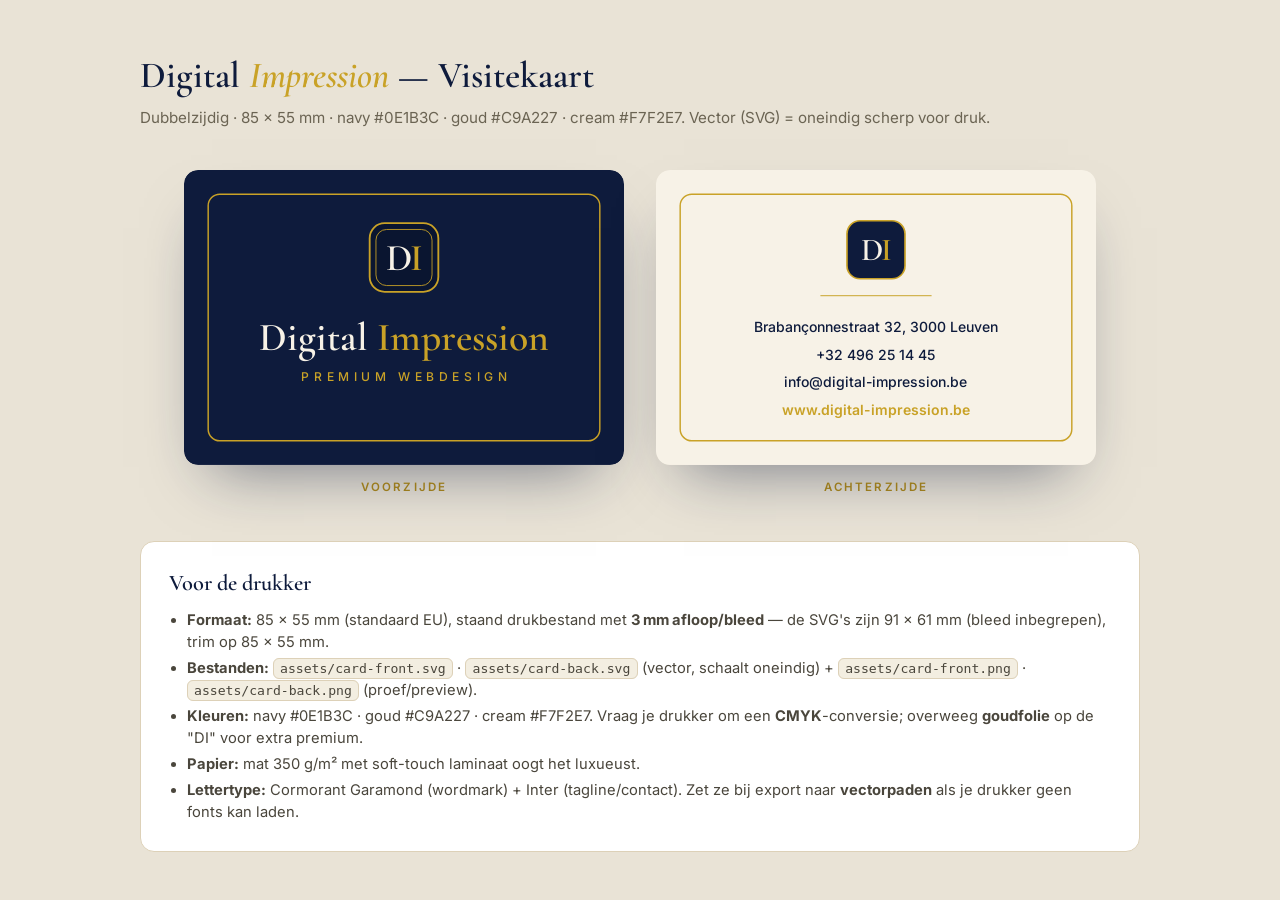
==== business-card.html @ 093f59dc "Add premium business card (front/back) — PNG proofs + print-ready SVG + showcase Navy/gold/cream dou" ====
<!DOCTYPE html>
<html lang="nl">
<head>
<meta charset="UTF-8" />
<meta name="viewport" content="width=device-width, initial-scale=1.0" />
<title>Digital Impression — Visitekaart</title>
<link rel="icon" href="assets/favicon.svg" />
<link rel="preconnect" href="https://fonts.googleapis.com" />
<link rel="preconnect" href="https://fonts.gstatic.com" crossorigin />
<link href="https://fonts.googleapis.com/css2?family=Cormorant+Garamond:wght@500;600&family=Inter:wght@400;500;600&display=swap" rel="stylesheet" />
<style>
  :root{ --navy:#0E1B3C; --gold:#C9A227; --cream:#F7F2E7; }
  *{box-sizing:border-box;margin:0}
  body{font-family:'Inter',Arial,sans-serif;background:#e9e3d6;color:var(--navy);padding:3rem 1.5rem;line-height:1.5}
  .wrap{max-width:1000px;margin:0 auto}
  h1{font-family:'Cormorant Garamond',serif;font-weight:600;font-size:2.3rem}
  h1 em{font-style:italic;color:var(--gold)}
  .sub{color:#6b6453;margin:.25rem 0 2.5rem;font-size:.95rem}
  .serif{font-family:'Cormorant Garamond',Georgia,serif}
  .sans{font-family:'Inter',Arial,sans-serif}
  .cards{display:flex;flex-wrap:wrap;gap:2rem;justify-content:center}
  .card{width:min(440px,92vw);border-radius:14px;overflow:hidden;box-shadow:0 30px 60px -28px rgba(14,27,60,.55)}
  .card svg{display:block;width:100%;height:auto;border-radius:14px}
  .cap{grid-column:1/-1;text-align:center;font-size:.72rem;letter-spacing:.18em;text-transform:uppercase;color:#9A7B1E;font-weight:600;margin:.9rem 0 0}
  .col{display:flex;flex-direction:column;align-items:center}
  .specs{margin-top:2.75rem;background:#fff;border:1px solid #ddd1b8;border-radius:14px;padding:1.5rem 1.75rem}
  .specs h3{font-family:'Cormorant Garamond',serif;font-size:1.4rem;font-weight:600;margin-bottom:.6rem}
  .specs ul{margin:0;padding-left:1.1rem}
  .specs li{margin:.25rem 0;font-size:.92rem;color:#4a463c}
  code{background:#f3eee1;border:1px solid #ddd1b8;border-radius:6px;padding:.1rem .4rem;font-size:.82rem}
</style>
</head>
<body>
<div class="wrap">
  <h1>Digital <em>Impression</em> — Visitekaart</h1>
  <p class="sub">Dubbelzijdig · 85 × 55 mm · navy #0E1B3C · goud #C9A227 · cream #F7F2E7. Vector (SVG) = oneindig scherp voor druk.</p>

  <div class="cards">
    <div class="col">
      <div class="card">
        <!-- FRONT -->
        <svg viewBox="0 0 91 61" role="img" aria-label="Voorzijde">
          <rect width="91" height="61" fill="#0E1B3C"/>
          <rect x="5" y="5" width="81" height="51" rx="2.4" fill="none" stroke="#C9A227" stroke-width="0.3"/>
          <rect x="38.4" y="11" width="14.2" height="14.2" rx="3.1" fill="#0A1530" stroke="#C9A227" stroke-width="0.38"/>
          <rect x="39.7" y="12.3" width="11.6" height="11.6" rx="2.2" fill="none" stroke="#C9A227" stroke-width="0.18"/>
          <text x="45.5" y="18.1" text-anchor="middle" dominant-baseline="central" class="serif" font-size="7.8" font-weight="600" letter-spacing="-0.35"><tspan fill="#F7F2E7">D</tspan><tspan fill="#C9A227">I</tspan></text>
          <text x="45.5" y="37.2" text-anchor="middle" class="serif" font-size="8.2" font-weight="600"><tspan fill="#F7F2E7">Digital </tspan><tspan fill="#C9A227">Impression</tspan></text>
          <text x="46" y="43.6" text-anchor="middle" class="sans" font-size="2.5" font-weight="500" letter-spacing="0.95" fill="#C9A227">PREMIUM WEBDESIGN</text>
        </svg>
      </div>
      <p class="cap">Voorzijde</p>
    </div>

    <div class="col">
      <div class="card">
        <!-- BACK -->
        <svg viewBox="0 0 91 61" role="img" aria-label="Achterzijde">
          <rect width="91" height="61" fill="#F7F2E7"/>
          <rect x="5" y="5" width="81" height="51" rx="2.4" fill="none" stroke="#C9A227" stroke-width="0.3"/>
          <rect x="39.5" y="10.5" width="12" height="12" rx="2.7" fill="#0E1B3C" stroke="#C9A227" stroke-width="0.34"/>
          <text x="45.5" y="16.6" text-anchor="middle" dominant-baseline="central" class="serif" font-size="6.6" font-weight="600" letter-spacing="-0.3"><tspan fill="#F7F2E7">D</tspan><tspan fill="#C9A227">I</tspan></text>
          <line x1="34" y1="26" x2="57" y2="26" stroke="#C9A227" stroke-width="0.2"/>
          <g class="sans" font-size="2.9" font-weight="500" text-anchor="middle">
            <text x="45.5" y="33.5" fill="#0E1B3C">Brabançonnestraat 32, 3000 Leuven</text>
            <text x="45.5" y="39.2" fill="#0E1B3C">+32 496 25 14 45</text>
            <text x="45.5" y="44.9" fill="#0E1B3C">info@digital-impression.be</text>
            <text x="45.5" y="50.6" fill="#C9A227" font-weight="600">www.digital-impression.be</text>
          </g>
        </svg>
      </div>
      <p class="cap">Achterzijde</p>
    </div>
  </div>

  <div class="specs">
    <h3>Voor de drukker</h3>
    <ul>
      <li><b>Formaat:</b> 85 × 55 mm (standaard EU), staand drukbestand met <b>3 mm afloop/bleed</b> — de SVG's zijn 91 × 61 mm (bleed inbegrepen), trim op 85 × 55 mm.</li>
      <li><b>Bestanden:</b> <code>assets/card-front.svg</code> · <code>assets/card-back.svg</code> (vector, schaalt oneindig) + <code>assets/card-front.png</code> · <code>assets/card-back.png</code> (proef/preview).</li>
      <li><b>Kleuren:</b> navy #0E1B3C · goud #C9A227 · cream #F7F2E7. Vraag je drukker om een <b>CMYK</b>-conversie; overweeg <b>goudfolie</b> op de "DI" voor extra premium.</li>
      <li><b>Papier:</b> mat 350 g/m² met soft-touch laminaat oogt het luxueust.</li>
      <li><b>Lettertype:</b> Cormorant Garamond (wordmark) + Inter (tagline/contact). Zet ze bij export naar <b>vectorpaden</b> als je drukker geen fonts kan laden.</li>
    </ul>
  </div>
</div>
</body>
</html>
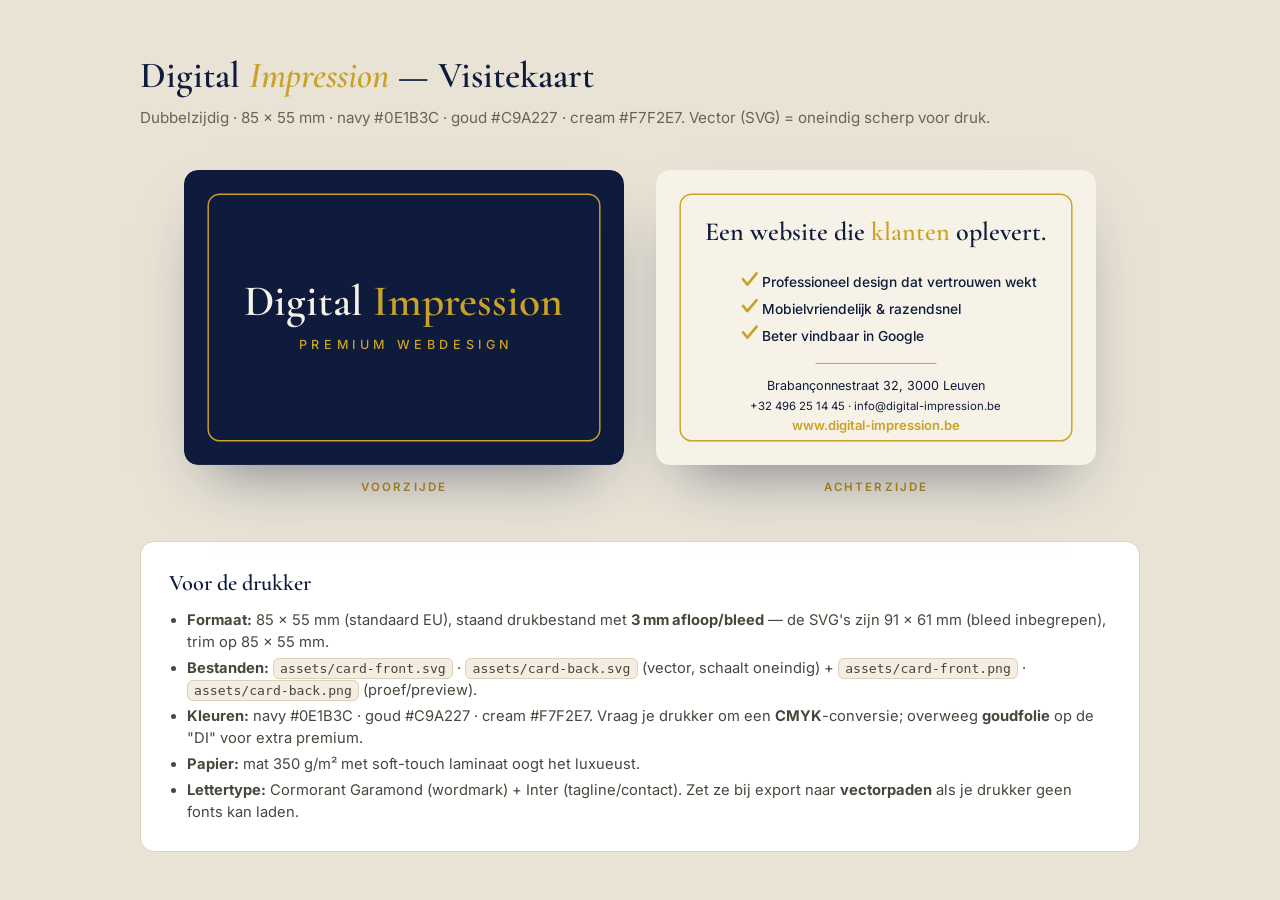
==== commit 31127587: "Business card v2: navy front centered wordmark (no monogram); cream back with USP hook Front: center" ====
--- a/business-card.html
+++ b/business-card.html
@@ -42,11 +42,8 @@
         <svg viewBox="0 0 91 61" role="img" aria-label="Voorzijde">
           <rect width="91" height="61" fill="#0E1B3C"/>
           <rect x="5" y="5" width="81" height="51" rx="2.4" fill="none" stroke="#C9A227" stroke-width="0.3"/>
-          <rect x="38.4" y="11" width="14.2" height="14.2" rx="3.1" fill="#0A1530" stroke="#C9A227" stroke-width="0.38"/>
-          <rect x="39.7" y="12.3" width="11.6" height="11.6" rx="2.2" fill="none" stroke="#C9A227" stroke-width="0.18"/>
-          <text x="45.5" y="18.1" text-anchor="middle" dominant-baseline="central" class="serif" font-size="7.8" font-weight="600" letter-spacing="-0.35"><tspan fill="#F7F2E7">D</tspan><tspan fill="#C9A227">I</tspan></text>
-          <text x="45.5" y="37.2" text-anchor="middle" class="serif" font-size="8.2" font-weight="600"><tspan fill="#F7F2E7">Digital </tspan><tspan fill="#C9A227">Impression</tspan></text>
-          <text x="46" y="43.6" text-anchor="middle" class="sans" font-size="2.5" font-weight="500" letter-spacing="0.95" fill="#C9A227">PREMIUM WEBDESIGN</text>
+          <text x="45.5" y="30" text-anchor="middle" class="serif" font-size="9" font-weight="600"><tspan fill="#F7F2E7">Digital </tspan><tspan fill="#C9A227">Impression</tspan></text>
+          <text x="46" y="37" text-anchor="middle" class="sans" font-size="2.6" font-weight="500" letter-spacing="0.95" fill="#C9A227">PREMIUM WEBDESIGN</text>
         </svg>
       </div>
       <p class="cap">Voorzijde</p>
@@ -58,14 +55,20 @@
         <svg viewBox="0 0 91 61" role="img" aria-label="Achterzijde">
           <rect width="91" height="61" fill="#F7F2E7"/>
           <rect x="5" y="5" width="81" height="51" rx="2.4" fill="none" stroke="#C9A227" stroke-width="0.3"/>
-          <rect x="39.5" y="10.5" width="12" height="12" rx="2.7" fill="#0E1B3C" stroke="#C9A227" stroke-width="0.34"/>
-          <text x="45.5" y="16.6" text-anchor="middle" dominant-baseline="central" class="serif" font-size="6.6" font-weight="600" letter-spacing="-0.3"><tspan fill="#F7F2E7">D</tspan><tspan fill="#C9A227">I</tspan></text>
-          <line x1="34" y1="26" x2="57" y2="26" stroke="#C9A227" stroke-width="0.2"/>
-          <g class="sans" font-size="2.9" font-weight="500" text-anchor="middle">
-            <text x="45.5" y="33.5" fill="#0E1B3C">Brabançonnestraat 32, 3000 Leuven</text>
-            <text x="45.5" y="39.2" fill="#0E1B3C">+32 496 25 14 45</text>
-            <text x="45.5" y="44.9" fill="#0E1B3C">info@digital-impression.be</text>
-            <text x="45.5" y="50.6" fill="#C9A227" font-weight="600">www.digital-impression.be</text>
+          <text x="45.5" y="14.5" text-anchor="middle" class="serif" font-size="5.4" font-weight="600"><tspan fill="#0E1B3C">Een website die </tspan><tspan fill="#C9A227">klanten</tspan><tspan fill="#0E1B3C"> oplevert.</tspan></text>
+          <g class="sans" font-size="2.85" font-weight="500" fill="#0E1B3C">
+            <path d="M18 22.6 l0.9 1.1 l1.9 -2.3" fill="none" stroke="#C9A227" stroke-width="0.55" stroke-linecap="round" stroke-linejoin="round"/>
+            <text x="22" y="24.3">Professioneel design dat vertrouwen wekt</text>
+            <path d="M18 28.1 l0.9 1.1 l1.9 -2.3" fill="none" stroke="#C9A227" stroke-width="0.55" stroke-linecap="round" stroke-linejoin="round"/>
+            <text x="22" y="29.8">Mobielvriendelijk &amp; razendsnel</text>
+            <path d="M18 33.6 l0.9 1.1 l1.9 -2.3" fill="none" stroke="#C9A227" stroke-width="0.55" stroke-linecap="round" stroke-linejoin="round"/>
+            <text x="22" y="35.3">Beter vindbaar in Google</text>
+          </g>
+          <line x1="33" y1="40" x2="58" y2="40" stroke="#C9A227" stroke-width="0.2"/>
+          <g text-anchor="middle" class="sans">
+            <text x="45.5" y="45.5" font-size="2.6" fill="#0E1B3C">Brabançonnestraat 32, 3000 Leuven</text>
+            <text x="45.5" y="49.6" font-size="2.35" fill="#0E1B3C">+32 496 25 14 45   ·   info@digital-impression.be</text>
+            <text x="45.5" y="53.8" font-size="2.7" font-weight="600" fill="#C9A227">www.digital-impression.be</text>
           </g>
         </svg>
       </div>
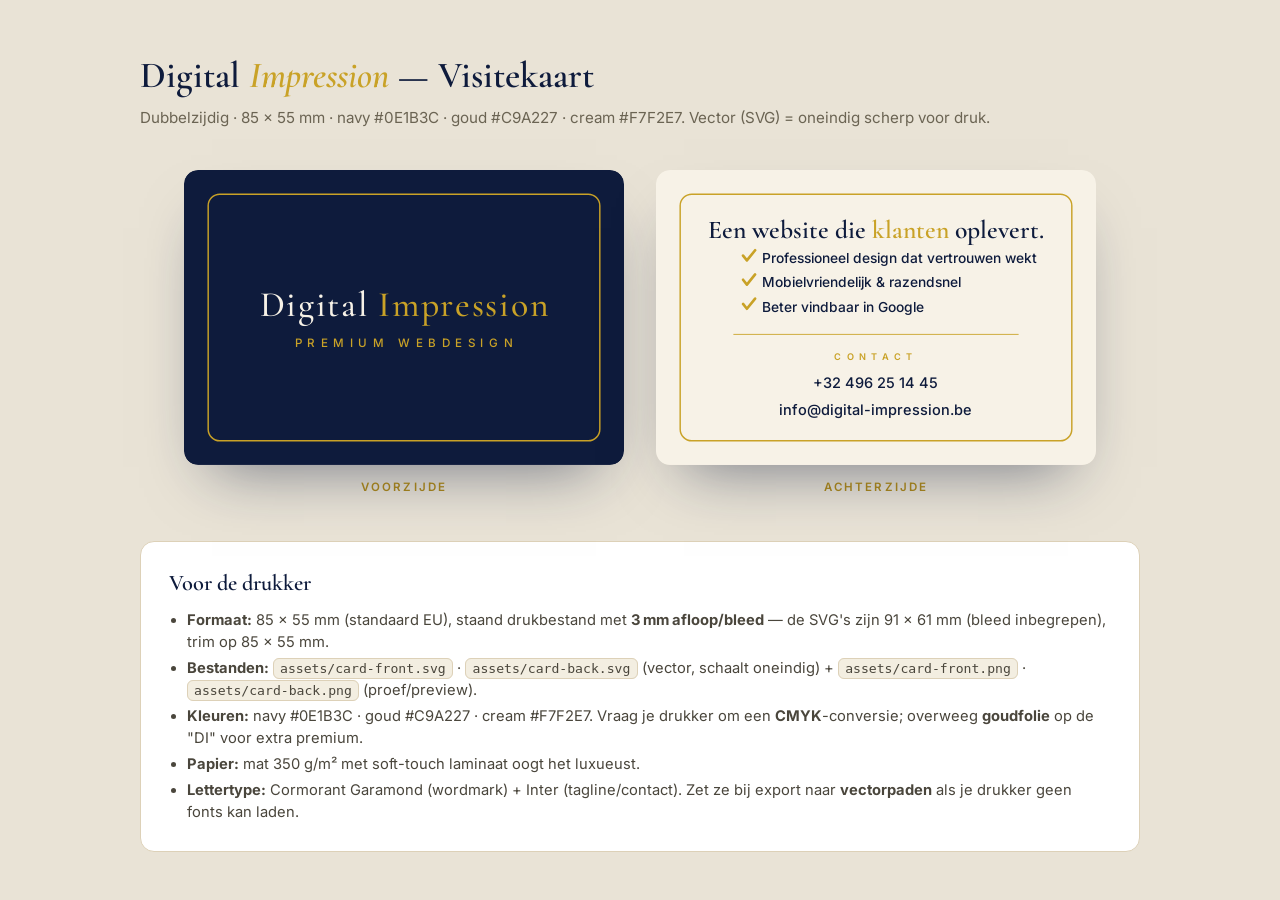
==== commit d4f31054: "Business card v3: quieter premium front; back with 2 sections (USPs + contact mail/phone only) Front" ====
--- a/business-card.html
+++ b/business-card.html
@@ -42,8 +42,8 @@
         <svg viewBox="0 0 91 61" role="img" aria-label="Voorzijde">
           <rect width="91" height="61" fill="#0E1B3C"/>
           <rect x="5" y="5" width="81" height="51" rx="2.4" fill="none" stroke="#C9A227" stroke-width="0.3"/>
-          <text x="45.5" y="30" text-anchor="middle" class="serif" font-size="9" font-weight="600"><tspan fill="#F7F2E7">Digital </tspan><tspan fill="#C9A227">Impression</tspan></text>
-          <text x="46" y="37" text-anchor="middle" class="sans" font-size="2.6" font-weight="500" letter-spacing="0.95" fill="#C9A227">PREMIUM WEBDESIGN</text>
+          <text x="45.7" y="30.2" text-anchor="middle" class="serif" font-size="7.4" font-weight="500" letter-spacing="0.35"><tspan fill="#F7F2E7">Digital </tspan><tspan fill="#C9A227">Impression</tspan></text>
+          <text x="46" y="36.6" text-anchor="middle" class="sans" font-size="2.4" font-weight="500" letter-spacing="1.15" fill="#C9A227">PREMIUM WEBDESIGN</text>
         </svg>
       </div>
       <p class="cap">Voorzijde</p>
@@ -55,21 +55,19 @@
         <svg viewBox="0 0 91 61" role="img" aria-label="Achterzijde">
           <rect width="91" height="61" fill="#F7F2E7"/>
           <rect x="5" y="5" width="81" height="51" rx="2.4" fill="none" stroke="#C9A227" stroke-width="0.3"/>
-          <text x="45.5" y="14.5" text-anchor="middle" class="serif" font-size="5.4" font-weight="600"><tspan fill="#0E1B3C">Een website die </tspan><tspan fill="#C9A227">klanten</tspan><tspan fill="#0E1B3C"> oplevert.</tspan></text>
+          <text x="45.5" y="14" text-anchor="middle" class="serif" font-size="5.3" font-weight="600"><tspan fill="#0E1B3C">Een website die </tspan><tspan fill="#C9A227">klanten</tspan><tspan fill="#0E1B3C"> oplevert.</tspan></text>
           <g class="sans" font-size="2.85" font-weight="500" fill="#0E1B3C">
-            <path d="M18 22.6 l0.9 1.1 l1.9 -2.3" fill="none" stroke="#C9A227" stroke-width="0.55" stroke-linecap="round" stroke-linejoin="round"/>
-            <text x="22" y="24.3">Professioneel design dat vertrouwen wekt</text>
-            <path d="M18 28.1 l0.9 1.1 l1.9 -2.3" fill="none" stroke="#C9A227" stroke-width="0.55" stroke-linecap="round" stroke-linejoin="round"/>
-            <text x="22" y="29.8">Mobielvriendelijk &amp; razendsnel</text>
-            <path d="M18 33.6 l0.9 1.1 l1.9 -2.3" fill="none" stroke="#C9A227" stroke-width="0.55" stroke-linecap="round" stroke-linejoin="round"/>
-            <text x="22" y="35.3">Beter vindbaar in Google</text>
+            <path d="M18 17.7 l0.8 1.0 l1.7 -2.1" fill="none" stroke="#C9A227" stroke-width="0.55" stroke-linecap="round" stroke-linejoin="round"/>
+            <text x="22" y="19.3">Professioneel design dat vertrouwen wekt</text>
+            <path d="M18 22.7 l0.8 1.0 l1.7 -2.1" fill="none" stroke="#C9A227" stroke-width="0.55" stroke-linecap="round" stroke-linejoin="round"/>
+            <text x="22" y="24.3">Mobielvriendelijk &amp; razendsnel</text>
+            <path d="M18 27.7 l0.8 1.0 l1.7 -2.1" fill="none" stroke="#C9A227" stroke-width="0.55" stroke-linecap="round" stroke-linejoin="round"/>
+            <text x="22" y="29.3">Beter vindbaar in Google</text>
           </g>
-          <line x1="33" y1="40" x2="58" y2="40" stroke="#C9A227" stroke-width="0.2"/>
-          <g text-anchor="middle" class="sans">
-            <text x="45.5" y="45.5" font-size="2.6" fill="#0E1B3C">Brabançonnestraat 32, 3000 Leuven</text>
-            <text x="45.5" y="49.6" font-size="2.35" fill="#0E1B3C">+32 496 25 14 45   ·   info@digital-impression.be</text>
-            <text x="45.5" y="53.8" font-size="2.7" font-weight="600" fill="#C9A227">www.digital-impression.be</text>
-          </g>
+          <line x1="16" y1="34" x2="75" y2="34" stroke="#C9A227" stroke-width="0.18"/>
+          <text x="45.5" y="39.2" text-anchor="middle" class="sans" font-size="1.9" font-weight="600" letter-spacing="1.1" fill="#C9A227">CONTACT</text>
+          <text x="45.5" y="45" text-anchor="middle" class="sans" font-size="3" font-weight="500" fill="#0E1B3C">+32 496 25 14 45</text>
+          <text x="45.5" y="50.6" text-anchor="middle" class="sans" font-size="3" font-weight="500" fill="#0E1B3C">info@digital-impression.be</text>
         </svg>
       </div>
       <p class="cap">Achterzijde</p>
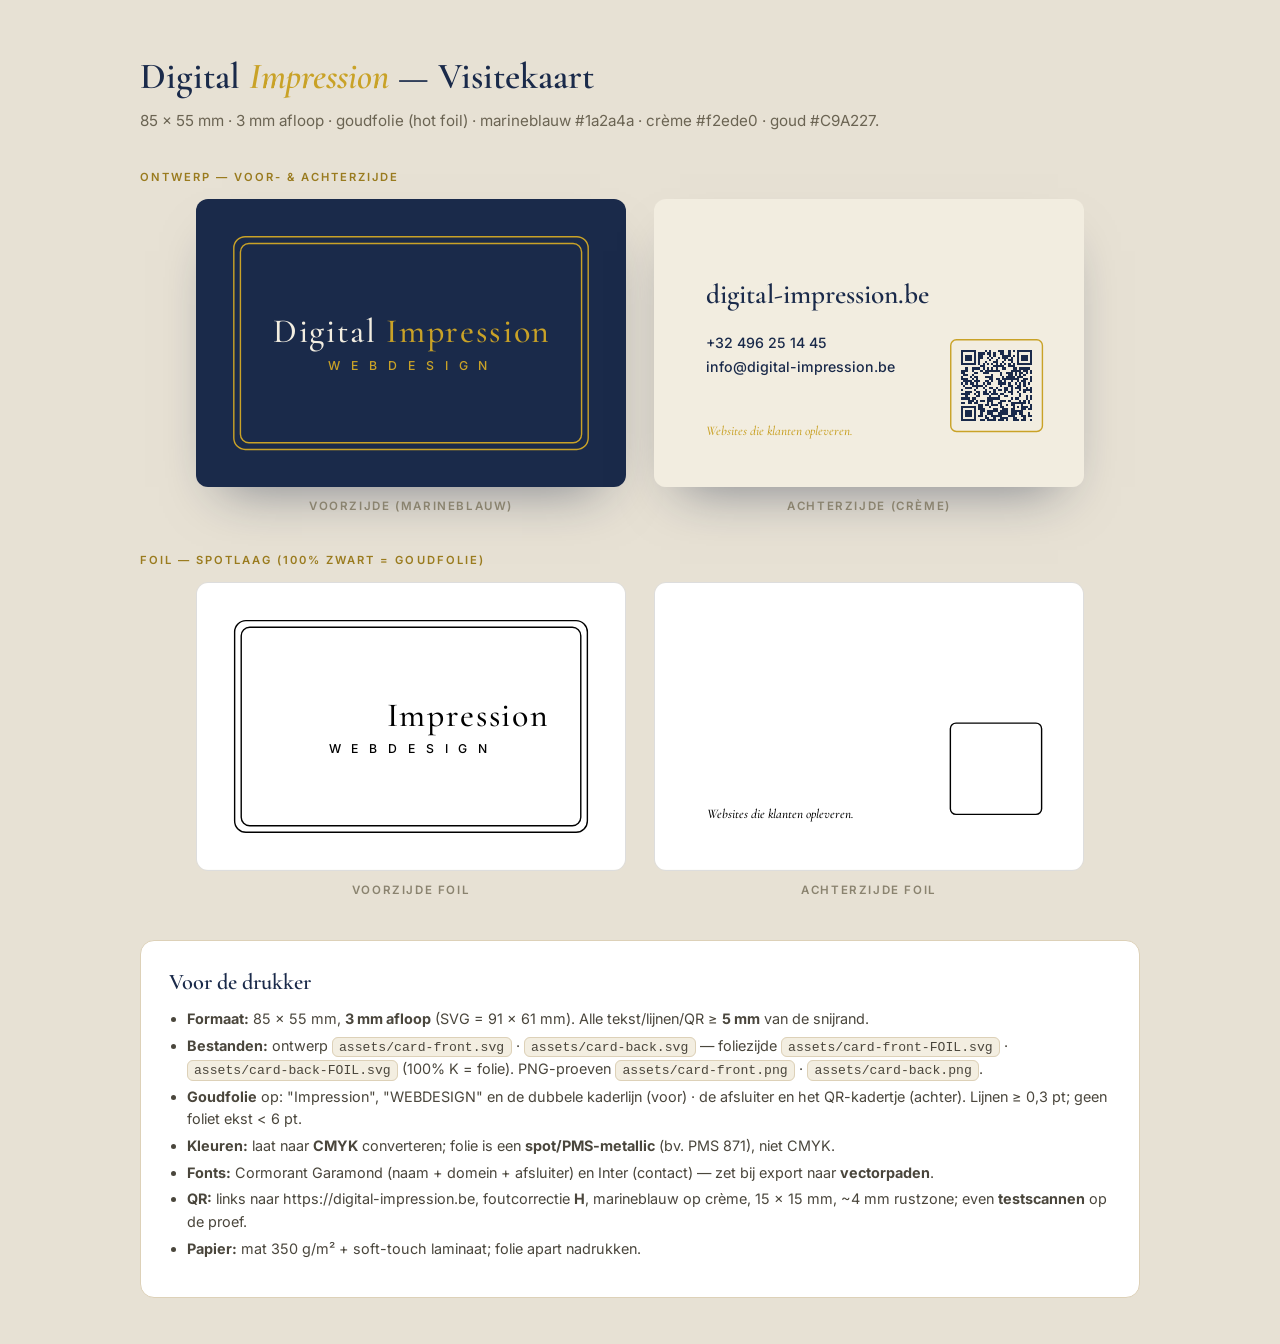
==== commit d6461f75: "Business card v4: foil-production spec (quiet luxury) + separate FOIL spot layer + QR - New brief: n" ====
--- a/business-card.html
+++ b/business-card.html
@@ -1,89 +1,57 @@
-<!DOCTYPE html>
-<html lang="nl">
-<head>
-<meta charset="UTF-8" />
-<meta name="viewport" content="width=device-width, initial-scale=1.0" />
-<title>Digital Impression — Visitekaart</title>
-<link rel="icon" href="assets/favicon.svg" />
-<link rel="preconnect" href="https://fonts.googleapis.com" />
-<link rel="preconnect" href="https://fonts.gstatic.com" crossorigin />
-<link href="https://fonts.googleapis.com/css2?family=Cormorant+Garamond:wght@500;600&family=Inter:wght@400;500;600&display=swap" rel="stylesheet" />
+<!DOCTYPE html><html lang="nl"><head><meta charset="UTF-8"/><meta name="viewport" content="width=device-width, initial-scale=1.0"/>
+<title>Digital Impression — Visitekaart (foliedruk)</title><link rel="icon" href="assets/favicon.svg"/>
+<link rel="preconnect" href="https://fonts.googleapis.com"/><link rel="preconnect" href="https://fonts.gstatic.com" crossorigin/>
+<link href="https://fonts.googleapis.com/css2?family=Cormorant+Garamond:ital,wght@0,500;0,600;1,500&family=Inter:wght@400;500;600&display=swap" rel="stylesheet"/>
 <style>
-  :root{ --navy:#0E1B3C; --gold:#C9A227; --cream:#F7F2E7; }
-  *{box-sizing:border-box;margin:0}
-  body{font-family:'Inter',Arial,sans-serif;background:#e9e3d6;color:var(--navy);padding:3rem 1.5rem;line-height:1.5}
-  .wrap{max-width:1000px;margin:0 auto}
-  h1{font-family:'Cormorant Garamond',serif;font-weight:600;font-size:2.3rem}
-  h1 em{font-style:italic;color:var(--gold)}
-  .sub{color:#6b6453;margin:.25rem 0 2.5rem;font-size:.95rem}
-  .serif{font-family:'Cormorant Garamond',Georgia,serif}
-  .sans{font-family:'Inter',Arial,sans-serif}
-  .cards{display:flex;flex-wrap:wrap;gap:2rem;justify-content:center}
-  .card{width:min(440px,92vw);border-radius:14px;overflow:hidden;box-shadow:0 30px 60px -28px rgba(14,27,60,.55)}
-  .card svg{display:block;width:100%;height:auto;border-radius:14px}
-  .cap{grid-column:1/-1;text-align:center;font-size:.72rem;letter-spacing:.18em;text-transform:uppercase;color:#9A7B1E;font-weight:600;margin:.9rem 0 0}
-  .col{display:flex;flex-direction:column;align-items:center}
-  .specs{margin-top:2.75rem;background:#fff;border:1px solid #ddd1b8;border-radius:14px;padding:1.5rem 1.75rem}
-  .specs h3{font-family:'Cormorant Garamond',serif;font-size:1.4rem;font-weight:600;margin-bottom:.6rem}
-  .specs ul{margin:0;padding-left:1.1rem}
-  .specs li{margin:.25rem 0;font-size:.92rem;color:#4a463c}
-  code{background:#f3eee1;border:1px solid #ddd1b8;border-radius:6px;padding:.1rem .4rem;font-size:.82rem}
-</style>
-</head>
-<body>
-<div class="wrap">
-  <h1>Digital <em>Impression</em> — Visitekaart</h1>
-  <p class="sub">Dubbelzijdig · 85 × 55 mm · navy #0E1B3C · goud #C9A227 · cream #F7F2E7. Vector (SVG) = oneindig scherp voor druk.</p>
+:root{--navy:#1a2a4a;--gold:#C9A227;--cream:#f2ede0}*{box-sizing:border-box;margin:0}
+body{font-family:'Inter',Arial,sans-serif;background:#e7e1d4;color:var(--navy);padding:3rem 1.5rem;line-height:1.55}
+.wrap{max-width:1000px;margin:0 auto}h1{font-family:'Cormorant Garamond',serif;font-weight:600;font-size:2.3rem}h1 em{font-style:italic;color:var(--gold)}
+.sub{color:#6b6453;margin:.25rem 0 2.25rem;font-size:.95rem}.serif{font-family:'Cormorant Garamond',Georgia,serif}.sans{font-family:'Inter',Arial,sans-serif}
+.label{font-size:.7rem;letter-spacing:.18em;text-transform:uppercase;color:#9A7B1E;font-weight:600;margin:2.25rem 0 .8rem}
+.cards{display:flex;flex-wrap:wrap;gap:1.75rem;justify-content:center}.col{display:flex;flex-direction:column;align-items:center}
+.card{width:min(430px,92vw)}.card svg{display:block;width:100%;height:auto;border-radius:12px;box-shadow:0 26px 52px -26px rgba(14,27,60,.5)}
+.card.foil svg{border:1px solid #ddd;box-shadow:none;border-radius:12px}
+.cap{text-align:center;font-size:.72rem;letter-spacing:.14em;text-transform:uppercase;color:#8a836f;font-weight:600;margin-top:.7rem}
+.specs{margin-top:2.5rem;background:#fff;border:1px solid #ddd1b8;border-radius:14px;padding:1.5rem 1.75rem}
+.specs h3{font-family:'Cormorant Garamond',serif;font-size:1.4rem;font-weight:600;margin-bottom:.5rem}
+.specs ul{margin:.2rem 0 .8rem;padding-left:1.1rem}.specs li{margin:.28rem 0;font-size:.9rem;color:#4a463c}
+code{background:#f3eee1;border:1px solid #ddd1b8;border-radius:6px;padding:.1rem .4rem;font-size:.82rem}
+</style></head><body><div class="wrap">
+<h1>Digital <em>Impression</em> — Visitekaart</h1>
+<p class="sub">85 × 55 mm · 3 mm afloop · goudfolie (hot foil) · marineblauw #1a2a4a · crème #f2ede0 · goud #C9A227.</p>
 
-  <div class="cards">
-    <div class="col">
-      <div class="card">
-        <!-- FRONT -->
-        <svg viewBox="0 0 91 61" role="img" aria-label="Voorzijde">
-          <rect width="91" height="61" fill="#0E1B3C"/>
-          <rect x="5" y="5" width="81" height="51" rx="2.4" fill="none" stroke="#C9A227" stroke-width="0.3"/>
-          <text x="45.7" y="30.2" text-anchor="middle" class="serif" font-size="7.4" font-weight="500" letter-spacing="0.35"><tspan fill="#F7F2E7">Digital </tspan><tspan fill="#C9A227">Impression</tspan></text>
-          <text x="46" y="36.6" text-anchor="middle" class="sans" font-size="2.4" font-weight="500" letter-spacing="1.15" fill="#C9A227">PREMIUM WEBDESIGN</text>
-        </svg>
-      </div>
-      <p class="cap">Voorzijde</p>
-    </div>
+<p class="label">Ontwerp — voor- &amp; achterzijde</p>
+<div class="cards"><div class="col"><div class="card "><svg viewBox="0 0 91 61"><rect width="91" height="61" fill="#1a2a4a"/>
+<rect x="8" y="8" width="75" height="45" rx="2.4" fill="none" stroke="#C9A227" stroke-width="0.3"/>
+<rect x="9.4" y="9.4" width="72.2" height="42.2" rx="1.8" fill="none" stroke="#C9A227" stroke-width="0.3"/>
+<text x="45.7" y="30.3" text-anchor="middle" class="serif" font-size="7.2" font-weight="500" letter-spacing="0.35"><tspan fill="#f2ede0">Digital </tspan><tspan fill="#C9A227">Impression</tspan></text>
+<text x="46" y="36.2" text-anchor="middle" class="sans" font-size="2.6" font-weight="500" letter-spacing="2.3" fill="#C9A227">WEBDESIGN</text></svg></div><p class="cap">Voorzijde (marineblauw)</p></div><div class="col"><div class="card "><svg viewBox="0 0 91 61"><rect width="91" height="61" fill="#f2ede0"/>
+<text x="11" y="22" class="serif" font-size="5.8" font-weight="600" fill="#1a2a4a">digital-impression.be</text>
+<text x="11" y="31.5" class="sans" font-size="3" font-weight="500" fill="#1a2a4a">+32 496 25 14 45</text>
+<text x="11" y="36.6" class="sans" font-size="3" font-weight="500" fill="#1a2a4a">info@digital-impression.be</text>
+<text x="11" y="50" class="serif" font-style="italic" font-size="2.8" font-weight="500" fill="#C9A227">Websites die klanten opleveren.</text>
+<g fill="#1a2a4a" shape-rendering="crispEdges"><rect x="65.000" y="32.000" width="0.455" height="0.455"/><rect x="65.455" y="32.000" width="0.455" height="0.455"/><rect x="65.909" y="32.000" width="0.455" height="0.455"/><rect x="66.364" y="32.000" width="0.455" height="0.455"/><rect x="66.818" y="32.000" width="0.455" height="0.455"/><rect x="67.273" y="32.000" width="0.455" height="0.455"/><rect x="67.727" y="32.000" width="0.455" height="0.455"/><rect x="70.000" y="32.000" width="0.455" height="0.455"/><rect x="70.909" y="32.000" width="0.455" height="0.455"/><rect x="72.727" y="32.000" width="0.455" height="0.455"/><rect x="73.182" y="32.000" width="0.455" height="0.455"/><rect x="73.636" y="32.000" width="0.455" height="0.455"/><rect x="75.000" y="32.000" width="0.455" height="0.455"/><rect x="75.909" y="32.000" width="0.455" height="0.455"/><rect x="76.818" y="32.000" width="0.455" height="0.455"/><rect x="77.273" y="32.000" width="0.455" height="0.455"/><rect x="77.727" y="32.000" width="0.455" height="0.455"/><rect x="78.182" y="32.000" width="0.455" height="0.455"/><rect x="78.636" y="32.000" width="0.455" height="0.455"/><rect x="79.091" y="32.000" width="0.455" height="0.455"/><rect x="79.545" y="32.000" width="0.455" height="0.455"/><rect x="65.000" y="32.455" width="0.455" height="0.455"/><rect x="67.727" y="32.455" width="0.455" height="0.455"/><rect x="68.636" y="32.455" width="0.455" height="0.455"/><rect x="69.091" y="32.455" width="0.455" height="0.455"/><rect x="69.545" y="32.455" width="0.455" height="0.455"/><rect x="70.455" y="32.455" width="0.455" height="0.455"/><rect x="70.909" y="32.455" width="0.455" height="0.455"/><rect x="71.818" y="32.455" width="0.455" height="0.455"/><rect x="73.182" y="32.455" width="0.455" height="0.455"/><rect x="73.636" y="32.455" width="0.455" height="0.455"/><rect x="75.000" y="32.455" width="0.455" height="0.455"/><rect x="76.818" y="32.455" width="0.455" height="0.455"/><rect x="79.545" y="32.455" width="0.455" height="0.455"/><rect x="65.000" y="32.909" width="0.455" height="0.455"/><rect x="65.909" y="32.909" width="0.455" height="0.455"/><rect x="66.364" y="32.909" width="0.455" height="0.455"/><rect x="66.818" y="32.909" width="0.455" height="0.455"/><rect x="67.727" y="32.909" width="0.455" height="0.455"/><rect x="68.636" y="32.909" width="0.455" height="0.455"/><rect x="69.091" y="32.909" width="0.455" height="0.455"/><rect x="70.909" y="32.909" width="0.455" height="0.455"/><rect x="71.818" y="32.909" width="0.455" height="0.455"/><rect x="73.636" y="32.909" width="0.455" height="0.455"/><rect x="74.091" y="32.909" width="0.455" height="0.455"/><rect x="74.545" y="32.909" width="0.455" height="0.455"/><rect x="75.000" y="32.909" width="0.455" height="0.455"/><rect x="75.909" y="32.909" width="0.455" height="0.455"/><rect x="76.818" y="32.909" width="0.455" height="0.455"/><rect x="77.727" y="32.909" width="0.455" height="0.455"/><rect x="78.182" y="32.909" width="0.455" height="0.455"/><rect x="78.636" y="32.909" width="0.455" height="0.455"/><rect x="79.545" y="32.909" width="0.455" height="0.455"/><rect x="65.000" y="33.364" width="0.455" height="0.455"/><rect x="65.909" y="33.364" width="0.455" height="0.455"/><rect x="66.364" y="33.364" width="0.455" height="0.455"/><rect x="66.818" y="33.364" width="0.455" height="0.455"/><rect x="67.727" y="33.364" width="0.455" height="0.455"/><rect x="68.636" y="33.364" width="0.455" height="0.455"/><rect x="69.091" y="33.364" width="0.455" height="0.455"/><rect x="70.455" y="33.364" width="0.455" height="0.455"/><rect x="71.364" y="33.364" width="0.455" height="0.455"/><rect x="72.727" y="33.364" width="0.455" height="0.455"/><rect x="73.636" y="33.364" width="0.455" height="0.455"/><rect x="74.091" y="33.364" width="0.455" height="0.455"/><rect x="74.545" y="33.364" width="0.455" height="0.455"/><rect x="75.455" y="33.364" width="0.455" height="0.455"/><rect x="76.818" y="33.364" width="0.455" height="0.455"/><rect x="77.727" y="33.364" width="0.455" height="0.455"/><rect x="78.182" y="33.364" width="0.455" height="0.455"/><rect x="78.636" y="33.364" width="0.455" height="0.455"/><rect x="79.545" y="33.364" width="0.455" height="0.455"/><rect x="65.000" y="33.818" width="0.455" height="0.455"/><rect x="65.909" y="33.818" width="0.455" height="0.455"/><rect x="66.364" y="33.818" width="0.455" height="0.455"/><rect x="66.818" y="33.818" width="0.455" height="0.455"/><rect x="67.727" y="33.818" width="0.455" height="0.455"/><rect x="68.636" y="33.818" width="0.455" height="0.455"/><rect x="70.909" y="33.818" width="0.455" height="0.455"/><rect x="72.273" y="33.818" width="0.455" height="0.455"/><rect x="74.091" y="33.818" width="0.455" height="0.455"/><rect x="75.000" y="33.818" width="0.455" height="0.455"/><rect x="75.455" y="33.818" width="0.455" height="0.455"/><rect x="76.818" y="33.818" width="0.455" height="0.455"/><rect x="77.727" y="33.818" width="0.455" height="0.455"/><rect x="78.182" y="33.818" width="0.455" height="0.455"/><rect x="78.636" y="33.818" width="0.455" height="0.455"/><rect x="79.545" y="33.818" width="0.455" height="0.455"/><rect x="65.000" y="34.273" width="0.455" height="0.455"/><rect x="67.727" y="34.273" width="0.455" height="0.455"/><rect x="68.636" y="34.273" width="0.455" height="0.455"/><rect x="70.000" y="34.273" width="0.455" height="0.455"/><rect x="71.818" y="34.273" width="0.455" height="0.455"/><rect x="72.273" y="34.273" width="0.455" height="0.455"/><rect x="73.636" y="34.273" width="0.455" height="0.455"/><rect x="75.455" y="34.273" width="0.455" height="0.455"/><rect x="76.818" y="34.273" width="0.455" height="0.455"/><rect x="79.545" y="34.273" width="0.455" height="0.455"/><rect x="65.000" y="34.727" width="0.455" height="0.455"/><rect x="65.455" y="34.727" width="0.455" height="0.455"/><rect x="65.909" y="34.727" width="0.455" height="0.455"/><rect x="66.364" y="34.727" width="0.455" height="0.455"/><rect x="66.818" y="34.727" width="0.455" height="0.455"/><rect x="67.273" y="34.727" width="0.455" height="0.455"/><rect x="67.727" y="34.727" width="0.455" height="0.455"/><rect x="68.636" y="34.727" width="0.455" height="0.455"/><rect x="69.545" y="34.727" width="0.455" height="0.455"/><rect x="70.455" y="34.727" width="0.455" height="0.455"/><rect x="71.364" y="34.727" width="0.455" height="0.455"/><rect x="72.273" y="34.727" width="0.455" height="0.455"/><rect x="73.182" y="34.727" width="0.455" height="0.455"/><rect x="74.091" y="34.727" width="0.455" height="0.455"/><rect x="75.000" y="34.727" width="0.455" height="0.455"/><rect x="75.909" y="34.727" width="0.455" height="0.455"/><rect x="76.818" y="34.727" width="0.455" height="0.455"/><rect x="77.273" y="34.727" width="0.455" height="0.455"/><rect x="77.727" y="34.727" width="0.455" height="0.455"/><rect x="78.182" y="34.727" width="0.455" height="0.455"/><rect x="78.636" y="34.727" width="0.455" height="0.455"/><rect x="79.091" y="34.727" width="0.455" height="0.455"/><rect x="79.545" y="34.727" width="0.455" height="0.455"/><rect x="69.091" y="35.182" width="0.455" height="0.455"/><rect x="69.545" y="35.182" width="0.455" height="0.455"/><rect x="71.818" y="35.182" width="0.455" height="0.455"/><rect x="72.273" y="35.182" width="0.455" height="0.455"/><rect x="72.727" y="35.182" width="0.455" height="0.455"/><rect x="73.182" y="35.182" width="0.455" height="0.455"/><rect x="73.636" y="35.182" width="0.455" height="0.455"/><rect x="75.000" y="35.182" width="0.455" height="0.455"/><rect x="75.455" y="35.182" width="0.455" height="0.455"/><rect x="75.909" y="35.182" width="0.455" height="0.455"/><rect x="65.909" y="35.636" width="0.455" height="0.455"/><rect x="67.273" y="35.636" width="0.455" height="0.455"/><rect x="67.727" y="35.636" width="0.455" height="0.455"/><rect x="68.182" y="35.636" width="0.455" height="0.455"/><rect x="68.636" y="35.636" width="0.455" height="0.455"/><rect x="69.545" y="35.636" width="0.455" height="0.455"/><rect x="70.455" y="35.636" width="0.455" height="0.455"/><rect x="71.364" y="35.636" width="0.455" height="0.455"/><rect x="72.273" y="35.636" width="0.455" height="0.455"/><rect x="73.636" y="35.636" width="0.455" height="0.455"/><rect x="74.091" y="35.636" width="0.455" height="0.455"/><rect x="75.909" y="35.636" width="0.455" height="0.455"/><rect x="76.364" y="35.636" width="0.455" height="0.455"/><rect x="77.273" y="35.636" width="0.455" height="0.455"/><rect x="77.727" y="35.636" width="0.455" height="0.455"/><rect x="78.182" y="35.636" width="0.455" height="0.455"/><rect x="78.636" y="35.636" width="0.455" height="0.455"/><rect x="79.091" y="35.636" width="0.455" height="0.455"/><rect x="65.000" y="36.091" width="0.455" height="0.455"/><rect x="65.455" y="36.091" width="0.455" height="0.455"/><rect x="65.909" y="36.091" width="0.455" height="0.455"/><rect x="67.273" y="36.091" width="0.455" height="0.455"/><rect x="69.091" y="36.091" width="0.455" height="0.455"/><rect x="70.000" y="36.091" width="0.455" height="0.455"/><rect x="70.455" y="36.091" width="0.455" height="0.455"/><rect x="70.909" y="36.091" width="0.455" height="0.455"/><rect x="71.364" y="36.091" width="0.455" height="0.455"/><rect x="71.818" y="36.091" width="0.455" height="0.455"/><rect x="72.273" y="36.091" width="0.455" height="0.455"/><rect x="72.727" y="36.091" width="0.455" height="0.455"/><rect x="75.455" y="36.091" width="0.455" height="0.455"/><rect x="75.909" y="36.091" width="0.455" height="0.455"/><rect x="76.364" y="36.091" width="0.455" height="0.455"/><rect x="76.818" y="36.091" width="0.455" height="0.455"/><rect x="77.273" y="36.091" width="0.455" height="0.455"/><rect x="78.182" y="36.091" width="0.455" height="0.455"/><rect x="78.636" y="36.091" width="0.455" height="0.455"/><rect x="79.545" y="36.091" width="0.455" height="0.455"/><rect x="65.000" y="36.545" width="0.455" height="0.455"/><rect x="65.455" y="36.545" width="0.455" height="0.455"/><rect x="67.727" y="36.545" width="0.455" height="0.455"/><rect x="68.182" y="36.545" width="0.455" height="0.455"/><rect x="69.545" y="36.545" width="0.455" height="0.455"/><rect x="70.000" y="36.545" width="0.455" height="0.455"/><rect x="70.455" y="36.545" width="0.455" height="0.455"/><rect x="73.182" y="36.545" width="0.455" height="0.455"/><rect x="74.545" y="36.545" width="0.455" height="0.455"/><rect x="75.000" y="36.545" width="0.455" height="0.455"/><rect x="75.455" y="36.545" width="0.455" height="0.455"/><rect x="76.364" y="36.545" width="0.455" height="0.455"/><rect x="77.273" y="36.545" width="0.455" height="0.455"/><rect x="77.727" y="36.545" width="0.455" height="0.455"/><rect x="78.636" y="36.545" width="0.455" height="0.455"/><rect x="79.545" y="36.545" width="0.455" height="0.455"/><rect x="65.455" y="37.000" width="0.455" height="0.455"/><rect x="65.909" y="37.000" width="0.455" height="0.455"/><rect x="67.273" y="37.000" width="0.455" height="0.455"/><rect x="71.364" y="37.000" width="0.455" height="0.455"/><rect x="73.182" y="37.000" width="0.455" height="0.455"/><rect x="75.000" y="37.000" width="0.455" height="0.455"/><rect x="75.455" y="37.000" width="0.455" height="0.455"/><rect x="76.364" y="37.000" width="0.455" height="0.455"/><rect x="77.273" y="37.000" width="0.455" height="0.455"/><rect x="78.182" y="37.000" width="0.455" height="0.455"/><rect x="65.000" y="37.455" width="0.455" height="0.455"/><rect x="66.818" y="37.455" width="0.455" height="0.455"/><rect x="67.727" y="37.455" width="0.455" height="0.455"/><rect x="68.182" y="37.455" width="0.455" height="0.455"/><rect x="70.000" y="37.455" width="0.455" height="0.455"/><rect x="70.455" y="37.455" width="0.455" height="0.455"/><rect x="70.909" y="37.455" width="0.455" height="0.455"/><rect x="71.364" y="37.455" width="0.455" height="0.455"/><rect x="73.636" y="37.455" width="0.455" height="0.455"/><rect x="74.545" y="37.455" width="0.455" height="0.455"/><rect x="75.000" y="37.455" width="0.455" height="0.455"/><rect x="75.455" y="37.455" width="0.455" height="0.455"/><rect x="75.909" y="37.455" width="0.455" height="0.455"/><rect x="76.818" y="37.455" width="0.455" height="0.455"/><rect x="77.273" y="37.455" width="0.455" height="0.455"/><rect x="77.727" y="37.455" width="0.455" height="0.455"/><rect x="79.545" y="37.455" width="0.455" height="0.455"/><rect x="65.000" y="37.909" width="0.455" height="0.455"/><rect x="65.455" y="37.909" width="0.455" height="0.455"/><rect x="65.909" y="37.909" width="0.455" height="0.455"/><rect x="67.273" y="37.909" width="0.455" height="0.455"/><rect x="68.182" y="37.909" width="0.455" height="0.455"/><rect x="70.909" y="37.909" width="0.455" height="0.455"/><rect x="71.364" y="37.909" width="0.455" height="0.455"/><rect x="72.273" y="37.909" width="0.455" height="0.455"/><rect x="72.727" y="37.909" width="0.455" height="0.455"/><rect x="73.636" y="37.909" width="0.455" height="0.455"/><rect x="74.091" y="37.909" width="0.455" height="0.455"/><rect x="74.545" y="37.909" width="0.455" height="0.455"/><rect x="75.000" y="37.909" width="0.455" height="0.455"/><rect x="75.455" y="37.909" width="0.455" height="0.455"/><rect x="75.909" y="37.909" width="0.455" height="0.455"/><rect x="76.364" y="37.909" width="0.455" height="0.455"/><rect x="76.818" y="37.909" width="0.455" height="0.455"/><rect x="78.182" y="37.909" width="0.455" height="0.455"/><rect x="78.636" y="37.909" width="0.455" height="0.455"/><rect x="79.545" y="37.909" width="0.455" height="0.455"/><rect x="65.455" y="38.364" width="0.455" height="0.455"/><rect x="65.909" y="38.364" width="0.455" height="0.455"/><rect x="66.364" y="38.364" width="0.455" height="0.455"/><rect x="66.818" y="38.364" width="0.455" height="0.455"/><rect x="67.727" y="38.364" width="0.455" height="0.455"/><rect x="68.182" y="38.364" width="0.455" height="0.455"/><rect x="68.636" y="38.364" width="0.455" height="0.455"/><rect x="70.000" y="38.364" width="0.455" height="0.455"/><rect x="70.455" y="38.364" width="0.455" height="0.455"/><rect x="71.364" y="38.364" width="0.455" height="0.455"/><rect x="72.727" y="38.364" width="0.455" height="0.455"/><rect x="73.182" y="38.364" width="0.455" height="0.455"/><rect x="74.091" y="38.364" width="0.455" height="0.455"/><rect x="75.455" y="38.364" width="0.455" height="0.455"/><rect x="76.818" y="38.364" width="0.455" height="0.455"/><rect x="77.727" y="38.364" width="0.455" height="0.455"/><rect x="78.182" y="38.364" width="0.455" height="0.455"/><rect x="79.545" y="38.364" width="0.455" height="0.455"/><rect x="65.000" y="38.818" width="0.455" height="0.455"/><rect x="65.909" y="38.818" width="0.455" height="0.455"/><rect x="66.818" y="38.818" width="0.455" height="0.455"/><rect x="67.273" y="38.818" width="0.455" height="0.455"/><rect x="68.182" y="38.818" width="0.455" height="0.455"/><rect x="69.545" y="38.818" width="0.455" height="0.455"/><rect x="70.455" y="38.818" width="0.455" height="0.455"/><rect x="70.909" y="38.818" width="0.455" height="0.455"/><rect x="72.727" y="38.818" width="0.455" height="0.455"/><rect x="73.182" y="38.818" width="0.455" height="0.455"/><rect x="73.636" y="38.818" width="0.455" height="0.455"/><rect x="74.091" y="38.818" width="0.455" height="0.455"/><rect x="75.000" y="38.818" width="0.455" height="0.455"/><rect x="76.364" y="38.818" width="0.455" height="0.455"/><rect x="77.273" y="38.818" width="0.455" height="0.455"/><rect x="78.182" y="38.818" width="0.455" height="0.455"/><rect x="79.091" y="38.818" width="0.455" height="0.455"/><rect x="65.455" y="39.273" width="0.455" height="0.455"/><rect x="67.273" y="39.273" width="0.455" height="0.455"/><rect x="67.727" y="39.273" width="0.455" height="0.455"/><rect x="68.182" y="39.273" width="0.455" height="0.455"/><rect x="68.636" y="39.273" width="0.455" height="0.455"/><rect x="69.091" y="39.273" width="0.455" height="0.455"/><rect x="70.000" y="39.273" width="0.455" height="0.455"/><rect x="73.182" y="39.273" width="0.455" height="0.455"/><rect x="75.000" y="39.273" width="0.455" height="0.455"/><rect x="75.455" y="39.273" width="0.455" height="0.455"/><rect x="76.818" y="39.273" width="0.455" height="0.455"/><rect x="77.273" y="39.273" width="0.455" height="0.455"/><rect x="78.182" y="39.273" width="0.455" height="0.455"/><rect x="65.909" y="39.727" width="0.455" height="0.455"/><rect x="66.364" y="39.727" width="0.455" height="0.455"/><rect x="66.818" y="39.727" width="0.455" height="0.455"/><rect x="68.182" y="39.727" width="0.455" height="0.455"/><rect x="69.545" y="39.727" width="0.455" height="0.455"/><rect x="70.909" y="39.727" width="0.455" height="0.455"/><rect x="71.364" y="39.727" width="0.455" height="0.455"/><rect x="72.273" y="39.727" width="0.455" height="0.455"/><rect x="74.091" y="39.727" width="0.455" height="0.455"/><rect x="74.545" y="39.727" width="0.455" height="0.455"/><rect x="75.455" y="39.727" width="0.455" height="0.455"/><rect x="76.364" y="39.727" width="0.455" height="0.455"/><rect x="76.818" y="39.727" width="0.455" height="0.455"/><rect x="77.273" y="39.727" width="0.455" height="0.455"/><rect x="78.636" y="39.727" width="0.455" height="0.455"/><rect x="79.545" y="39.727" width="0.455" height="0.455"/><rect x="65.000" y="40.182" width="0.455" height="0.455"/><rect x="67.727" y="40.182" width="0.455" height="0.455"/><rect x="70.000" y="40.182" width="0.455" height="0.455"/><rect x="71.818" y="40.182" width="0.455" height="0.455"/><rect x="72.727" y="40.182" width="0.455" height="0.455"/><rect x="73.182" y="40.182" width="0.455" height="0.455"/><rect x="74.091" y="40.182" width="0.455" height="0.455"/><rect x="74.545" y="40.182" width="0.455" height="0.455"/><rect x="75.455" y="40.182" width="0.455" height="0.455"/><rect x="77.273" y="40.182" width="0.455" height="0.455"/><rect x="78.182" y="40.182" width="0.455" height="0.455"/><rect x="78.636" y="40.182" width="0.455" height="0.455"/><rect x="79.091" y="40.182" width="0.455" height="0.455"/><rect x="79.545" y="40.182" width="0.455" height="0.455"/><rect x="65.909" y="40.636" width="0.455" height="0.455"/><rect x="66.364" y="40.636" width="0.455" height="0.455"/><rect x="66.818" y="40.636" width="0.455" height="0.455"/><rect x="68.182" y="40.636" width="0.455" height="0.455"/><rect x="68.636" y="40.636" width="0.455" height="0.455"/><rect x="69.545" y="40.636" width="0.455" height="0.455"/><rect x="70.000" y="40.636" width="0.455" height="0.455"/><rect x="70.909" y="40.636" width="0.455" height="0.455"/><rect x="71.818" y="40.636" width="0.455" height="0.455"/><rect x="74.091" y="40.636" width="0.455" height="0.455"/><rect x="75.000" y="40.636" width="0.455" height="0.455"/><rect x="75.455" y="40.636" width="0.455" height="0.455"/><rect x="76.818" y="40.636" width="0.455" height="0.455"/><rect x="78.182" y="40.636" width="0.455" height="0.455"/><rect x="79.545" y="40.636" width="0.455" height="0.455"/><rect x="65.000" y="41.091" width="0.455" height="0.455"/><rect x="65.455" y="41.091" width="0.455" height="0.455"/><rect x="65.909" y="41.091" width="0.455" height="0.455"/><rect x="66.364" y="41.091" width="0.455" height="0.455"/><rect x="67.727" y="41.091" width="0.455" height="0.455"/><rect x="68.636" y="41.091" width="0.455" height="0.455"/><rect x="69.545" y="41.091" width="0.455" height="0.455"/><rect x="70.000" y="41.091" width="0.455" height="0.455"/><rect x="70.455" y="41.091" width="0.455" height="0.455"/><rect x="71.364" y="41.091" width="0.455" height="0.455"/><rect x="71.818" y="41.091" width="0.455" height="0.455"/><rect x="72.273" y="41.091" width="0.455" height="0.455"/><rect x="73.182" y="41.091" width="0.455" height="0.455"/><rect x="73.636" y="41.091" width="0.455" height="0.455"/><rect x="75.455" y="41.091" width="0.455" height="0.455"/><rect x="77.273" y="41.091" width="0.455" height="0.455"/><rect x="65.909" y="41.545" width="0.455" height="0.455"/><rect x="68.182" y="41.545" width="0.455" height="0.455"/><rect x="68.636" y="41.545" width="0.455" height="0.455"/><rect x="70.909" y="41.545" width="0.455" height="0.455"/><rect x="72.727" y="41.545" width="0.455" height="0.455"/><rect x="74.091" y="41.545" width="0.455" height="0.455"/><rect x="74.545" y="41.545" width="0.455" height="0.455"/><rect x="77.273" y="41.545" width="0.455" height="0.455"/><rect x="78.636" y="41.545" width="0.455" height="0.455"/><rect x="79.545" y="41.545" width="0.455" height="0.455"/><rect x="65.000" y="42.000" width="0.455" height="0.455"/><rect x="65.455" y="42.000" width="0.455" height="0.455"/><rect x="65.909" y="42.000" width="0.455" height="0.455"/><rect x="66.364" y="42.000" width="0.455" height="0.455"/><rect x="67.273" y="42.000" width="0.455" height="0.455"/><rect x="67.727" y="42.000" width="0.455" height="0.455"/><rect x="70.455" y="42.000" width="0.455" height="0.455"/><rect x="70.909" y="42.000" width="0.455" height="0.455"/><rect x="71.364" y="42.000" width="0.455" height="0.455"/><rect x="71.818" y="42.000" width="0.455" height="0.455"/><rect x="72.273" y="42.000" width="0.455" height="0.455"/><rect x="72.727" y="42.000" width="0.455" height="0.455"/><rect x="75.455" y="42.000" width="0.455" height="0.455"/><rect x="76.364" y="42.000" width="0.455" height="0.455"/><rect x="76.818" y="42.000" width="0.455" height="0.455"/><rect x="78.636" y="42.000" width="0.455" height="0.455"/><rect x="79.545" y="42.000" width="0.455" height="0.455"/><rect x="66.364" y="42.455" width="0.455" height="0.455"/><rect x="66.818" y="42.455" width="0.455" height="0.455"/><rect x="67.273" y="42.455" width="0.455" height="0.455"/><rect x="68.182" y="42.455" width="0.455" height="0.455"/><rect x="69.091" y="42.455" width="0.455" height="0.455"/><rect x="69.545" y="42.455" width="0.455" height="0.455"/><rect x="70.455" y="42.455" width="0.455" height="0.455"/><rect x="70.909" y="42.455" width="0.455" height="0.455"/><rect x="71.364" y="42.455" width="0.455" height="0.455"/><rect x="73.182" y="42.455" width="0.455" height="0.455"/><rect x="73.636" y="42.455" width="0.455" height="0.455"/><rect x="74.091" y="42.455" width="0.455" height="0.455"/><rect x="75.000" y="42.455" width="0.455" height="0.455"/><rect x="77.273" y="42.455" width="0.455" height="0.455"/><rect x="78.182" y="42.455" width="0.455" height="0.455"/><rect x="79.091" y="42.455" width="0.455" height="0.455"/><rect x="65.000" y="42.909" width="0.455" height="0.455"/><rect x="65.455" y="42.909" width="0.455" height="0.455"/><rect x="66.364" y="42.909" width="0.455" height="0.455"/><rect x="66.818" y="42.909" width="0.455" height="0.455"/><rect x="67.727" y="42.909" width="0.455" height="0.455"/><rect x="68.182" y="42.909" width="0.455" height="0.455"/><rect x="70.455" y="42.909" width="0.455" height="0.455"/><rect x="71.364" y="42.909" width="0.455" height="0.455"/><rect x="72.727" y="42.909" width="0.455" height="0.455"/><rect x="73.182" y="42.909" width="0.455" height="0.455"/><rect x="75.455" y="42.909" width="0.455" height="0.455"/><rect x="75.909" y="42.909" width="0.455" height="0.455"/><rect x="76.364" y="42.909" width="0.455" height="0.455"/><rect x="76.818" y="42.909" width="0.455" height="0.455"/><rect x="77.273" y="42.909" width="0.455" height="0.455"/><rect x="77.727" y="42.909" width="0.455" height="0.455"/><rect x="78.182" y="42.909" width="0.455" height="0.455"/><rect x="79.091" y="42.909" width="0.455" height="0.455"/><rect x="68.636" y="43.364" width="0.455" height="0.455"/><rect x="69.091" y="43.364" width="0.455" height="0.455"/><rect x="70.000" y="43.364" width="0.455" height="0.455"/><rect x="70.455" y="43.364" width="0.455" height="0.455"/><rect x="71.364" y="43.364" width="0.455" height="0.455"/><rect x="71.818" y="43.364" width="0.455" height="0.455"/><rect x="72.273" y="43.364" width="0.455" height="0.455"/><rect x="73.182" y="43.364" width="0.455" height="0.455"/><rect x="74.545" y="43.364" width="0.455" height="0.455"/><rect x="75.455" y="43.364" width="0.455" height="0.455"/><rect x="75.909" y="43.364" width="0.455" height="0.455"/><rect x="77.727" y="43.364" width="0.455" height="0.455"/><rect x="79.545" y="43.364" width="0.455" height="0.455"/><rect x="65.000" y="43.818" width="0.455" height="0.455"/><rect x="65.455" y="43.818" width="0.455" height="0.455"/><rect x="65.909" y="43.818" width="0.455" height="0.455"/><rect x="66.364" y="43.818" width="0.455" height="0.455"/><rect x="66.818" y="43.818" width="0.455" height="0.455"/><rect x="67.273" y="43.818" width="0.455" height="0.455"/><rect x="67.727" y="43.818" width="0.455" height="0.455"/><rect x="68.636" y="43.818" width="0.455" height="0.455"/><rect x="69.091" y="43.818" width="0.455" height="0.455"/><rect x="70.909" y="43.818" width="0.455" height="0.455"/><rect x="73.182" y="43.818" width="0.455" height="0.455"/><rect x="73.636" y="43.818" width="0.455" height="0.455"/><rect x="75.909" y="43.818" width="0.455" height="0.455"/><rect x="76.818" y="43.818" width="0.455" height="0.455"/><rect x="77.727" y="43.818" width="0.455" height="0.455"/><rect x="78.182" y="43.818" width="0.455" height="0.455"/><rect x="78.636" y="43.818" width="0.455" height="0.455"/><rect x="79.545" y="43.818" width="0.455" height="0.455"/><rect x="65.000" y="44.273" width="0.455" height="0.455"/><rect x="67.727" y="44.273" width="0.455" height="0.455"/><rect x="68.636" y="44.273" width="0.455" height="0.455"/><rect x="69.091" y="44.273" width="0.455" height="0.455"/><rect x="69.545" y="44.273" width="0.455" height="0.455"/><rect x="71.818" y="44.273" width="0.455" height="0.455"/><rect x="72.273" y="44.273" width="0.455" height="0.455"/><rect x="73.636" y="44.273" width="0.455" height="0.455"/><rect x="74.091" y="44.273" width="0.455" height="0.455"/><rect x="74.545" y="44.273" width="0.455" height="0.455"/><rect x="75.455" y="44.273" width="0.455" height="0.455"/><rect x="75.909" y="44.273" width="0.455" height="0.455"/><rect x="77.727" y="44.273" width="0.455" height="0.455"/><rect x="78.182" y="44.273" width="0.455" height="0.455"/><rect x="79.091" y="44.273" width="0.455" height="0.455"/><rect x="79.545" y="44.273" width="0.455" height="0.455"/><rect x="65.000" y="44.727" width="0.455" height="0.455"/><rect x="65.909" y="44.727" width="0.455" height="0.455"/><rect x="66.364" y="44.727" width="0.455" height="0.455"/><rect x="66.818" y="44.727" width="0.455" height="0.455"/><rect x="67.727" y="44.727" width="0.455" height="0.455"/><rect x="69.091" y="44.727" width="0.455" height="0.455"/><rect x="69.545" y="44.727" width="0.455" height="0.455"/><rect x="70.455" y="44.727" width="0.455" height="0.455"/><rect x="70.909" y="44.727" width="0.455" height="0.455"/><rect x="71.364" y="44.727" width="0.455" height="0.455"/><rect x="71.818" y="44.727" width="0.455" height="0.455"/><rect x="72.273" y="44.727" width="0.455" height="0.455"/><rect x="73.182" y="44.727" width="0.455" height="0.455"/><rect x="73.636" y="44.727" width="0.455" height="0.455"/><rect x="74.091" y="44.727" width="0.455" height="0.455"/><rect x="74.545" y="44.727" width="0.455" height="0.455"/><rect x="75.455" y="44.727" width="0.455" height="0.455"/><rect x="75.909" y="44.727" width="0.455" height="0.455"/><rect x="76.364" y="44.727" width="0.455" height="0.455"/><rect x="76.818" y="44.727" width="0.455" height="0.455"/><rect x="77.273" y="44.727" width="0.455" height="0.455"/><rect x="77.727" y="44.727" width="0.455" height="0.455"/><rect x="65.000" y="45.182" width="0.455" height="0.455"/><rect x="65.909" y="45.182" width="0.455" height="0.455"/><rect x="66.364" y="45.182" width="0.455" height="0.455"/><rect x="66.818" y="45.182" width="0.455" height="0.455"/><rect x="67.727" y="45.182" width="0.455" height="0.455"/><rect x="69.091" y="45.182" width="0.455" height="0.455"/><rect x="70.455" y="45.182" width="0.455" height="0.455"/><rect x="70.909" y="45.182" width="0.455" height="0.455"/><rect x="71.364" y="45.182" width="0.455" height="0.455"/><rect x="72.727" y="45.182" width="0.455" height="0.455"/><rect x="73.182" y="45.182" width="0.455" height="0.455"/><rect x="73.636" y="45.182" width="0.455" height="0.455"/><rect x="74.091" y="45.182" width="0.455" height="0.455"/><rect x="74.545" y="45.182" width="0.455" height="0.455"/><rect x="75.455" y="45.182" width="0.455" height="0.455"/><rect x="75.909" y="45.182" width="0.455" height="0.455"/><rect x="76.364" y="45.182" width="0.455" height="0.455"/><rect x="77.273" y="45.182" width="0.455" height="0.455"/><rect x="77.727" y="45.182" width="0.455" height="0.455"/><rect x="79.091" y="45.182" width="0.455" height="0.455"/><rect x="65.000" y="45.636" width="0.455" height="0.455"/><rect x="65.909" y="45.636" width="0.455" height="0.455"/><rect x="66.364" y="45.636" width="0.455" height="0.455"/><rect x="66.818" y="45.636" width="0.455" height="0.455"/><rect x="67.727" y="45.636" width="0.455" height="0.455"/><rect x="68.636" y="45.636" width="0.455" height="0.455"/><rect x="69.091" y="45.636" width="0.455" height="0.455"/><rect x="70.000" y="45.636" width="0.455" height="0.455"/><rect x="71.364" y="45.636" width="0.455" height="0.455"/><rect x="71.818" y="45.636" width="0.455" height="0.455"/><rect x="72.273" y="45.636" width="0.455" height="0.455"/><rect x="72.727" y="45.636" width="0.455" height="0.455"/><rect x="73.182" y="45.636" width="0.455" height="0.455"/><rect x="75.000" y="45.636" width="0.455" height="0.455"/><rect x="75.455" y="45.636" width="0.455" height="0.455"/><rect x="75.909" y="45.636" width="0.455" height="0.455"/><rect x="77.727" y="45.636" width="0.455" height="0.455"/><rect x="78.182" y="45.636" width="0.455" height="0.455"/><rect x="79.091" y="45.636" width="0.455" height="0.455"/><rect x="79.545" y="45.636" width="0.455" height="0.455"/><rect x="65.000" y="46.091" width="0.455" height="0.455"/><rect x="67.727" y="46.091" width="0.455" height="0.455"/><rect x="70.000" y="46.091" width="0.455" height="0.455"/><rect x="70.455" y="46.091" width="0.455" height="0.455"/><rect x="71.818" y="46.091" width="0.455" height="0.455"/><rect x="73.182" y="46.091" width="0.455" height="0.455"/><rect x="73.636" y="46.091" width="0.455" height="0.455"/><rect x="74.091" y="46.091" width="0.455" height="0.455"/><rect x="74.545" y="46.091" width="0.455" height="0.455"/><rect x="75.909" y="46.091" width="0.455" height="0.455"/><rect x="76.364" y="46.091" width="0.455" height="0.455"/><rect x="78.182" y="46.091" width="0.455" height="0.455"/><rect x="65.000" y="46.545" width="0.455" height="0.455"/><rect x="65.455" y="46.545" width="0.455" height="0.455"/><rect x="65.909" y="46.545" width="0.455" height="0.455"/><rect x="66.364" y="46.545" width="0.455" height="0.455"/><rect x="66.818" y="46.545" width="0.455" height="0.455"/><rect x="67.273" y="46.545" width="0.455" height="0.455"/><rect x="67.727" y="46.545" width="0.455" height="0.455"/><rect x="69.091" y="46.545" width="0.455" height="0.455"/><rect x="69.545" y="46.545" width="0.455" height="0.455"/><rect x="70.455" y="46.545" width="0.455" height="0.455"/><rect x="70.909" y="46.545" width="0.455" height="0.455"/><rect x="71.364" y="46.545" width="0.455" height="0.455"/><rect x="71.818" y="46.545" width="0.455" height="0.455"/><rect x="72.727" y="46.545" width="0.455" height="0.455"/><rect x="73.182" y="46.545" width="0.455" height="0.455"/><rect x="73.636" y="46.545" width="0.455" height="0.455"/><rect x="74.545" y="46.545" width="0.455" height="0.455"/><rect x="75.909" y="46.545" width="0.455" height="0.455"/><rect x="76.364" y="46.545" width="0.455" height="0.455"/><rect x="76.818" y="46.545" width="0.455" height="0.455"/><rect x="77.727" y="46.545" width="0.455" height="0.455"/><rect x="78.182" y="46.545" width="0.455" height="0.455"/><rect x="79.545" y="46.545" width="0.455" height="0.455"/></g>
+<rect x="62.80" y="29.80" width="19.40" height="19.40" rx="1.2" fill="none" stroke="#C9A227" stroke-width="0.3"/></svg></div><p class="cap">Achterzijde (crème)</p></div></div>
 
-    <div class="col">
-      <div class="card">
-        <!-- BACK -->
-        <svg viewBox="0 0 91 61" role="img" aria-label="Achterzijde">
-          <rect width="91" height="61" fill="#F7F2E7"/>
-          <rect x="5" y="5" width="81" height="51" rx="2.4" fill="none" stroke="#C9A227" stroke-width="0.3"/>
-          <text x="45.5" y="14" text-anchor="middle" class="serif" font-size="5.3" font-weight="600"><tspan fill="#0E1B3C">Een website die </tspan><tspan fill="#C9A227">klanten</tspan><tspan fill="#0E1B3C"> oplevert.</tspan></text>
-          <g class="sans" font-size="2.85" font-weight="500" fill="#0E1B3C">
-            <path d="M18 17.7 l0.8 1.0 l1.7 -2.1" fill="none" stroke="#C9A227" stroke-width="0.55" stroke-linecap="round" stroke-linejoin="round"/>
-            <text x="22" y="19.3">Professioneel design dat vertrouwen wekt</text>
-            <path d="M18 22.7 l0.8 1.0 l1.7 -2.1" fill="none" stroke="#C9A227" stroke-width="0.55" stroke-linecap="round" stroke-linejoin="round"/>
-            <text x="22" y="24.3">Mobielvriendelijk &amp; razendsnel</text>
-            <path d="M18 27.7 l0.8 1.0 l1.7 -2.1" fill="none" stroke="#C9A227" stroke-width="0.55" stroke-linecap="round" stroke-linejoin="round"/>
-            <text x="22" y="29.3">Beter vindbaar in Google</text>
-          </g>
-          <line x1="16" y1="34" x2="75" y2="34" stroke="#C9A227" stroke-width="0.18"/>
-          <text x="45.5" y="39.2" text-anchor="middle" class="sans" font-size="1.9" font-weight="600" letter-spacing="1.1" fill="#C9A227">CONTACT</text>
-          <text x="45.5" y="45" text-anchor="middle" class="sans" font-size="3" font-weight="500" fill="#0E1B3C">+32 496 25 14 45</text>
-          <text x="45.5" y="50.6" text-anchor="middle" class="sans" font-size="3" font-weight="500" fill="#0E1B3C">info@digital-impression.be</text>
-        </svg>
-      </div>
-      <p class="cap">Achterzijde</p>
-    </div>
-  </div>
+<p class="label">FOIL — spotlaag (100% zwart = goudfolie)</p>
+<div class="cards"><div class="col"><div class="card foil"><svg viewBox="0 0 91 61"><rect width="91" height="61" fill="#ffffff"/>
+<rect x="8" y="8" width="75" height="45" rx="2.4" fill="none" stroke="#000000" stroke-width="0.3"/>
+<rect x="9.4" y="9.4" width="72.2" height="42.2" rx="1.8" fill="none" stroke="#000000" stroke-width="0.3"/>
+<text x="45.7" y="30.3" text-anchor="middle" class="serif" font-size="7.2" font-weight="500" letter-spacing="0.35"><tspan fill="none">Digital </tspan><tspan fill="#000000">Impression</tspan></text>
+<text x="46" y="36.2" text-anchor="middle" class="sans" font-size="2.6" font-weight="500" letter-spacing="2.3" fill="#000000">WEBDESIGN</text></svg></div><p class="cap">Voorzijde FOIL</p></div><div class="col"><div class="card foil"><svg viewBox="0 0 91 61"><rect width="91" height="61" fill="#ffffff"/>
+<text x="11" y="50" class="serif" font-style="italic" font-size="2.8" font-weight="500" fill="#000000">Websites die klanten opleveren.</text>
+<rect x="62.80" y="29.80" width="19.40" height="19.40" rx="1.2" fill="none" stroke="#000000" stroke-width="0.3"/></svg></div><p class="cap">Achterzijde FOIL</p></div></div>
 
-  <div class="specs">
-    <h3>Voor de drukker</h3>
-    <ul>
-      <li><b>Formaat:</b> 85 × 55 mm (standaard EU), staand drukbestand met <b>3 mm afloop/bleed</b> — de SVG's zijn 91 × 61 mm (bleed inbegrepen), trim op 85 × 55 mm.</li>
-      <li><b>Bestanden:</b> <code>assets/card-front.svg</code> · <code>assets/card-back.svg</code> (vector, schaalt oneindig) + <code>assets/card-front.png</code> · <code>assets/card-back.png</code> (proef/preview).</li>
-      <li><b>Kleuren:</b> navy #0E1B3C · goud #C9A227 · cream #F7F2E7. Vraag je drukker om een <b>CMYK</b>-conversie; overweeg <b>goudfolie</b> op de "DI" voor extra premium.</li>
-      <li><b>Papier:</b> mat 350 g/m² met soft-touch laminaat oogt het luxueust.</li>
-      <li><b>Lettertype:</b> Cormorant Garamond (wordmark) + Inter (tagline/contact). Zet ze bij export naar <b>vectorpaden</b> als je drukker geen fonts kan laden.</li>
-    </ul>
-  </div>
+<div class="specs">
+<h3>Voor de drukker</h3>
+<ul>
+<li><b>Formaat:</b> 85 × 55 mm, <b>3 mm afloop</b> (SVG = 91 × 61 mm). Alle tekst/lijnen/QR ≥ <b>5 mm</b> van de snijrand.</li>
+<li><b>Bestanden:</b> ontwerp <code>assets/card-front.svg</code> · <code>assets/card-back.svg</code> — foliezijde <code>assets/card-front-FOIL.svg</code> · <code>assets/card-back-FOIL.svg</code> (100% K = folie). PNG-proeven <code>assets/card-front.png</code> · <code>assets/card-back.png</code>.</li>
+<li><b>Goudfolie</b> op: "Impression", "WEBDESIGN" en de dubbele kaderlijn (voor) · de afsluiter en het QR-kadertje (achter). Lijnen ≥ 0,3 pt; geen foliet ekst &lt; 6 pt.</li>
+<li><b>Kleuren:</b> laat naar <b>CMYK</b> converteren; folie is een <b>spot/PMS-metallic</b> (bv. PMS 871), niet CMYK.</li>
+<li><b>Fonts:</b> Cormorant Garamond (naam + domein + afsluiter) en Inter (contact) — zet bij export naar <b>vectorpaden</b>.</li>
+<li><b>QR:</b> links naar https://digital-impression.be, foutcorrectie <b>H</b>, marineblauw op crème, 15 × 15 mm, ~4 mm rustzone; even <b>testscannen</b> op de proef.</li>
+<li><b>Papier:</b> mat 350 g/m² + soft-touch laminaat; folie apart nadrukken.</li>
+</ul>
 </div>
-</body>
-</html>
+</div></body></html>
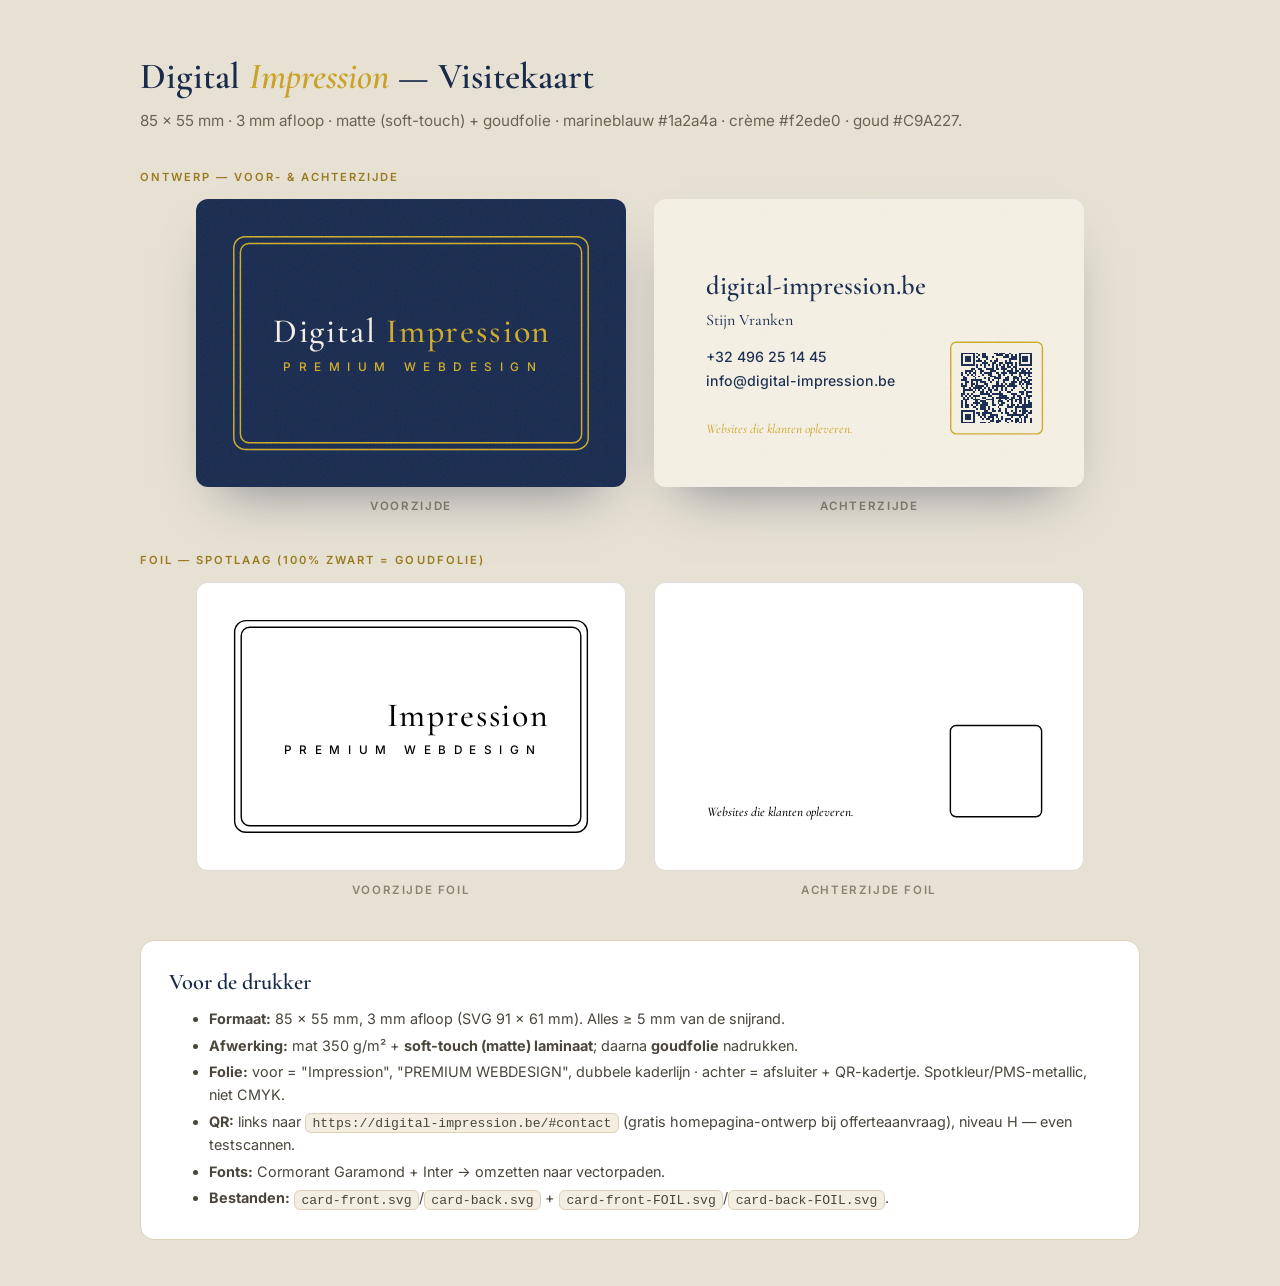
==== commit 6564745a: "Business card v5: PREMIUM WEBDESIGN, name Stijn Vranken, matte look, QR to offer - Front tagline -> " ====
--- a/business-card.html
+++ b/business-card.html
@@ -1,57 +1,45 @@
 <!DOCTYPE html><html lang="nl"><head><meta charset="UTF-8"/><meta name="viewport" content="width=device-width, initial-scale=1.0"/>
 <title>Digital Impression — Visitekaart (foliedruk)</title><link rel="icon" href="assets/favicon.svg"/>
-<link rel="preconnect" href="https://fonts.googleapis.com"/><link rel="preconnect" href="https://fonts.gstatic.com" crossorigin/>
 <link href="https://fonts.googleapis.com/css2?family=Cormorant+Garamond:ital,wght@0,500;0,600;1,500&family=Inter:wght@400;500;600&display=swap" rel="stylesheet"/>
-<style>
-:root{--navy:#1a2a4a;--gold:#C9A227;--cream:#f2ede0}*{box-sizing:border-box;margin:0}
-body{font-family:'Inter',Arial,sans-serif;background:#e7e1d4;color:var(--navy);padding:3rem 1.5rem;line-height:1.55}
-.wrap{max-width:1000px;margin:0 auto}h1{font-family:'Cormorant Garamond',serif;font-weight:600;font-size:2.3rem}h1 em{font-style:italic;color:var(--gold)}
-.sub{color:#6b6453;margin:.25rem 0 2.25rem;font-size:.95rem}.serif{font-family:'Cormorant Garamond',Georgia,serif}.sans{font-family:'Inter',Arial,sans-serif}
+<style>:root{--navy:#1a2a4a;--gold:#C9A227;--cream:#f2ede0}*{box-sizing:border-box;margin:0}
+body{font-family:'Inter',Arial,sans-serif;background:#e7e1d4;color:var(--navy);padding:3rem 1.5rem;line-height:1.55}.wrap{max-width:1000px;margin:0 auto}
+h1{font-family:'Cormorant Garamond',serif;font-weight:600;font-size:2.3rem}h1 em{font-style:italic;color:var(--gold)}
+.sub{color:#6b6453;margin:.25rem 0 2rem;font-size:.95rem}.serif{font-family:'Cormorant Garamond',Georgia,serif}.sans{font-family:'Inter',Arial,sans-serif}
 .label{font-size:.7rem;letter-spacing:.18em;text-transform:uppercase;color:#9A7B1E;font-weight:600;margin:2.25rem 0 .8rem}
 .cards{display:flex;flex-wrap:wrap;gap:1.75rem;justify-content:center}.col{display:flex;flex-direction:column;align-items:center}
-.card{width:min(430px,92vw)}.card svg{display:block;width:100%;height:auto;border-radius:12px;box-shadow:0 26px 52px -26px rgba(14,27,60,.5)}
-.card.foil svg{border:1px solid #ddd;box-shadow:none;border-radius:12px}
+.card{width:min(430px,92vw);position:relative}.card svg{display:block;width:100%;height:auto;border-radius:12px;box-shadow:0 26px 52px -26px rgba(14,27,60,.5)}
+.card:not(.foil):after{content:"";position:absolute;inset:0;border-radius:12px;pointer-events:none;opacity:.5;mix-blend-mode:overlay;background-image:url("data:image/svg+xml,%3Csvg xmlns='http://www.w3.org/2000/svg' width='120' height='120'%3E%3Cfilter id='n'%3E%3CfeTurbulence type='fractalNoise' baseFrequency='0.9' numOctaves='2'/%3E%3C/filter%3E%3Crect width='100%25' height='100%25' filter='url(%23n)'/%3E%3C/svg%3E")}
+.card.foil svg{border:1px solid #ddd;box-shadow:none}
 .cap{text-align:center;font-size:.72rem;letter-spacing:.14em;text-transform:uppercase;color:#8a836f;font-weight:600;margin-top:.7rem}
 .specs{margin-top:2.5rem;background:#fff;border:1px solid #ddd1b8;border-radius:14px;padding:1.5rem 1.75rem}
-.specs h3{font-family:'Cormorant Garamond',serif;font-size:1.4rem;font-weight:600;margin-bottom:.5rem}
-.specs ul{margin:.2rem 0 .8rem;padding-left:1.1rem}.specs li{margin:.28rem 0;font-size:.9rem;color:#4a463c}
-code{background:#f3eee1;border:1px solid #ddd1b8;border-radius:6px;padding:.1rem .4rem;font-size:.82rem}
-</style></head><body><div class="wrap">
+.specs h3{font-family:'Cormorant Garamond',serif;font-size:1.4rem;font-weight:600;margin-bottom:.5rem}.specs li{margin:.28rem 0;font-size:.9rem;color:#4a463c}
+code{background:#f3eee1;border:1px solid #ddd1b8;border-radius:6px;padding:.1rem .4rem;font-size:.82rem}</style></head><body><div class="wrap">
 <h1>Digital <em>Impression</em> — Visitekaart</h1>
-<p class="sub">85 × 55 mm · 3 mm afloop · goudfolie (hot foil) · marineblauw #1a2a4a · crème #f2ede0 · goud #C9A227.</p>
-
+<p class="sub">85 × 55 mm · 3 mm afloop · matte (soft-touch) + goudfolie · marineblauw #1a2a4a · crème #f2ede0 · goud #C9A227.</p>
 <p class="label">Ontwerp — voor- &amp; achterzijde</p>
-<div class="cards"><div class="col"><div class="card "><svg viewBox="0 0 91 61"><rect width="91" height="61" fill="#1a2a4a"/>
-<rect x="8" y="8" width="75" height="45" rx="2.4" fill="none" stroke="#C9A227" stroke-width="0.3"/>
-<rect x="9.4" y="9.4" width="72.2" height="42.2" rx="1.8" fill="none" stroke="#C9A227" stroke-width="0.3"/>
-<text x="45.7" y="30.3" text-anchor="middle" class="serif" font-size="7.2" font-weight="500" letter-spacing="0.35"><tspan fill="#f2ede0">Digital </tspan><tspan fill="#C9A227">Impression</tspan></text>
-<text x="46" y="36.2" text-anchor="middle" class="sans" font-size="2.6" font-weight="500" letter-spacing="2.3" fill="#C9A227">WEBDESIGN</text></svg></div><p class="cap">Voorzijde (marineblauw)</p></div><div class="col"><div class="card "><svg viewBox="0 0 91 61"><rect width="91" height="61" fill="#f2ede0"/>
-<text x="11" y="22" class="serif" font-size="5.8" font-weight="600" fill="#1a2a4a">digital-impression.be</text>
-<text x="11" y="31.5" class="sans" font-size="3" font-weight="500" fill="#1a2a4a">+32 496 25 14 45</text>
-<text x="11" y="36.6" class="sans" font-size="3" font-weight="500" fill="#1a2a4a">info@digital-impression.be</text>
-<text x="11" y="50" class="serif" font-style="italic" font-size="2.8" font-weight="500" fill="#C9A227">Websites die klanten opleveren.</text>
-<g fill="#1a2a4a" shape-rendering="crispEdges"><rect x="65.000" y="32.000" width="0.455" height="0.455"/><rect x="65.455" y="32.000" width="0.455" height="0.455"/><rect x="65.909" y="32.000" width="0.455" height="0.455"/><rect x="66.364" y="32.000" width="0.455" height="0.455"/><rect x="66.818" y="32.000" width="0.455" height="0.455"/><rect x="67.273" y="32.000" width="0.455" height="0.455"/><rect x="67.727" y="32.000" width="0.455" height="0.455"/><rect x="70.000" y="32.000" width="0.455" height="0.455"/><rect x="70.909" y="32.000" width="0.455" height="0.455"/><rect x="72.727" y="32.000" width="0.455" height="0.455"/><rect x="73.182" y="32.000" width="0.455" height="0.455"/><rect x="73.636" y="32.000" width="0.455" height="0.455"/><rect x="75.000" y="32.000" width="0.455" height="0.455"/><rect x="75.909" y="32.000" width="0.455" height="0.455"/><rect x="76.818" y="32.000" width="0.455" height="0.455"/><rect x="77.273" y="32.000" width="0.455" height="0.455"/><rect x="77.727" y="32.000" width="0.455" height="0.455"/><rect x="78.182" y="32.000" width="0.455" height="0.455"/><rect x="78.636" y="32.000" width="0.455" height="0.455"/><rect x="79.091" y="32.000" width="0.455" height="0.455"/><rect x="79.545" y="32.000" width="0.455" height="0.455"/><rect x="65.000" y="32.455" width="0.455" height="0.455"/><rect x="67.727" y="32.455" width="0.455" height="0.455"/><rect x="68.636" y="32.455" width="0.455" height="0.455"/><rect x="69.091" y="32.455" width="0.455" height="0.455"/><rect x="69.545" y="32.455" width="0.455" height="0.455"/><rect x="70.455" y="32.455" width="0.455" height="0.455"/><rect x="70.909" y="32.455" width="0.455" height="0.455"/><rect x="71.818" y="32.455" width="0.455" height="0.455"/><rect x="73.182" y="32.455" width="0.455" height="0.455"/><rect x="73.636" y="32.455" width="0.455" height="0.455"/><rect x="75.000" y="32.455" width="0.455" height="0.455"/><rect x="76.818" y="32.455" width="0.455" height="0.455"/><rect x="79.545" y="32.455" width="0.455" height="0.455"/><rect x="65.000" y="32.909" width="0.455" height="0.455"/><rect x="65.909" y="32.909" width="0.455" height="0.455"/><rect x="66.364" y="32.909" width="0.455" height="0.455"/><rect x="66.818" y="32.909" width="0.455" height="0.455"/><rect x="67.727" y="32.909" width="0.455" height="0.455"/><rect x="68.636" y="32.909" width="0.455" height="0.455"/><rect x="69.091" y="32.909" width="0.455" height="0.455"/><rect x="70.909" y="32.909" width="0.455" height="0.455"/><rect x="71.818" y="32.909" width="0.455" height="0.455"/><rect x="73.636" y="32.909" width="0.455" height="0.455"/><rect x="74.091" y="32.909" width="0.455" height="0.455"/><rect x="74.545" y="32.909" width="0.455" height="0.455"/><rect x="75.000" y="32.909" width="0.455" height="0.455"/><rect x="75.909" y="32.909" width="0.455" height="0.455"/><rect x="76.818" y="32.909" width="0.455" height="0.455"/><rect x="77.727" y="32.909" width="0.455" height="0.455"/><rect x="78.182" y="32.909" width="0.455" height="0.455"/><rect x="78.636" y="32.909" width="0.455" height="0.455"/><rect x="79.545" y="32.909" width="0.455" height="0.455"/><rect x="65.000" y="33.364" width="0.455" height="0.455"/><rect x="65.909" y="33.364" width="0.455" height="0.455"/><rect x="66.364" y="33.364" width="0.455" height="0.455"/><rect x="66.818" y="33.364" width="0.455" height="0.455"/><rect x="67.727" y="33.364" width="0.455" height="0.455"/><rect x="68.636" y="33.364" width="0.455" height="0.455"/><rect x="69.091" y="33.364" width="0.455" height="0.455"/><rect x="70.455" y="33.364" width="0.455" height="0.455"/><rect x="71.364" y="33.364" width="0.455" height="0.455"/><rect x="72.727" y="33.364" width="0.455" height="0.455"/><rect x="73.636" y="33.364" width="0.455" height="0.455"/><rect x="74.091" y="33.364" width="0.455" height="0.455"/><rect x="74.545" y="33.364" width="0.455" height="0.455"/><rect x="75.455" y="33.364" width="0.455" height="0.455"/><rect x="76.818" y="33.364" width="0.455" height="0.455"/><rect x="77.727" y="33.364" width="0.455" height="0.455"/><rect x="78.182" y="33.364" width="0.455" height="0.455"/><rect x="78.636" y="33.364" width="0.455" height="0.455"/><rect x="79.545" y="33.364" width="0.455" height="0.455"/><rect x="65.000" y="33.818" width="0.455" height="0.455"/><rect x="65.909" y="33.818" width="0.455" height="0.455"/><rect x="66.364" y="33.818" width="0.455" height="0.455"/><rect x="66.818" y="33.818" width="0.455" height="0.455"/><rect x="67.727" y="33.818" width="0.455" height="0.455"/><rect x="68.636" y="33.818" width="0.455" height="0.455"/><rect x="70.909" y="33.818" width="0.455" height="0.455"/><rect x="72.273" y="33.818" width="0.455" height="0.455"/><rect x="74.091" y="33.818" width="0.455" height="0.455"/><rect x="75.000" y="33.818" width="0.455" height="0.455"/><rect x="75.455" y="33.818" width="0.455" height="0.455"/><rect x="76.818" y="33.818" width="0.455" height="0.455"/><rect x="77.727" y="33.818" width="0.455" height="0.455"/><rect x="78.182" y="33.818" width="0.455" height="0.455"/><rect x="78.636" y="33.818" width="0.455" height="0.455"/><rect x="79.545" y="33.818" width="0.455" height="0.455"/><rect x="65.000" y="34.273" width="0.455" height="0.455"/><rect x="67.727" y="34.273" width="0.455" height="0.455"/><rect x="68.636" y="34.273" width="0.455" height="0.455"/><rect x="70.000" y="34.273" width="0.455" height="0.455"/><rect x="71.818" y="34.273" width="0.455" height="0.455"/><rect x="72.273" y="34.273" width="0.455" height="0.455"/><rect x="73.636" y="34.273" width="0.455" height="0.455"/><rect x="75.455" y="34.273" width="0.455" height="0.455"/><rect x="76.818" y="34.273" width="0.455" height="0.455"/><rect x="79.545" y="34.273" width="0.455" height="0.455"/><rect x="65.000" y="34.727" width="0.455" height="0.455"/><rect x="65.455" y="34.727" width="0.455" height="0.455"/><rect x="65.909" y="34.727" width="0.455" height="0.455"/><rect x="66.364" y="34.727" width="0.455" height="0.455"/><rect x="66.818" y="34.727" width="0.455" height="0.455"/><rect x="67.273" y="34.727" width="0.455" height="0.455"/><rect x="67.727" y="34.727" width="0.455" height="0.455"/><rect x="68.636" y="34.727" width="0.455" height="0.455"/><rect x="69.545" y="34.727" width="0.455" height="0.455"/><rect x="70.455" y="34.727" width="0.455" height="0.455"/><rect x="71.364" y="34.727" width="0.455" height="0.455"/><rect x="72.273" y="34.727" width="0.455" height="0.455"/><rect x="73.182" y="34.727" width="0.455" height="0.455"/><rect x="74.091" y="34.727" width="0.455" height="0.455"/><rect x="75.000" y="34.727" width="0.455" height="0.455"/><rect x="75.909" y="34.727" width="0.455" height="0.455"/><rect x="76.818" y="34.727" width="0.455" height="0.455"/><rect x="77.273" y="34.727" width="0.455" height="0.455"/><rect x="77.727" y="34.727" width="0.455" height="0.455"/><rect x="78.182" y="34.727" width="0.455" height="0.455"/><rect x="78.636" y="34.727" width="0.455" height="0.455"/><rect x="79.091" y="34.727" width="0.455" height="0.455"/><rect x="79.545" y="34.727" width="0.455" height="0.455"/><rect x="69.091" y="35.182" width="0.455" height="0.455"/><rect x="69.545" y="35.182" width="0.455" height="0.455"/><rect x="71.818" y="35.182" width="0.455" height="0.455"/><rect x="72.273" y="35.182" width="0.455" height="0.455"/><rect x="72.727" y="35.182" width="0.455" height="0.455"/><rect x="73.182" y="35.182" width="0.455" height="0.455"/><rect x="73.636" y="35.182" width="0.455" height="0.455"/><rect x="75.000" y="35.182" width="0.455" height="0.455"/><rect x="75.455" y="35.182" width="0.455" height="0.455"/><rect x="75.909" y="35.182" width="0.455" height="0.455"/><rect x="65.909" y="35.636" width="0.455" height="0.455"/><rect x="67.273" y="35.636" width="0.455" height="0.455"/><rect x="67.727" y="35.636" width="0.455" height="0.455"/><rect x="68.182" y="35.636" width="0.455" height="0.455"/><rect x="68.636" y="35.636" width="0.455" height="0.455"/><rect x="69.545" y="35.636" width="0.455" height="0.455"/><rect x="70.455" y="35.636" width="0.455" height="0.455"/><rect x="71.364" y="35.636" width="0.455" height="0.455"/><rect x="72.273" y="35.636" width="0.455" height="0.455"/><rect x="73.636" y="35.636" width="0.455" height="0.455"/><rect x="74.091" y="35.636" width="0.455" height="0.455"/><rect x="75.909" y="35.636" width="0.455" height="0.455"/><rect x="76.364" y="35.636" width="0.455" height="0.455"/><rect x="77.273" y="35.636" width="0.455" height="0.455"/><rect x="77.727" y="35.636" width="0.455" height="0.455"/><rect x="78.182" y="35.636" width="0.455" height="0.455"/><rect x="78.636" y="35.636" width="0.455" height="0.455"/><rect x="79.091" y="35.636" width="0.455" height="0.455"/><rect x="65.000" y="36.091" width="0.455" height="0.455"/><rect x="65.455" y="36.091" width="0.455" height="0.455"/><rect x="65.909" y="36.091" width="0.455" height="0.455"/><rect x="67.273" y="36.091" width="0.455" height="0.455"/><rect x="69.091" y="36.091" width="0.455" height="0.455"/><rect x="70.000" y="36.091" width="0.455" height="0.455"/><rect x="70.455" y="36.091" width="0.455" height="0.455"/><rect x="70.909" y="36.091" width="0.455" height="0.455"/><rect x="71.364" y="36.091" width="0.455" height="0.455"/><rect x="71.818" y="36.091" width="0.455" height="0.455"/><rect x="72.273" y="36.091" width="0.455" height="0.455"/><rect x="72.727" y="36.091" width="0.455" height="0.455"/><rect x="75.455" y="36.091" width="0.455" height="0.455"/><rect x="75.909" y="36.091" width="0.455" height="0.455"/><rect x="76.364" y="36.091" width="0.455" height="0.455"/><rect x="76.818" y="36.091" width="0.455" height="0.455"/><rect x="77.273" y="36.091" width="0.455" height="0.455"/><rect x="78.182" y="36.091" width="0.455" height="0.455"/><rect x="78.636" y="36.091" width="0.455" height="0.455"/><rect x="79.545" y="36.091" width="0.455" height="0.455"/><rect x="65.000" y="36.545" width="0.455" height="0.455"/><rect x="65.455" y="36.545" width="0.455" height="0.455"/><rect x="67.727" y="36.545" width="0.455" height="0.455"/><rect x="68.182" y="36.545" width="0.455" height="0.455"/><rect x="69.545" y="36.545" width="0.455" height="0.455"/><rect x="70.000" y="36.545" width="0.455" height="0.455"/><rect x="70.455" y="36.545" width="0.455" height="0.455"/><rect x="73.182" y="36.545" width="0.455" height="0.455"/><rect x="74.545" y="36.545" width="0.455" height="0.455"/><rect x="75.000" y="36.545" width="0.455" height="0.455"/><rect x="75.455" y="36.545" width="0.455" height="0.455"/><rect x="76.364" y="36.545" width="0.455" height="0.455"/><rect x="77.273" y="36.545" width="0.455" height="0.455"/><rect x="77.727" y="36.545" width="0.455" height="0.455"/><rect x="78.636" y="36.545" width="0.455" height="0.455"/><rect x="79.545" y="36.545" width="0.455" height="0.455"/><rect x="65.455" y="37.000" width="0.455" height="0.455"/><rect x="65.909" y="37.000" width="0.455" height="0.455"/><rect x="67.273" y="37.000" width="0.455" height="0.455"/><rect x="71.364" y="37.000" width="0.455" height="0.455"/><rect x="73.182" y="37.000" width="0.455" height="0.455"/><rect x="75.000" y="37.000" width="0.455" height="0.455"/><rect x="75.455" y="37.000" width="0.455" height="0.455"/><rect x="76.364" y="37.000" width="0.455" height="0.455"/><rect x="77.273" y="37.000" width="0.455" height="0.455"/><rect x="78.182" y="37.000" width="0.455" height="0.455"/><rect x="65.000" y="37.455" width="0.455" height="0.455"/><rect x="66.818" y="37.455" width="0.455" height="0.455"/><rect x="67.727" y="37.455" width="0.455" height="0.455"/><rect x="68.182" y="37.455" width="0.455" height="0.455"/><rect x="70.000" y="37.455" width="0.455" height="0.455"/><rect x="70.455" y="37.455" width="0.455" height="0.455"/><rect x="70.909" y="37.455" width="0.455" height="0.455"/><rect x="71.364" y="37.455" width="0.455" height="0.455"/><rect x="73.636" y="37.455" width="0.455" height="0.455"/><rect x="74.545" y="37.455" width="0.455" height="0.455"/><rect x="75.000" y="37.455" width="0.455" height="0.455"/><rect x="75.455" y="37.455" width="0.455" height="0.455"/><rect x="75.909" y="37.455" width="0.455" height="0.455"/><rect x="76.818" y="37.455" width="0.455" height="0.455"/><rect x="77.273" y="37.455" width="0.455" height="0.455"/><rect x="77.727" y="37.455" width="0.455" height="0.455"/><rect x="79.545" y="37.455" width="0.455" height="0.455"/><rect x="65.000" y="37.909" width="0.455" height="0.455"/><rect x="65.455" y="37.909" width="0.455" height="0.455"/><rect x="65.909" y="37.909" width="0.455" height="0.455"/><rect x="67.273" y="37.909" width="0.455" height="0.455"/><rect x="68.182" y="37.909" width="0.455" height="0.455"/><rect x="70.909" y="37.909" width="0.455" height="0.455"/><rect x="71.364" y="37.909" width="0.455" height="0.455"/><rect x="72.273" y="37.909" width="0.455" height="0.455"/><rect x="72.727" y="37.909" width="0.455" height="0.455"/><rect x="73.636" y="37.909" width="0.455" height="0.455"/><rect x="74.091" y="37.909" width="0.455" height="0.455"/><rect x="74.545" y="37.909" width="0.455" height="0.455"/><rect x="75.000" y="37.909" width="0.455" height="0.455"/><rect x="75.455" y="37.909" width="0.455" height="0.455"/><rect x="75.909" y="37.909" width="0.455" height="0.455"/><rect x="76.364" y="37.909" width="0.455" height="0.455"/><rect x="76.818" y="37.909" width="0.455" height="0.455"/><rect x="78.182" y="37.909" width="0.455" height="0.455"/><rect x="78.636" y="37.909" width="0.455" height="0.455"/><rect x="79.545" y="37.909" width="0.455" height="0.455"/><rect x="65.455" y="38.364" width="0.455" height="0.455"/><rect x="65.909" y="38.364" width="0.455" height="0.455"/><rect x="66.364" y="38.364" width="0.455" height="0.455"/><rect x="66.818" y="38.364" width="0.455" height="0.455"/><rect x="67.727" y="38.364" width="0.455" height="0.455"/><rect x="68.182" y="38.364" width="0.455" height="0.455"/><rect x="68.636" y="38.364" width="0.455" height="0.455"/><rect x="70.000" y="38.364" width="0.455" height="0.455"/><rect x="70.455" y="38.364" width="0.455" height="0.455"/><rect x="71.364" y="38.364" width="0.455" height="0.455"/><rect x="72.727" y="38.364" width="0.455" height="0.455"/><rect x="73.182" y="38.364" width="0.455" height="0.455"/><rect x="74.091" y="38.364" width="0.455" height="0.455"/><rect x="75.455" y="38.364" width="0.455" height="0.455"/><rect x="76.818" y="38.364" width="0.455" height="0.455"/><rect x="77.727" y="38.364" width="0.455" height="0.455"/><rect x="78.182" y="38.364" width="0.455" height="0.455"/><rect x="79.545" y="38.364" width="0.455" height="0.455"/><rect x="65.000" y="38.818" width="0.455" height="0.455"/><rect x="65.909" y="38.818" width="0.455" height="0.455"/><rect x="66.818" y="38.818" width="0.455" height="0.455"/><rect x="67.273" y="38.818" width="0.455" height="0.455"/><rect x="68.182" y="38.818" width="0.455" height="0.455"/><rect x="69.545" y="38.818" width="0.455" height="0.455"/><rect x="70.455" y="38.818" width="0.455" height="0.455"/><rect x="70.909" y="38.818" width="0.455" height="0.455"/><rect x="72.727" y="38.818" width="0.455" height="0.455"/><rect x="73.182" y="38.818" width="0.455" height="0.455"/><rect x="73.636" y="38.818" width="0.455" height="0.455"/><rect x="74.091" y="38.818" width="0.455" height="0.455"/><rect x="75.000" y="38.818" width="0.455" height="0.455"/><rect x="76.364" y="38.818" width="0.455" height="0.455"/><rect x="77.273" y="38.818" width="0.455" height="0.455"/><rect x="78.182" y="38.818" width="0.455" height="0.455"/><rect x="79.091" y="38.818" width="0.455" height="0.455"/><rect x="65.455" y="39.273" width="0.455" height="0.455"/><rect x="67.273" y="39.273" width="0.455" height="0.455"/><rect x="67.727" y="39.273" width="0.455" height="0.455"/><rect x="68.182" y="39.273" width="0.455" height="0.455"/><rect x="68.636" y="39.273" width="0.455" height="0.455"/><rect x="69.091" y="39.273" width="0.455" height="0.455"/><rect x="70.000" y="39.273" width="0.455" height="0.455"/><rect x="73.182" y="39.273" width="0.455" height="0.455"/><rect x="75.000" y="39.273" width="0.455" height="0.455"/><rect x="75.455" y="39.273" width="0.455" height="0.455"/><rect x="76.818" y="39.273" width="0.455" height="0.455"/><rect x="77.273" y="39.273" width="0.455" height="0.455"/><rect x="78.182" y="39.273" width="0.455" height="0.455"/><rect x="65.909" y="39.727" width="0.455" height="0.455"/><rect x="66.364" y="39.727" width="0.455" height="0.455"/><rect x="66.818" y="39.727" width="0.455" height="0.455"/><rect x="68.182" y="39.727" width="0.455" height="0.455"/><rect x="69.545" y="39.727" width="0.455" height="0.455"/><rect x="70.909" y="39.727" width="0.455" height="0.455"/><rect x="71.364" y="39.727" width="0.455" height="0.455"/><rect x="72.273" y="39.727" width="0.455" height="0.455"/><rect x="74.091" y="39.727" width="0.455" height="0.455"/><rect x="74.545" y="39.727" width="0.455" height="0.455"/><rect x="75.455" y="39.727" width="0.455" height="0.455"/><rect x="76.364" y="39.727" width="0.455" height="0.455"/><rect x="76.818" y="39.727" width="0.455" height="0.455"/><rect x="77.273" y="39.727" width="0.455" height="0.455"/><rect x="78.636" y="39.727" width="0.455" height="0.455"/><rect x="79.545" y="39.727" width="0.455" height="0.455"/><rect x="65.000" y="40.182" width="0.455" height="0.455"/><rect x="67.727" y="40.182" width="0.455" height="0.455"/><rect x="70.000" y="40.182" width="0.455" height="0.455"/><rect x="71.818" y="40.182" width="0.455" height="0.455"/><rect x="72.727" y="40.182" width="0.455" height="0.455"/><rect x="73.182" y="40.182" width="0.455" height="0.455"/><rect x="74.091" y="40.182" width="0.455" height="0.455"/><rect x="74.545" y="40.182" width="0.455" height="0.455"/><rect x="75.455" y="40.182" width="0.455" height="0.455"/><rect x="77.273" y="40.182" width="0.455" height="0.455"/><rect x="78.182" y="40.182" width="0.455" height="0.455"/><rect x="78.636" y="40.182" width="0.455" height="0.455"/><rect x="79.091" y="40.182" width="0.455" height="0.455"/><rect x="79.545" y="40.182" width="0.455" height="0.455"/><rect x="65.909" y="40.636" width="0.455" height="0.455"/><rect x="66.364" y="40.636" width="0.455" height="0.455"/><rect x="66.818" y="40.636" width="0.455" height="0.455"/><rect x="68.182" y="40.636" width="0.455" height="0.455"/><rect x="68.636" y="40.636" width="0.455" height="0.455"/><rect x="69.545" y="40.636" width="0.455" height="0.455"/><rect x="70.000" y="40.636" width="0.455" height="0.455"/><rect x="70.909" y="40.636" width="0.455" height="0.455"/><rect x="71.818" y="40.636" width="0.455" height="0.455"/><rect x="74.091" y="40.636" width="0.455" height="0.455"/><rect x="75.000" y="40.636" width="0.455" height="0.455"/><rect x="75.455" y="40.636" width="0.455" height="0.455"/><rect x="76.818" y="40.636" width="0.455" height="0.455"/><rect x="78.182" y="40.636" width="0.455" height="0.455"/><rect x="79.545" y="40.636" width="0.455" height="0.455"/><rect x="65.000" y="41.091" width="0.455" height="0.455"/><rect x="65.455" y="41.091" width="0.455" height="0.455"/><rect x="65.909" y="41.091" width="0.455" height="0.455"/><rect x="66.364" y="41.091" width="0.455" height="0.455"/><rect x="67.727" y="41.091" width="0.455" height="0.455"/><rect x="68.636" y="41.091" width="0.455" height="0.455"/><rect x="69.545" y="41.091" width="0.455" height="0.455"/><rect x="70.000" y="41.091" width="0.455" height="0.455"/><rect x="70.455" y="41.091" width="0.455" height="0.455"/><rect x="71.364" y="41.091" width="0.455" height="0.455"/><rect x="71.818" y="41.091" width="0.455" height="0.455"/><rect x="72.273" y="41.091" width="0.455" height="0.455"/><rect x="73.182" y="41.091" width="0.455" height="0.455"/><rect x="73.636" y="41.091" width="0.455" height="0.455"/><rect x="75.455" y="41.091" width="0.455" height="0.455"/><rect x="77.273" y="41.091" width="0.455" height="0.455"/><rect x="65.909" y="41.545" width="0.455" height="0.455"/><rect x="68.182" y="41.545" width="0.455" height="0.455"/><rect x="68.636" y="41.545" width="0.455" height="0.455"/><rect x="70.909" y="41.545" width="0.455" height="0.455"/><rect x="72.727" y="41.545" width="0.455" height="0.455"/><rect x="74.091" y="41.545" width="0.455" height="0.455"/><rect x="74.545" y="41.545" width="0.455" height="0.455"/><rect x="77.273" y="41.545" width="0.455" height="0.455"/><rect x="78.636" y="41.545" width="0.455" height="0.455"/><rect x="79.545" y="41.545" width="0.455" height="0.455"/><rect x="65.000" y="42.000" width="0.455" height="0.455"/><rect x="65.455" y="42.000" width="0.455" height="0.455"/><rect x="65.909" y="42.000" width="0.455" height="0.455"/><rect x="66.364" y="42.000" width="0.455" height="0.455"/><rect x="67.273" y="42.000" width="0.455" height="0.455"/><rect x="67.727" y="42.000" width="0.455" height="0.455"/><rect x="70.455" y="42.000" width="0.455" height="0.455"/><rect x="70.909" y="42.000" width="0.455" height="0.455"/><rect x="71.364" y="42.000" width="0.455" height="0.455"/><rect x="71.818" y="42.000" width="0.455" height="0.455"/><rect x="72.273" y="42.000" width="0.455" height="0.455"/><rect x="72.727" y="42.000" width="0.455" height="0.455"/><rect x="75.455" y="42.000" width="0.455" height="0.455"/><rect x="76.364" y="42.000" width="0.455" height="0.455"/><rect x="76.818" y="42.000" width="0.455" height="0.455"/><rect x="78.636" y="42.000" width="0.455" height="0.455"/><rect x="79.545" y="42.000" width="0.455" height="0.455"/><rect x="66.364" y="42.455" width="0.455" height="0.455"/><rect x="66.818" y="42.455" width="0.455" height="0.455"/><rect x="67.273" y="42.455" width="0.455" height="0.455"/><rect x="68.182" y="42.455" width="0.455" height="0.455"/><rect x="69.091" y="42.455" width="0.455" height="0.455"/><rect x="69.545" y="42.455" width="0.455" height="0.455"/><rect x="70.455" y="42.455" width="0.455" height="0.455"/><rect x="70.909" y="42.455" width="0.455" height="0.455"/><rect x="71.364" y="42.455" width="0.455" height="0.455"/><rect x="73.182" y="42.455" width="0.455" height="0.455"/><rect x="73.636" y="42.455" width="0.455" height="0.455"/><rect x="74.091" y="42.455" width="0.455" height="0.455"/><rect x="75.000" y="42.455" width="0.455" height="0.455"/><rect x="77.273" y="42.455" width="0.455" height="0.455"/><rect x="78.182" y="42.455" width="0.455" height="0.455"/><rect x="79.091" y="42.455" width="0.455" height="0.455"/><rect x="65.000" y="42.909" width="0.455" height="0.455"/><rect x="65.455" y="42.909" width="0.455" height="0.455"/><rect x="66.364" y="42.909" width="0.455" height="0.455"/><rect x="66.818" y="42.909" width="0.455" height="0.455"/><rect x="67.727" y="42.909" width="0.455" height="0.455"/><rect x="68.182" y="42.909" width="0.455" height="0.455"/><rect x="70.455" y="42.909" width="0.455" height="0.455"/><rect x="71.364" y="42.909" width="0.455" height="0.455"/><rect x="72.727" y="42.909" width="0.455" height="0.455"/><rect x="73.182" y="42.909" width="0.455" height="0.455"/><rect x="75.455" y="42.909" width="0.455" height="0.455"/><rect x="75.909" y="42.909" width="0.455" height="0.455"/><rect x="76.364" y="42.909" width="0.455" height="0.455"/><rect x="76.818" y="42.909" width="0.455" height="0.455"/><rect x="77.273" y="42.909" width="0.455" height="0.455"/><rect x="77.727" y="42.909" width="0.455" height="0.455"/><rect x="78.182" y="42.909" width="0.455" height="0.455"/><rect x="79.091" y="42.909" width="0.455" height="0.455"/><rect x="68.636" y="43.364" width="0.455" height="0.455"/><rect x="69.091" y="43.364" width="0.455" height="0.455"/><rect x="70.000" y="43.364" width="0.455" height="0.455"/><rect x="70.455" y="43.364" width="0.455" height="0.455"/><rect x="71.364" y="43.364" width="0.455" height="0.455"/><rect x="71.818" y="43.364" width="0.455" height="0.455"/><rect x="72.273" y="43.364" width="0.455" height="0.455"/><rect x="73.182" y="43.364" width="0.455" height="0.455"/><rect x="74.545" y="43.364" width="0.455" height="0.455"/><rect x="75.455" y="43.364" width="0.455" height="0.455"/><rect x="75.909" y="43.364" width="0.455" height="0.455"/><rect x="77.727" y="43.364" width="0.455" height="0.455"/><rect x="79.545" y="43.364" width="0.455" height="0.455"/><rect x="65.000" y="43.818" width="0.455" height="0.455"/><rect x="65.455" y="43.818" width="0.455" height="0.455"/><rect x="65.909" y="43.818" width="0.455" height="0.455"/><rect x="66.364" y="43.818" width="0.455" height="0.455"/><rect x="66.818" y="43.818" width="0.455" height="0.455"/><rect x="67.273" y="43.818" width="0.455" height="0.455"/><rect x="67.727" y="43.818" width="0.455" height="0.455"/><rect x="68.636" y="43.818" width="0.455" height="0.455"/><rect x="69.091" y="43.818" width="0.455" height="0.455"/><rect x="70.909" y="43.818" width="0.455" height="0.455"/><rect x="73.182" y="43.818" width="0.455" height="0.455"/><rect x="73.636" y="43.818" width="0.455" height="0.455"/><rect x="75.909" y="43.818" width="0.455" height="0.455"/><rect x="76.818" y="43.818" width="0.455" height="0.455"/><rect x="77.727" y="43.818" width="0.455" height="0.455"/><rect x="78.182" y="43.818" width="0.455" height="0.455"/><rect x="78.636" y="43.818" width="0.455" height="0.455"/><rect x="79.545" y="43.818" width="0.455" height="0.455"/><rect x="65.000" y="44.273" width="0.455" height="0.455"/><rect x="67.727" y="44.273" width="0.455" height="0.455"/><rect x="68.636" y="44.273" width="0.455" height="0.455"/><rect x="69.091" y="44.273" width="0.455" height="0.455"/><rect x="69.545" y="44.273" width="0.455" height="0.455"/><rect x="71.818" y="44.273" width="0.455" height="0.455"/><rect x="72.273" y="44.273" width="0.455" height="0.455"/><rect x="73.636" y="44.273" width="0.455" height="0.455"/><rect x="74.091" y="44.273" width="0.455" height="0.455"/><rect x="74.545" y="44.273" width="0.455" height="0.455"/><rect x="75.455" y="44.273" width="0.455" height="0.455"/><rect x="75.909" y="44.273" width="0.455" height="0.455"/><rect x="77.727" y="44.273" width="0.455" height="0.455"/><rect x="78.182" y="44.273" width="0.455" height="0.455"/><rect x="79.091" y="44.273" width="0.455" height="0.455"/><rect x="79.545" y="44.273" width="0.455" height="0.455"/><rect x="65.000" y="44.727" width="0.455" height="0.455"/><rect x="65.909" y="44.727" width="0.455" height="0.455"/><rect x="66.364" y="44.727" width="0.455" height="0.455"/><rect x="66.818" y="44.727" width="0.455" height="0.455"/><rect x="67.727" y="44.727" width="0.455" height="0.455"/><rect x="69.091" y="44.727" width="0.455" height="0.455"/><rect x="69.545" y="44.727" width="0.455" height="0.455"/><rect x="70.455" y="44.727" width="0.455" height="0.455"/><rect x="70.909" y="44.727" width="0.455" height="0.455"/><rect x="71.364" y="44.727" width="0.455" height="0.455"/><rect x="71.818" y="44.727" width="0.455" height="0.455"/><rect x="72.273" y="44.727" width="0.455" height="0.455"/><rect x="73.182" y="44.727" width="0.455" height="0.455"/><rect x="73.636" y="44.727" width="0.455" height="0.455"/><rect x="74.091" y="44.727" width="0.455" height="0.455"/><rect x="74.545" y="44.727" width="0.455" height="0.455"/><rect x="75.455" y="44.727" width="0.455" height="0.455"/><rect x="75.909" y="44.727" width="0.455" height="0.455"/><rect x="76.364" y="44.727" width="0.455" height="0.455"/><rect x="76.818" y="44.727" width="0.455" height="0.455"/><rect x="77.273" y="44.727" width="0.455" height="0.455"/><rect x="77.727" y="44.727" width="0.455" height="0.455"/><rect x="65.000" y="45.182" width="0.455" height="0.455"/><rect x="65.909" y="45.182" width="0.455" height="0.455"/><rect x="66.364" y="45.182" width="0.455" height="0.455"/><rect x="66.818" y="45.182" width="0.455" height="0.455"/><rect x="67.727" y="45.182" width="0.455" height="0.455"/><rect x="69.091" y="45.182" width="0.455" height="0.455"/><rect x="70.455" y="45.182" width="0.455" height="0.455"/><rect x="70.909" y="45.182" width="0.455" height="0.455"/><rect x="71.364" y="45.182" width="0.455" height="0.455"/><rect x="72.727" y="45.182" width="0.455" height="0.455"/><rect x="73.182" y="45.182" width="0.455" height="0.455"/><rect x="73.636" y="45.182" width="0.455" height="0.455"/><rect x="74.091" y="45.182" width="0.455" height="0.455"/><rect x="74.545" y="45.182" width="0.455" height="0.455"/><rect x="75.455" y="45.182" width="0.455" height="0.455"/><rect x="75.909" y="45.182" width="0.455" height="0.455"/><rect x="76.364" y="45.182" width="0.455" height="0.455"/><rect x="77.273" y="45.182" width="0.455" height="0.455"/><rect x="77.727" y="45.182" width="0.455" height="0.455"/><rect x="79.091" y="45.182" width="0.455" height="0.455"/><rect x="65.000" y="45.636" width="0.455" height="0.455"/><rect x="65.909" y="45.636" width="0.455" height="0.455"/><rect x="66.364" y="45.636" width="0.455" height="0.455"/><rect x="66.818" y="45.636" width="0.455" height="0.455"/><rect x="67.727" y="45.636" width="0.455" height="0.455"/><rect x="68.636" y="45.636" width="0.455" height="0.455"/><rect x="69.091" y="45.636" width="0.455" height="0.455"/><rect x="70.000" y="45.636" width="0.455" height="0.455"/><rect x="71.364" y="45.636" width="0.455" height="0.455"/><rect x="71.818" y="45.636" width="0.455" height="0.455"/><rect x="72.273" y="45.636" width="0.455" height="0.455"/><rect x="72.727" y="45.636" width="0.455" height="0.455"/><rect x="73.182" y="45.636" width="0.455" height="0.455"/><rect x="75.000" y="45.636" width="0.455" height="0.455"/><rect x="75.455" y="45.636" width="0.455" height="0.455"/><rect x="75.909" y="45.636" width="0.455" height="0.455"/><rect x="77.727" y="45.636" width="0.455" height="0.455"/><rect x="78.182" y="45.636" width="0.455" height="0.455"/><rect x="79.091" y="45.636" width="0.455" height="0.455"/><rect x="79.545" y="45.636" width="0.455" height="0.455"/><rect x="65.000" y="46.091" width="0.455" height="0.455"/><rect x="67.727" y="46.091" width="0.455" height="0.455"/><rect x="70.000" y="46.091" width="0.455" height="0.455"/><rect x="70.455" y="46.091" width="0.455" height="0.455"/><rect x="71.818" y="46.091" width="0.455" height="0.455"/><rect x="73.182" y="46.091" width="0.455" height="0.455"/><rect x="73.636" y="46.091" width="0.455" height="0.455"/><rect x="74.091" y="46.091" width="0.455" height="0.455"/><rect x="74.545" y="46.091" width="0.455" height="0.455"/><rect x="75.909" y="46.091" width="0.455" height="0.455"/><rect x="76.364" y="46.091" width="0.455" height="0.455"/><rect x="78.182" y="46.091" width="0.455" height="0.455"/><rect x="65.000" y="46.545" width="0.455" height="0.455"/><rect x="65.455" y="46.545" width="0.455" height="0.455"/><rect x="65.909" y="46.545" width="0.455" height="0.455"/><rect x="66.364" y="46.545" width="0.455" height="0.455"/><rect x="66.818" y="46.545" width="0.455" height="0.455"/><rect x="67.273" y="46.545" width="0.455" height="0.455"/><rect x="67.727" y="46.545" width="0.455" height="0.455"/><rect x="69.091" y="46.545" width="0.455" height="0.455"/><rect x="69.545" y="46.545" width="0.455" height="0.455"/><rect x="70.455" y="46.545" width="0.455" height="0.455"/><rect x="70.909" y="46.545" width="0.455" height="0.455"/><rect x="71.364" y="46.545" width="0.455" height="0.455"/><rect x="71.818" y="46.545" width="0.455" height="0.455"/><rect x="72.727" y="46.545" width="0.455" height="0.455"/><rect x="73.182" y="46.545" width="0.455" height="0.455"/><rect x="73.636" y="46.545" width="0.455" height="0.455"/><rect x="74.545" y="46.545" width="0.455" height="0.455"/><rect x="75.909" y="46.545" width="0.455" height="0.455"/><rect x="76.364" y="46.545" width="0.455" height="0.455"/><rect x="76.818" y="46.545" width="0.455" height="0.455"/><rect x="77.727" y="46.545" width="0.455" height="0.455"/><rect x="78.182" y="46.545" width="0.455" height="0.455"/><rect x="79.545" y="46.545" width="0.455" height="0.455"/></g>
-<rect x="62.80" y="29.80" width="19.40" height="19.40" rx="1.2" fill="none" stroke="#C9A227" stroke-width="0.3"/></svg></div><p class="cap">Achterzijde (crème)</p></div></div>
-
+<div class="cards"><div class="col"><div class="card "><svg viewBox="0 0 91 61">  <rect width="91" height="61" fill="#1a2a4a"/>
+  <rect x="8" y="8" width="75" height="45" rx="2.4" fill="none" stroke="#C9A227" stroke-width="0.3"/>
+  <rect x="9.4" y="9.4" width="72.2" height="42.2" rx="1.8" fill="none" stroke="#C9A227" stroke-width="0.3"/>
+  <text x="45.7" y="30.3" text-anchor="middle" class="serif" font-size="7.2" font-weight="500" letter-spacing="0.35"><tspan fill="#f2ede0">Digital </tspan><tspan fill="#C9A227">Impression</tspan></text>
+  <text x="46" y="36.4" text-anchor="middle" class="sans" font-size="2.5" font-weight="500" letter-spacing="1.6" fill="#C9A227">PREMIUM WEBDESIGN</text></svg></div><p class="cap">Voorzijde</p></div><div class="col"><div class="card "><svg viewBox="0 0 91 61">  <rect width="91" height="61" fill="#f2ede0"/>
+  <text x="11" y="20" class="serif" font-size="5.6" font-weight="600" fill="#1a2a4a">digital-impression.be</text>
+  <text x="11" y="26.7" class="serif" font-size="3.4" font-weight="500" fill="#1a2a4a">Stijn Vranken</text>
+  <text x="11" y="34.4" class="sans" font-size="3" font-weight="500" fill="#1a2a4a">+32 496 25 14 45</text>
+  <text x="11" y="39.5" class="sans" font-size="3" font-weight="500" fill="#1a2a4a">info@digital-impression.be</text>
+  <text x="11" y="49.6" class="serif" font-style="italic" font-size="2.8" font-weight="500" fill="#C9A227">Websites die klanten opleveren.</text>
+  <g fill="#1a2a4a" shape-rendering="crispEdges"><rect x="65.000" y="32.500" width="0.405" height="0.405"/><rect x="65.405" y="32.500" width="0.405" height="0.405"/><rect x="65.811" y="32.500" width="0.405" height="0.405"/><rect x="66.216" y="32.500" width="0.405" height="0.405"/><rect x="66.622" y="32.500" width="0.405" height="0.405"/><rect x="67.027" y="32.500" width="0.405" height="0.405"/><rect x="67.432" y="32.500" width="0.405" height="0.405"/><rect x="68.243" y="32.500" width="0.405" height="0.405"/><rect x="69.459" y="32.500" width="0.405" height="0.405"/><rect x="69.865" y="32.500" width="0.405" height="0.405"/><rect x="71.892" y="32.500" width="0.405" height="0.405"/><rect x="72.297" y="32.500" width="0.405" height="0.405"/><rect x="73.108" y="32.500" width="0.405" height="0.405"/><rect x="73.514" y="32.500" width="0.405" height="0.405"/><rect x="73.919" y="32.500" width="0.405" height="0.405"/><rect x="75.135" y="32.500" width="0.405" height="0.405"/><rect x="77.162" y="32.500" width="0.405" height="0.405"/><rect x="77.568" y="32.500" width="0.405" height="0.405"/><rect x="77.973" y="32.500" width="0.405" height="0.405"/><rect x="78.378" y="32.500" width="0.405" height="0.405"/><rect x="78.784" y="32.500" width="0.405" height="0.405"/><rect x="79.189" y="32.500" width="0.405" height="0.405"/><rect x="79.595" y="32.500" width="0.405" height="0.405"/><rect x="65.000" y="32.905" width="0.405" height="0.405"/><rect x="67.432" y="32.905" width="0.405" height="0.405"/><rect x="68.649" y="32.905" width="0.405" height="0.405"/><rect x="69.459" y="32.905" width="0.405" height="0.405"/><rect x="69.865" y="32.905" width="0.405" height="0.405"/><rect x="72.297" y="32.905" width="0.405" height="0.405"/><rect x="72.703" y="32.905" width="0.405" height="0.405"/><rect x="73.108" y="32.905" width="0.405" height="0.405"/><rect x="73.514" y="32.905" width="0.405" height="0.405"/><rect x="74.324" y="32.905" width="0.405" height="0.405"/><rect x="74.730" y="32.905" width="0.405" height="0.405"/><rect x="75.541" y="32.905" width="0.405" height="0.405"/><rect x="76.351" y="32.905" width="0.405" height="0.405"/><rect x="77.162" y="32.905" width="0.405" height="0.405"/><rect x="79.595" y="32.905" width="0.405" height="0.405"/><rect x="65.000" y="33.311" width="0.405" height="0.405"/><rect x="65.811" y="33.311" width="0.405" height="0.405"/><rect x="66.216" y="33.311" width="0.405" height="0.405"/><rect x="66.622" y="33.311" width="0.405" height="0.405"/><rect x="67.432" y="33.311" width="0.405" height="0.405"/><rect x="68.243" y="33.311" width="0.405" height="0.405"/><rect x="69.459" y="33.311" width="0.405" height="0.405"/><rect x="69.865" y="33.311" width="0.405" height="0.405"/><rect x="70.270" y="33.311" width="0.405" height="0.405"/><rect x="71.486" y="33.311" width="0.405" height="0.405"/><rect x="73.919" y="33.311" width="0.405" height="0.405"/><rect x="74.324" y="33.311" width="0.405" height="0.405"/><rect x="74.730" y="33.311" width="0.405" height="0.405"/><rect x="75.541" y="33.311" width="0.405" height="0.405"/><rect x="75.946" y="33.311" width="0.405" height="0.405"/><rect x="76.351" y="33.311" width="0.405" height="0.405"/><rect x="77.162" y="33.311" width="0.405" height="0.405"/><rect x="77.973" y="33.311" width="0.405" height="0.405"/><rect x="78.378" y="33.311" width="0.405" height="0.405"/><rect x="78.784" y="33.311" width="0.405" height="0.405"/><rect x="79.595" y="33.311" width="0.405" height="0.405"/><rect x="65.000" y="33.716" width="0.405" height="0.405"/><rect x="65.811" y="33.716" width="0.405" height="0.405"/><rect x="66.216" y="33.716" width="0.405" height="0.405"/><rect x="66.622" y="33.716" width="0.405" height="0.405"/><rect x="67.432" y="33.716" width="0.405" height="0.405"/><rect x="68.649" y="33.716" width="0.405" height="0.405"/><rect x="70.270" y="33.716" width="0.405" height="0.405"/><rect x="72.297" y="33.716" width="0.405" height="0.405"/><rect x="75.135" y="33.716" width="0.405" height="0.405"/><rect x="75.541" y="33.716" width="0.405" height="0.405"/><rect x="75.946" y="33.716" width="0.405" height="0.405"/><rect x="76.351" y="33.716" width="0.405" height="0.405"/><rect x="77.162" y="33.716" width="0.405" height="0.405"/><rect x="77.973" y="33.716" width="0.405" height="0.405"/><rect x="78.378" y="33.716" width="0.405" height="0.405"/><rect x="78.784" y="33.716" width="0.405" height="0.405"/><rect x="79.595" y="33.716" width="0.405" height="0.405"/><rect x="65.000" y="34.122" width="0.405" height="0.405"/><rect x="65.811" y="34.122" width="0.405" height="0.405"/><rect x="66.216" y="34.122" width="0.405" height="0.405"/><rect x="66.622" y="34.122" width="0.405" height="0.405"/><rect x="67.432" y="34.122" width="0.405" height="0.405"/><rect x="68.243" y="34.122" width="0.405" height="0.405"/><rect x="68.649" y="34.122" width="0.405" height="0.405"/><rect x="69.054" y="34.122" width="0.405" height="0.405"/><rect x="69.865" y="34.122" width="0.405" height="0.405"/><rect x="71.081" y="34.122" width="0.405" height="0.405"/><rect x="71.892" y="34.122" width="0.405" height="0.405"/><rect x="72.297" y="34.122" width="0.405" height="0.405"/><rect x="74.324" y="34.122" width="0.405" height="0.405"/><rect x="75.135" y="34.122" width="0.405" height="0.405"/><rect x="77.162" y="34.122" width="0.405" height="0.405"/><rect x="77.973" y="34.122" width="0.405" height="0.405"/><rect x="78.378" y="34.122" width="0.405" height="0.405"/><rect x="78.784" y="34.122" width="0.405" height="0.405"/><rect x="79.595" y="34.122" width="0.405" height="0.405"/><rect x="65.000" y="34.527" width="0.405" height="0.405"/><rect x="67.432" y="34.527" width="0.405" height="0.405"/><rect x="69.459" y="34.527" width="0.405" height="0.405"/><rect x="69.865" y="34.527" width="0.405" height="0.405"/><rect x="70.270" y="34.527" width="0.405" height="0.405"/><rect x="71.486" y="34.527" width="0.405" height="0.405"/><rect x="71.892" y="34.527" width="0.405" height="0.405"/><rect x="73.108" y="34.527" width="0.405" height="0.405"/><rect x="73.514" y="34.527" width="0.405" height="0.405"/><rect x="74.324" y="34.527" width="0.405" height="0.405"/><rect x="74.730" y="34.527" width="0.405" height="0.405"/><rect x="75.135" y="34.527" width="0.405" height="0.405"/><rect x="75.541" y="34.527" width="0.405" height="0.405"/><rect x="76.351" y="34.527" width="0.405" height="0.405"/><rect x="77.162" y="34.527" width="0.405" height="0.405"/><rect x="79.595" y="34.527" width="0.405" height="0.405"/><rect x="65.000" y="34.932" width="0.405" height="0.405"/><rect x="65.405" y="34.932" width="0.405" height="0.405"/><rect x="65.811" y="34.932" width="0.405" height="0.405"/><rect x="66.216" y="34.932" width="0.405" height="0.405"/><rect x="66.622" y="34.932" width="0.405" height="0.405"/><rect x="67.027" y="34.932" width="0.405" height="0.405"/><rect x="67.432" y="34.932" width="0.405" height="0.405"/><rect x="68.243" y="34.932" width="0.405" height="0.405"/><rect x="69.054" y="34.932" width="0.405" height="0.405"/><rect x="69.865" y="34.932" width="0.405" height="0.405"/><rect x="70.676" y="34.932" width="0.405" height="0.405"/><rect x="71.486" y="34.932" width="0.405" height="0.405"/><rect x="72.297" y="34.932" width="0.405" height="0.405"/><rect x="73.108" y="34.932" width="0.405" height="0.405"/><rect x="73.919" y="34.932" width="0.405" height="0.405"/><rect x="74.730" y="34.932" width="0.405" height="0.405"/><rect x="75.541" y="34.932" width="0.405" height="0.405"/><rect x="76.351" y="34.932" width="0.405" height="0.405"/><rect x="77.162" y="34.932" width="0.405" height="0.405"/><rect x="77.568" y="34.932" width="0.405" height="0.405"/><rect x="77.973" y="34.932" width="0.405" height="0.405"/><rect x="78.378" y="34.932" width="0.405" height="0.405"/><rect x="78.784" y="34.932" width="0.405" height="0.405"/><rect x="79.189" y="34.932" width="0.405" height="0.405"/><rect x="79.595" y="34.932" width="0.405" height="0.405"/><rect x="68.243" y="35.338" width="0.405" height="0.405"/><rect x="69.865" y="35.338" width="0.405" height="0.405"/><rect x="71.486" y="35.338" width="0.405" height="0.405"/><rect x="72.297" y="35.338" width="0.405" height="0.405"/><rect x="73.514" y="35.338" width="0.405" height="0.405"/><rect x="73.919" y="35.338" width="0.405" height="0.405"/><rect x="74.730" y="35.338" width="0.405" height="0.405"/><rect x="75.135" y="35.338" width="0.405" height="0.405"/><rect x="75.946" y="35.338" width="0.405" height="0.405"/><rect x="76.351" y="35.338" width="0.405" height="0.405"/><rect x="67.027" y="35.743" width="0.405" height="0.405"/><rect x="67.432" y="35.743" width="0.405" height="0.405"/><rect x="68.649" y="35.743" width="0.405" height="0.405"/><rect x="69.054" y="35.743" width="0.405" height="0.405"/><rect x="70.270" y="35.743" width="0.405" height="0.405"/><rect x="70.676" y="35.743" width="0.405" height="0.405"/><rect x="71.081" y="35.743" width="0.405" height="0.405"/><rect x="71.486" y="35.743" width="0.405" height="0.405"/><rect x="72.297" y="35.743" width="0.405" height="0.405"/><rect x="72.703" y="35.743" width="0.405" height="0.405"/><rect x="73.514" y="35.743" width="0.405" height="0.405"/><rect x="73.919" y="35.743" width="0.405" height="0.405"/><rect x="74.324" y="35.743" width="0.405" height="0.405"/><rect x="75.541" y="35.743" width="0.405" height="0.405"/><rect x="76.351" y="35.743" width="0.405" height="0.405"/><rect x="77.162" y="35.743" width="0.405" height="0.405"/><rect x="77.973" y="35.743" width="0.405" height="0.405"/><rect x="78.784" y="35.743" width="0.405" height="0.405"/><rect x="79.595" y="35.743" width="0.405" height="0.405"/><rect x="65.811" y="36.149" width="0.405" height="0.405"/><rect x="66.216" y="36.149" width="0.405" height="0.405"/><rect x="66.622" y="36.149" width="0.405" height="0.405"/><rect x="67.027" y="36.149" width="0.405" height="0.405"/><rect x="67.838" y="36.149" width="0.405" height="0.405"/><rect x="69.054" y="36.149" width="0.405" height="0.405"/><rect x="69.459" y="36.149" width="0.405" height="0.405"/><rect x="71.081" y="36.149" width="0.405" height="0.405"/><rect x="71.486" y="36.149" width="0.405" height="0.405"/><rect x="71.892" y="36.149" width="0.405" height="0.405"/><rect x="73.919" y="36.149" width="0.405" height="0.405"/><rect x="74.730" y="36.149" width="0.405" height="0.405"/><rect x="75.135" y="36.149" width="0.405" height="0.405"/><rect x="75.541" y="36.149" width="0.405" height="0.405"/><rect x="76.351" y="36.149" width="0.405" height="0.405"/><rect x="76.757" y="36.149" width="0.405" height="0.405"/><rect x="77.568" y="36.149" width="0.405" height="0.405"/><rect x="77.973" y="36.149" width="0.405" height="0.405"/><rect x="78.378" y="36.149" width="0.405" height="0.405"/><rect x="79.189" y="36.149" width="0.405" height="0.405"/><rect x="65.000" y="36.554" width="0.405" height="0.405"/><rect x="65.811" y="36.554" width="0.405" height="0.405"/><rect x="66.622" y="36.554" width="0.405" height="0.405"/><rect x="67.432" y="36.554" width="0.405" height="0.405"/><rect x="67.838" y="36.554" width="0.405" height="0.405"/><rect x="69.054" y="36.554" width="0.405" height="0.405"/><rect x="69.865" y="36.554" width="0.405" height="0.405"/><rect x="70.270" y="36.554" width="0.405" height="0.405"/><rect x="70.676" y="36.554" width="0.405" height="0.405"/><rect x="71.081" y="36.554" width="0.405" height="0.405"/><rect x="72.297" y="36.554" width="0.405" height="0.405"/><rect x="72.703" y="36.554" width="0.405" height="0.405"/><rect x="73.514" y="36.554" width="0.405" height="0.405"/><rect x="73.919" y="36.554" width="0.405" height="0.405"/><rect x="74.324" y="36.554" width="0.405" height="0.405"/><rect x="75.135" y="36.554" width="0.405" height="0.405"/><rect x="75.541" y="36.554" width="0.405" height="0.405"/><rect x="75.946" y="36.554" width="0.405" height="0.405"/><rect x="76.351" y="36.554" width="0.405" height="0.405"/><rect x="77.162" y="36.554" width="0.405" height="0.405"/><rect x="77.568" y="36.554" width="0.405" height="0.405"/><rect x="77.973" y="36.554" width="0.405" height="0.405"/><rect x="78.378" y="36.554" width="0.405" height="0.405"/><rect x="78.784" y="36.554" width="0.405" height="0.405"/><rect x="79.189" y="36.554" width="0.405" height="0.405"/><rect x="79.595" y="36.554" width="0.405" height="0.405"/><rect x="65.000" y="36.959" width="0.405" height="0.405"/><rect x="66.216" y="36.959" width="0.405" height="0.405"/><rect x="67.027" y="36.959" width="0.405" height="0.405"/><rect x="67.838" y="36.959" width="0.405" height="0.405"/><rect x="69.459" y="36.959" width="0.405" height="0.405"/><rect x="70.676" y="36.959" width="0.405" height="0.405"/><rect x="71.081" y="36.959" width="0.405" height="0.405"/><rect x="72.703" y="36.959" width="0.405" height="0.405"/><rect x="73.108" y="36.959" width="0.405" height="0.405"/><rect x="73.919" y="36.959" width="0.405" height="0.405"/><rect x="75.541" y="36.959" width="0.405" height="0.405"/><rect x="77.162" y="36.959" width="0.405" height="0.405"/><rect x="78.378" y="36.959" width="0.405" height="0.405"/><rect x="79.189" y="36.959" width="0.405" height="0.405"/><rect x="65.405" y="37.365" width="0.405" height="0.405"/><rect x="67.432" y="37.365" width="0.405" height="0.405"/><rect x="68.649" y="37.365" width="0.405" height="0.405"/><rect x="71.081" y="37.365" width="0.405" height="0.405"/><rect x="71.486" y="37.365" width="0.405" height="0.405"/><rect x="71.892" y="37.365" width="0.405" height="0.405"/><rect x="72.703" y="37.365" width="0.405" height="0.405"/><rect x="73.108" y="37.365" width="0.405" height="0.405"/><rect x="74.730" y="37.365" width="0.405" height="0.405"/><rect x="75.946" y="37.365" width="0.405" height="0.405"/><rect x="76.351" y="37.365" width="0.405" height="0.405"/><rect x="77.162" y="37.365" width="0.405" height="0.405"/><rect x="77.568" y="37.365" width="0.405" height="0.405"/><rect x="79.189" y="37.365" width="0.405" height="0.405"/><rect x="79.595" y="37.365" width="0.405" height="0.405"/><rect x="65.405" y="37.770" width="0.405" height="0.405"/><rect x="65.811" y="37.770" width="0.405" height="0.405"/><rect x="67.838" y="37.770" width="0.405" height="0.405"/><rect x="69.865" y="37.770" width="0.405" height="0.405"/><rect x="70.676" y="37.770" width="0.405" height="0.405"/><rect x="71.892" y="37.770" width="0.405" height="0.405"/><rect x="72.297" y="37.770" width="0.405" height="0.405"/><rect x="72.703" y="37.770" width="0.405" height="0.405"/><rect x="73.108" y="37.770" width="0.405" height="0.405"/><rect x="74.324" y="37.770" width="0.405" height="0.405"/><rect x="74.730" y="37.770" width="0.405" height="0.405"/><rect x="75.946" y="37.770" width="0.405" height="0.405"/><rect x="76.351" y="37.770" width="0.405" height="0.405"/><rect x="76.757" y="37.770" width="0.405" height="0.405"/><rect x="77.568" y="37.770" width="0.405" height="0.405"/><rect x="78.784" y="37.770" width="0.405" height="0.405"/><rect x="65.000" y="38.176" width="0.405" height="0.405"/><rect x="65.405" y="38.176" width="0.405" height="0.405"/><rect x="65.811" y="38.176" width="0.405" height="0.405"/><rect x="67.027" y="38.176" width="0.405" height="0.405"/><rect x="67.432" y="38.176" width="0.405" height="0.405"/><rect x="67.838" y="38.176" width="0.405" height="0.405"/><rect x="68.243" y="38.176" width="0.405" height="0.405"/><rect x="68.649" y="38.176" width="0.405" height="0.405"/><rect x="69.054" y="38.176" width="0.405" height="0.405"/><rect x="70.676" y="38.176" width="0.405" height="0.405"/><rect x="71.486" y="38.176" width="0.405" height="0.405"/><rect x="72.703" y="38.176" width="0.405" height="0.405"/><rect x="73.919" y="38.176" width="0.405" height="0.405"/><rect x="74.324" y="38.176" width="0.405" height="0.405"/><rect x="74.730" y="38.176" width="0.405" height="0.405"/><rect x="75.946" y="38.176" width="0.405" height="0.405"/><rect x="76.757" y="38.176" width="0.405" height="0.405"/><rect x="77.568" y="38.176" width="0.405" height="0.405"/><rect x="77.973" y="38.176" width="0.405" height="0.405"/><rect x="78.378" y="38.176" width="0.405" height="0.405"/><rect x="79.189" y="38.176" width="0.405" height="0.405"/><rect x="79.595" y="38.176" width="0.405" height="0.405"/><rect x="65.811" y="38.581" width="0.405" height="0.405"/><rect x="66.216" y="38.581" width="0.405" height="0.405"/><rect x="67.027" y="38.581" width="0.405" height="0.405"/><rect x="68.243" y="38.581" width="0.405" height="0.405"/><rect x="69.054" y="38.581" width="0.405" height="0.405"/><rect x="69.459" y="38.581" width="0.405" height="0.405"/><rect x="69.865" y="38.581" width="0.405" height="0.405"/><rect x="71.081" y="38.581" width="0.405" height="0.405"/><rect x="72.297" y="38.581" width="0.405" height="0.405"/><rect x="72.703" y="38.581" width="0.405" height="0.405"/><rect x="73.919" y="38.581" width="0.405" height="0.405"/><rect x="75.541" y="38.581" width="0.405" height="0.405"/><rect x="75.946" y="38.581" width="0.405" height="0.405"/><rect x="76.351" y="38.581" width="0.405" height="0.405"/><rect x="77.162" y="38.581" width="0.405" height="0.405"/><rect x="77.568" y="38.581" width="0.405" height="0.405"/><rect x="78.378" y="38.581" width="0.405" height="0.405"/><rect x="78.784" y="38.581" width="0.405" height="0.405"/><rect x="79.189" y="38.581" width="0.405" height="0.405"/><rect x="65.000" y="38.986" width="0.405" height="0.405"/><rect x="65.811" y="38.986" width="0.405" height="0.405"/><rect x="67.027" y="38.986" width="0.405" height="0.405"/><rect x="67.432" y="38.986" width="0.405" height="0.405"/><rect x="68.243" y="38.986" width="0.405" height="0.405"/><rect x="69.865" y="38.986" width="0.405" height="0.405"/><rect x="70.270" y="38.986" width="0.405" height="0.405"/><rect x="72.297" y="38.986" width="0.405" height="0.405"/><rect x="72.703" y="38.986" width="0.405" height="0.405"/><rect x="73.514" y="38.986" width="0.405" height="0.405"/><rect x="74.324" y="38.986" width="0.405" height="0.405"/><rect x="75.135" y="38.986" width="0.405" height="0.405"/><rect x="75.541" y="38.986" width="0.405" height="0.405"/><rect x="75.946" y="38.986" width="0.405" height="0.405"/><rect x="77.162" y="38.986" width="0.405" height="0.405"/><rect x="77.973" y="38.986" width="0.405" height="0.405"/><rect x="78.784" y="38.986" width="0.405" height="0.405"/><rect x="79.189" y="38.986" width="0.405" height="0.405"/><rect x="79.595" y="38.986" width="0.405" height="0.405"/><rect x="65.000" y="39.392" width="0.405" height="0.405"/><rect x="65.405" y="39.392" width="0.405" height="0.405"/><rect x="65.811" y="39.392" width="0.405" height="0.405"/><rect x="67.027" y="39.392" width="0.405" height="0.405"/><rect x="67.838" y="39.392" width="0.405" height="0.405"/><rect x="68.243" y="39.392" width="0.405" height="0.405"/><rect x="68.649" y="39.392" width="0.405" height="0.405"/><rect x="69.054" y="39.392" width="0.405" height="0.405"/><rect x="69.459" y="39.392" width="0.405" height="0.405"/><rect x="70.270" y="39.392" width="0.405" height="0.405"/><rect x="71.486" y="39.392" width="0.405" height="0.405"/><rect x="71.892" y="39.392" width="0.405" height="0.405"/><rect x="72.297" y="39.392" width="0.405" height="0.405"/><rect x="72.703" y="39.392" width="0.405" height="0.405"/><rect x="73.108" y="39.392" width="0.405" height="0.405"/><rect x="73.514" y="39.392" width="0.405" height="0.405"/><rect x="73.919" y="39.392" width="0.405" height="0.405"/><rect x="74.730" y="39.392" width="0.405" height="0.405"/><rect x="75.135" y="39.392" width="0.405" height="0.405"/><rect x="75.541" y="39.392" width="0.405" height="0.405"/><rect x="75.946" y="39.392" width="0.405" height="0.405"/><rect x="76.351" y="39.392" width="0.405" height="0.405"/><rect x="77.568" y="39.392" width="0.405" height="0.405"/><rect x="78.784" y="39.392" width="0.405" height="0.405"/><rect x="65.405" y="39.797" width="0.405" height="0.405"/><rect x="66.622" y="39.797" width="0.405" height="0.405"/><rect x="67.432" y="39.797" width="0.405" height="0.405"/><rect x="67.838" y="39.797" width="0.405" height="0.405"/><rect x="68.243" y="39.797" width="0.405" height="0.405"/><rect x="68.649" y="39.797" width="0.405" height="0.405"/><rect x="69.054" y="39.797" width="0.405" height="0.405"/><rect x="69.865" y="39.797" width="0.405" height="0.405"/><rect x="70.676" y="39.797" width="0.405" height="0.405"/><rect x="71.486" y="39.797" width="0.405" height="0.405"/><rect x="72.297" y="39.797" width="0.405" height="0.405"/><rect x="73.514" y="39.797" width="0.405" height="0.405"/><rect x="74.324" y="39.797" width="0.405" height="0.405"/><rect x="75.946" y="39.797" width="0.405" height="0.405"/><rect x="77.973" y="39.797" width="0.405" height="0.405"/><rect x="78.784" y="39.797" width="0.405" height="0.405"/><rect x="79.595" y="39.797" width="0.405" height="0.405"/><rect x="65.405" y="40.203" width="0.405" height="0.405"/><rect x="65.811" y="40.203" width="0.405" height="0.405"/><rect x="66.216" y="40.203" width="0.405" height="0.405"/><rect x="66.622" y="40.203" width="0.405" height="0.405"/><rect x="67.027" y="40.203" width="0.405" height="0.405"/><rect x="67.838" y="40.203" width="0.405" height="0.405"/><rect x="68.649" y="40.203" width="0.405" height="0.405"/><rect x="69.459" y="40.203" width="0.405" height="0.405"/><rect x="70.676" y="40.203" width="0.405" height="0.405"/><rect x="71.081" y="40.203" width="0.405" height="0.405"/><rect x="71.892" y="40.203" width="0.405" height="0.405"/><rect x="72.297" y="40.203" width="0.405" height="0.405"/><rect x="73.514" y="40.203" width="0.405" height="0.405"/><rect x="74.324" y="40.203" width="0.405" height="0.405"/><rect x="75.541" y="40.203" width="0.405" height="0.405"/><rect x="78.378" y="40.203" width="0.405" height="0.405"/><rect x="65.405" y="40.608" width="0.405" height="0.405"/><rect x="67.432" y="40.608" width="0.405" height="0.405"/><rect x="69.054" y="40.608" width="0.405" height="0.405"/><rect x="69.459" y="40.608" width="0.405" height="0.405"/><rect x="70.270" y="40.608" width="0.405" height="0.405"/><rect x="71.081" y="40.608" width="0.405" height="0.405"/><rect x="73.108" y="40.608" width="0.405" height="0.405"/><rect x="74.730" y="40.608" width="0.405" height="0.405"/><rect x="75.135" y="40.608" width="0.405" height="0.405"/><rect x="77.162" y="40.608" width="0.405" height="0.405"/><rect x="77.568" y="40.608" width="0.405" height="0.405"/><rect x="77.973" y="40.608" width="0.405" height="0.405"/><rect x="78.784" y="40.608" width="0.405" height="0.405"/><rect x="79.189" y="40.608" width="0.405" height="0.405"/><rect x="79.595" y="40.608" width="0.405" height="0.405"/><rect x="65.000" y="41.014" width="0.405" height="0.405"/><rect x="65.405" y="41.014" width="0.405" height="0.405"/><rect x="66.216" y="41.014" width="0.405" height="0.405"/><rect x="67.027" y="41.014" width="0.405" height="0.405"/><rect x="69.054" y="41.014" width="0.405" height="0.405"/><rect x="69.459" y="41.014" width="0.405" height="0.405"/><rect x="69.865" y="41.014" width="0.405" height="0.405"/><rect x="70.270" y="41.014" width="0.405" height="0.405"/><rect x="70.676" y="41.014" width="0.405" height="0.405"/><rect x="71.486" y="41.014" width="0.405" height="0.405"/><rect x="71.892" y="41.014" width="0.405" height="0.405"/><rect x="72.297" y="41.014" width="0.405" height="0.405"/><rect x="72.703" y="41.014" width="0.405" height="0.405"/><rect x="73.108" y="41.014" width="0.405" height="0.405"/><rect x="73.514" y="41.014" width="0.405" height="0.405"/><rect x="75.541" y="41.014" width="0.405" height="0.405"/><rect x="75.946" y="41.014" width="0.405" height="0.405"/><rect x="76.351" y="41.014" width="0.405" height="0.405"/><rect x="77.568" y="41.014" width="0.405" height="0.405"/><rect x="77.973" y="41.014" width="0.405" height="0.405"/><rect x="78.784" y="41.014" width="0.405" height="0.405"/><rect x="65.000" y="41.419" width="0.405" height="0.405"/><rect x="65.811" y="41.419" width="0.405" height="0.405"/><rect x="66.622" y="41.419" width="0.405" height="0.405"/><rect x="67.432" y="41.419" width="0.405" height="0.405"/><rect x="67.838" y="41.419" width="0.405" height="0.405"/><rect x="68.243" y="41.419" width="0.405" height="0.405"/><rect x="68.649" y="41.419" width="0.405" height="0.405"/><rect x="70.676" y="41.419" width="0.405" height="0.405"/><rect x="71.081" y="41.419" width="0.405" height="0.405"/><rect x="73.108" y="41.419" width="0.405" height="0.405"/><rect x="73.514" y="41.419" width="0.405" height="0.405"/><rect x="73.919" y="41.419" width="0.405" height="0.405"/><rect x="74.324" y="41.419" width="0.405" height="0.405"/><rect x="75.946" y="41.419" width="0.405" height="0.405"/><rect x="76.757" y="41.419" width="0.405" height="0.405"/><rect x="77.162" y="41.419" width="0.405" height="0.405"/><rect x="78.784" y="41.419" width="0.405" height="0.405"/><rect x="79.189" y="41.419" width="0.405" height="0.405"/><rect x="79.595" y="41.419" width="0.405" height="0.405"/><rect x="65.405" y="41.824" width="0.405" height="0.405"/><rect x="66.216" y="41.824" width="0.405" height="0.405"/><rect x="67.027" y="41.824" width="0.405" height="0.405"/><rect x="67.838" y="41.824" width="0.405" height="0.405"/><rect x="69.459" y="41.824" width="0.405" height="0.405"/><rect x="69.865" y="41.824" width="0.405" height="0.405"/><rect x="71.486" y="41.824" width="0.405" height="0.405"/><rect x="72.297" y="41.824" width="0.405" height="0.405"/><rect x="72.703" y="41.824" width="0.405" height="0.405"/><rect x="73.108" y="41.824" width="0.405" height="0.405"/><rect x="73.514" y="41.824" width="0.405" height="0.405"/><rect x="73.919" y="41.824" width="0.405" height="0.405"/><rect x="74.324" y="41.824" width="0.405" height="0.405"/><rect x="74.730" y="41.824" width="0.405" height="0.405"/><rect x="75.541" y="41.824" width="0.405" height="0.405"/><rect x="75.946" y="41.824" width="0.405" height="0.405"/><rect x="77.162" y="41.824" width="0.405" height="0.405"/><rect x="77.568" y="41.824" width="0.405" height="0.405"/><rect x="78.378" y="41.824" width="0.405" height="0.405"/><rect x="79.189" y="41.824" width="0.405" height="0.405"/><rect x="65.405" y="42.230" width="0.405" height="0.405"/><rect x="65.811" y="42.230" width="0.405" height="0.405"/><rect x="66.216" y="42.230" width="0.405" height="0.405"/><rect x="67.432" y="42.230" width="0.405" height="0.405"/><rect x="67.838" y="42.230" width="0.405" height="0.405"/><rect x="68.243" y="42.230" width="0.405" height="0.405"/><rect x="68.649" y="42.230" width="0.405" height="0.405"/><rect x="70.270" y="42.230" width="0.405" height="0.405"/><rect x="70.676" y="42.230" width="0.405" height="0.405"/><rect x="71.081" y="42.230" width="0.405" height="0.405"/><rect x="71.486" y="42.230" width="0.405" height="0.405"/><rect x="73.108" y="42.230" width="0.405" height="0.405"/><rect x="74.324" y="42.230" width="0.405" height="0.405"/><rect x="75.135" y="42.230" width="0.405" height="0.405"/><rect x="75.541" y="42.230" width="0.405" height="0.405"/><rect x="76.351" y="42.230" width="0.405" height="0.405"/><rect x="76.757" y="42.230" width="0.405" height="0.405"/><rect x="77.162" y="42.230" width="0.405" height="0.405"/><rect x="77.568" y="42.230" width="0.405" height="0.405"/><rect x="78.378" y="42.230" width="0.405" height="0.405"/><rect x="65.000" y="42.635" width="0.405" height="0.405"/><rect x="65.811" y="42.635" width="0.405" height="0.405"/><rect x="67.838" y="42.635" width="0.405" height="0.405"/><rect x="68.243" y="42.635" width="0.405" height="0.405"/><rect x="69.054" y="42.635" width="0.405" height="0.405"/><rect x="69.459" y="42.635" width="0.405" height="0.405"/><rect x="69.865" y="42.635" width="0.405" height="0.405"/><rect x="71.486" y="42.635" width="0.405" height="0.405"/><rect x="72.703" y="42.635" width="0.405" height="0.405"/><rect x="73.108" y="42.635" width="0.405" height="0.405"/><rect x="73.514" y="42.635" width="0.405" height="0.405"/><rect x="74.730" y="42.635" width="0.405" height="0.405"/><rect x="75.541" y="42.635" width="0.405" height="0.405"/><rect x="76.351" y="42.635" width="0.405" height="0.405"/><rect x="77.162" y="42.635" width="0.405" height="0.405"/><rect x="77.568" y="42.635" width="0.405" height="0.405"/><rect x="78.378" y="42.635" width="0.405" height="0.405"/><rect x="79.189" y="42.635" width="0.405" height="0.405"/><rect x="65.000" y="43.041" width="0.405" height="0.405"/><rect x="65.811" y="43.041" width="0.405" height="0.405"/><rect x="67.432" y="43.041" width="0.405" height="0.405"/><rect x="67.838" y="43.041" width="0.405" height="0.405"/><rect x="68.243" y="43.041" width="0.405" height="0.405"/><rect x="68.649" y="43.041" width="0.405" height="0.405"/><rect x="69.459" y="43.041" width="0.405" height="0.405"/><rect x="69.865" y="43.041" width="0.405" height="0.405"/><rect x="70.270" y="43.041" width="0.405" height="0.405"/><rect x="71.486" y="43.041" width="0.405" height="0.405"/><rect x="72.703" y="43.041" width="0.405" height="0.405"/><rect x="73.514" y="43.041" width="0.405" height="0.405"/><rect x="73.919" y="43.041" width="0.405" height="0.405"/><rect x="75.541" y="43.041" width="0.405" height="0.405"/><rect x="77.162" y="43.041" width="0.405" height="0.405"/><rect x="77.568" y="43.041" width="0.405" height="0.405"/><rect x="78.378" y="43.041" width="0.405" height="0.405"/><rect x="79.189" y="43.041" width="0.405" height="0.405"/><rect x="79.595" y="43.041" width="0.405" height="0.405"/><rect x="65.000" y="43.446" width="0.405" height="0.405"/><rect x="65.811" y="43.446" width="0.405" height="0.405"/><rect x="66.216" y="43.446" width="0.405" height="0.405"/><rect x="67.027" y="43.446" width="0.405" height="0.405"/><rect x="68.243" y="43.446" width="0.405" height="0.405"/><rect x="69.054" y="43.446" width="0.405" height="0.405"/><rect x="69.459" y="43.446" width="0.405" height="0.405"/><rect x="69.865" y="43.446" width="0.405" height="0.405"/><rect x="70.270" y="43.446" width="0.405" height="0.405"/><rect x="71.486" y="43.446" width="0.405" height="0.405"/><rect x="71.892" y="43.446" width="0.405" height="0.405"/><rect x="73.108" y="43.446" width="0.405" height="0.405"/><rect x="73.514" y="43.446" width="0.405" height="0.405"/><rect x="74.730" y="43.446" width="0.405" height="0.405"/><rect x="75.541" y="43.446" width="0.405" height="0.405"/><rect x="75.946" y="43.446" width="0.405" height="0.405"/><rect x="76.757" y="43.446" width="0.405" height="0.405"/><rect x="77.973" y="43.446" width="0.405" height="0.405"/><rect x="78.378" y="43.446" width="0.405" height="0.405"/><rect x="78.784" y="43.446" width="0.405" height="0.405"/><rect x="79.189" y="43.446" width="0.405" height="0.405"/><rect x="79.595" y="43.446" width="0.405" height="0.405"/><rect x="65.000" y="43.851" width="0.405" height="0.405"/><rect x="65.811" y="43.851" width="0.405" height="0.405"/><rect x="66.216" y="43.851" width="0.405" height="0.405"/><rect x="67.432" y="43.851" width="0.405" height="0.405"/><rect x="67.838" y="43.851" width="0.405" height="0.405"/><rect x="69.054" y="43.851" width="0.405" height="0.405"/><rect x="69.459" y="43.851" width="0.405" height="0.405"/><rect x="69.865" y="43.851" width="0.405" height="0.405"/><rect x="70.676" y="43.851" width="0.405" height="0.405"/><rect x="72.703" y="43.851" width="0.405" height="0.405"/><rect x="74.730" y="43.851" width="0.405" height="0.405"/><rect x="75.135" y="43.851" width="0.405" height="0.405"/><rect x="75.541" y="43.851" width="0.405" height="0.405"/><rect x="76.351" y="43.851" width="0.405" height="0.405"/><rect x="76.757" y="43.851" width="0.405" height="0.405"/><rect x="77.162" y="43.851" width="0.405" height="0.405"/><rect x="77.568" y="43.851" width="0.405" height="0.405"/><rect x="77.973" y="43.851" width="0.405" height="0.405"/><rect x="78.378" y="43.851" width="0.405" height="0.405"/><rect x="78.784" y="43.851" width="0.405" height="0.405"/><rect x="79.189" y="43.851" width="0.405" height="0.405"/><rect x="79.595" y="43.851" width="0.405" height="0.405"/><rect x="68.243" y="44.257" width="0.405" height="0.405"/><rect x="69.054" y="44.257" width="0.405" height="0.405"/><rect x="69.459" y="44.257" width="0.405" height="0.405"/><rect x="69.865" y="44.257" width="0.405" height="0.405"/><rect x="70.676" y="44.257" width="0.405" height="0.405"/><rect x="71.486" y="44.257" width="0.405" height="0.405"/><rect x="73.108" y="44.257" width="0.405" height="0.405"/><rect x="74.324" y="44.257" width="0.405" height="0.405"/><rect x="76.351" y="44.257" width="0.405" height="0.405"/><rect x="77.973" y="44.257" width="0.405" height="0.405"/><rect x="78.378" y="44.257" width="0.405" height="0.405"/><rect x="65.000" y="44.662" width="0.405" height="0.405"/><rect x="65.405" y="44.662" width="0.405" height="0.405"/><rect x="65.811" y="44.662" width="0.405" height="0.405"/><rect x="66.216" y="44.662" width="0.405" height="0.405"/><rect x="66.622" y="44.662" width="0.405" height="0.405"/><rect x="67.027" y="44.662" width="0.405" height="0.405"/><rect x="67.432" y="44.662" width="0.405" height="0.405"/><rect x="69.865" y="44.662" width="0.405" height="0.405"/><rect x="70.270" y="44.662" width="0.405" height="0.405"/><rect x="71.486" y="44.662" width="0.405" height="0.405"/><rect x="71.892" y="44.662" width="0.405" height="0.405"/><rect x="72.703" y="44.662" width="0.405" height="0.405"/><rect x="73.108" y="44.662" width="0.405" height="0.405"/><rect x="74.324" y="44.662" width="0.405" height="0.405"/><rect x="75.541" y="44.662" width="0.405" height="0.405"/><rect x="76.351" y="44.662" width="0.405" height="0.405"/><rect x="77.162" y="44.662" width="0.405" height="0.405"/><rect x="77.973" y="44.662" width="0.405" height="0.405"/><rect x="78.378" y="44.662" width="0.405" height="0.405"/><rect x="78.784" y="44.662" width="0.405" height="0.405"/><rect x="79.595" y="44.662" width="0.405" height="0.405"/><rect x="65.000" y="45.068" width="0.405" height="0.405"/><rect x="67.432" y="45.068" width="0.405" height="0.405"/><rect x="68.243" y="45.068" width="0.405" height="0.405"/><rect x="68.649" y="45.068" width="0.405" height="0.405"/><rect x="69.459" y="45.068" width="0.405" height="0.405"/><rect x="69.865" y="45.068" width="0.405" height="0.405"/><rect x="70.270" y="45.068" width="0.405" height="0.405"/><rect x="70.676" y="45.068" width="0.405" height="0.405"/><rect x="71.081" y="45.068" width="0.405" height="0.405"/><rect x="73.514" y="45.068" width="0.405" height="0.405"/><rect x="74.324" y="45.068" width="0.405" height="0.405"/><rect x="74.730" y="45.068" width="0.405" height="0.405"/><rect x="75.946" y="45.068" width="0.405" height="0.405"/><rect x="76.351" y="45.068" width="0.405" height="0.405"/><rect x="77.973" y="45.068" width="0.405" height="0.405"/><rect x="78.378" y="45.068" width="0.405" height="0.405"/><rect x="79.189" y="45.068" width="0.405" height="0.405"/><rect x="79.595" y="45.068" width="0.405" height="0.405"/><rect x="65.000" y="45.473" width="0.405" height="0.405"/><rect x="65.811" y="45.473" width="0.405" height="0.405"/><rect x="66.216" y="45.473" width="0.405" height="0.405"/><rect x="66.622" y="45.473" width="0.405" height="0.405"/><rect x="67.432" y="45.473" width="0.405" height="0.405"/><rect x="68.649" y="45.473" width="0.405" height="0.405"/><rect x="69.459" y="45.473" width="0.405" height="0.405"/><rect x="69.865" y="45.473" width="0.405" height="0.405"/><rect x="71.081" y="45.473" width="0.405" height="0.405"/><rect x="71.486" y="45.473" width="0.405" height="0.405"/><rect x="71.892" y="45.473" width="0.405" height="0.405"/><rect x="72.297" y="45.473" width="0.405" height="0.405"/><rect x="74.730" y="45.473" width="0.405" height="0.405"/><rect x="75.135" y="45.473" width="0.405" height="0.405"/><rect x="75.541" y="45.473" width="0.405" height="0.405"/><rect x="75.946" y="45.473" width="0.405" height="0.405"/><rect x="76.351" y="45.473" width="0.405" height="0.405"/><rect x="76.757" y="45.473" width="0.405" height="0.405"/><rect x="77.162" y="45.473" width="0.405" height="0.405"/><rect x="77.568" y="45.473" width="0.405" height="0.405"/><rect x="77.973" y="45.473" width="0.405" height="0.405"/><rect x="78.784" y="45.473" width="0.405" height="0.405"/><rect x="65.000" y="45.878" width="0.405" height="0.405"/><rect x="65.811" y="45.878" width="0.405" height="0.405"/><rect x="66.216" y="45.878" width="0.405" height="0.405"/><rect x="66.622" y="45.878" width="0.405" height="0.405"/><rect x="67.432" y="45.878" width="0.405" height="0.405"/><rect x="69.054" y="45.878" width="0.405" height="0.405"/><rect x="69.865" y="45.878" width="0.405" height="0.405"/><rect x="70.676" y="45.878" width="0.405" height="0.405"/><rect x="71.081" y="45.878" width="0.405" height="0.405"/><rect x="71.486" y="45.878" width="0.405" height="0.405"/><rect x="72.297" y="45.878" width="0.405" height="0.405"/><rect x="73.514" y="45.878" width="0.405" height="0.405"/><rect x="75.541" y="45.878" width="0.405" height="0.405"/><rect x="77.162" y="45.878" width="0.405" height="0.405"/><rect x="78.378" y="45.878" width="0.405" height="0.405"/><rect x="78.784" y="45.878" width="0.405" height="0.405"/><rect x="65.000" y="46.284" width="0.405" height="0.405"/><rect x="65.811" y="46.284" width="0.405" height="0.405"/><rect x="66.216" y="46.284" width="0.405" height="0.405"/><rect x="66.622" y="46.284" width="0.405" height="0.405"/><rect x="67.432" y="46.284" width="0.405" height="0.405"/><rect x="69.459" y="46.284" width="0.405" height="0.405"/><rect x="70.270" y="46.284" width="0.405" height="0.405"/><rect x="70.676" y="46.284" width="0.405" height="0.405"/><rect x="71.486" y="46.284" width="0.405" height="0.405"/><rect x="72.703" y="46.284" width="0.405" height="0.405"/><rect x="73.514" y="46.284" width="0.405" height="0.405"/><rect x="74.324" y="46.284" width="0.405" height="0.405"/><rect x="74.730" y="46.284" width="0.405" height="0.405"/><rect x="75.135" y="46.284" width="0.405" height="0.405"/><rect x="76.351" y="46.284" width="0.405" height="0.405"/><rect x="76.757" y="46.284" width="0.405" height="0.405"/><rect x="77.568" y="46.284" width="0.405" height="0.405"/><rect x="78.378" y="46.284" width="0.405" height="0.405"/><rect x="79.595" y="46.284" width="0.405" height="0.405"/><rect x="65.000" y="46.689" width="0.405" height="0.405"/><rect x="67.432" y="46.689" width="0.405" height="0.405"/><rect x="71.081" y="46.689" width="0.405" height="0.405"/><rect x="71.486" y="46.689" width="0.405" height="0.405"/><rect x="72.297" y="46.689" width="0.405" height="0.405"/><rect x="72.703" y="46.689" width="0.405" height="0.405"/><rect x="73.108" y="46.689" width="0.405" height="0.405"/><rect x="74.324" y="46.689" width="0.405" height="0.405"/><rect x="75.541" y="46.689" width="0.405" height="0.405"/><rect x="76.351" y="46.689" width="0.405" height="0.405"/><rect x="76.757" y="46.689" width="0.405" height="0.405"/><rect x="77.568" y="46.689" width="0.405" height="0.405"/><rect x="78.378" y="46.689" width="0.405" height="0.405"/><rect x="79.595" y="46.689" width="0.405" height="0.405"/><rect x="65.000" y="47.095" width="0.405" height="0.405"/><rect x="65.405" y="47.095" width="0.405" height="0.405"/><rect x="65.811" y="47.095" width="0.405" height="0.405"/><rect x="66.216" y="47.095" width="0.405" height="0.405"/><rect x="66.622" y="47.095" width="0.405" height="0.405"/><rect x="67.027" y="47.095" width="0.405" height="0.405"/><rect x="67.432" y="47.095" width="0.405" height="0.405"/><rect x="69.054" y="47.095" width="0.405" height="0.405"/><rect x="69.459" y="47.095" width="0.405" height="0.405"/><rect x="69.865" y="47.095" width="0.405" height="0.405"/><rect x="70.676" y="47.095" width="0.405" height="0.405"/><rect x="72.297" y="47.095" width="0.405" height="0.405"/><rect x="72.703" y="47.095" width="0.405" height="0.405"/><rect x="74.730" y="47.095" width="0.405" height="0.405"/><rect x="76.351" y="47.095" width="0.405" height="0.405"/><rect x="77.162" y="47.095" width="0.405" height="0.405"/><rect x="77.568" y="47.095" width="0.405" height="0.405"/><rect x="78.378" y="47.095" width="0.405" height="0.405"/><rect x="79.595" y="47.095" width="0.405" height="0.405"/></g>
+  <rect x="62.80" y="30.30" width="19.40" height="19.40" rx="1.2" fill="none" stroke="#C9A227" stroke-width="0.3"/></svg></div><p class="cap">Achterzijde</p></div></div>
 <p class="label">FOIL — spotlaag (100% zwart = goudfolie)</p>
-<div class="cards"><div class="col"><div class="card foil"><svg viewBox="0 0 91 61"><rect width="91" height="61" fill="#ffffff"/>
-<rect x="8" y="8" width="75" height="45" rx="2.4" fill="none" stroke="#000000" stroke-width="0.3"/>
-<rect x="9.4" y="9.4" width="72.2" height="42.2" rx="1.8" fill="none" stroke="#000000" stroke-width="0.3"/>
-<text x="45.7" y="30.3" text-anchor="middle" class="serif" font-size="7.2" font-weight="500" letter-spacing="0.35"><tspan fill="none">Digital </tspan><tspan fill="#000000">Impression</tspan></text>
-<text x="46" y="36.2" text-anchor="middle" class="sans" font-size="2.6" font-weight="500" letter-spacing="2.3" fill="#000000">WEBDESIGN</text></svg></div><p class="cap">Voorzijde FOIL</p></div><div class="col"><div class="card foil"><svg viewBox="0 0 91 61"><rect width="91" height="61" fill="#ffffff"/>
-<text x="11" y="50" class="serif" font-style="italic" font-size="2.8" font-weight="500" fill="#000000">Websites die klanten opleveren.</text>
-<rect x="62.80" y="29.80" width="19.40" height="19.40" rx="1.2" fill="none" stroke="#000000" stroke-width="0.3"/></svg></div><p class="cap">Achterzijde FOIL</p></div></div>
-
-<div class="specs">
-<h3>Voor de drukker</h3>
-<ul>
-<li><b>Formaat:</b> 85 × 55 mm, <b>3 mm afloop</b> (SVG = 91 × 61 mm). Alle tekst/lijnen/QR ≥ <b>5 mm</b> van de snijrand.</li>
-<li><b>Bestanden:</b> ontwerp <code>assets/card-front.svg</code> · <code>assets/card-back.svg</code> — foliezijde <code>assets/card-front-FOIL.svg</code> · <code>assets/card-back-FOIL.svg</code> (100% K = folie). PNG-proeven <code>assets/card-front.png</code> · <code>assets/card-back.png</code>.</li>
-<li><b>Goudfolie</b> op: "Impression", "WEBDESIGN" en de dubbele kaderlijn (voor) · de afsluiter en het QR-kadertje (achter). Lijnen ≥ 0,3 pt; geen foliet ekst &lt; 6 pt.</li>
-<li><b>Kleuren:</b> laat naar <b>CMYK</b> converteren; folie is een <b>spot/PMS-metallic</b> (bv. PMS 871), niet CMYK.</li>
-<li><b>Fonts:</b> Cormorant Garamond (naam + domein + afsluiter) en Inter (contact) — zet bij export naar <b>vectorpaden</b>.</li>
-<li><b>QR:</b> links naar https://digital-impression.be, foutcorrectie <b>H</b>, marineblauw op crème, 15 × 15 mm, ~4 mm rustzone; even <b>testscannen</b> op de proef.</li>
-<li><b>Papier:</b> mat 350 g/m² + soft-touch laminaat; folie apart nadrukken.</li>
-</ul>
-</div>
-</div></body></html>+<div class="cards"><div class="col"><div class="card foil"><svg viewBox="0 0 91 61"><rect width="91" height="61" fill="#fff"/>  <rect x="8" y="8" width="75" height="45" rx="2.4" fill="none" stroke="#000000" stroke-width="0.3"/>
+  <rect x="9.4" y="9.4" width="72.2" height="42.2" rx="1.8" fill="none" stroke="#000000" stroke-width="0.3"/>
+  <text x="45.7" y="30.3" text-anchor="middle" class="serif" font-size="7.2" font-weight="500" letter-spacing="0.35"><tspan fill="none">Digital </tspan><tspan fill="#000000">Impression</tspan></text>
+  <text x="46" y="36.4" text-anchor="middle" class="sans" font-size="2.5" font-weight="500" letter-spacing="1.6" fill="#000000">PREMIUM WEBDESIGN</text></svg></div><p class="cap">Voorzijde FOIL</p></div><div class="col"><div class="card foil"><svg viewBox="0 0 91 61"><rect width="91" height="61" fill="#fff"/>  <text x="11" y="49.6" class="serif" font-style="italic" font-size="2.8" font-weight="500" fill="#000000">Websites die klanten opleveren.</text>
+  <rect x="62.80" y="30.30" width="19.40" height="19.40" rx="1.2" fill="none" stroke="#000000" stroke-width="0.3"/></svg></div><p class="cap">Achterzijde FOIL</p></div></div>
+<div class="specs"><h3>Voor de drukker</h3><ul>
+<li><b>Formaat:</b> 85 × 55 mm, 3 mm afloop (SVG 91 × 61 mm). Alles ≥ 5 mm van de snijrand.</li>
+<li><b>Afwerking:</b> mat 350 g/m² + <b>soft-touch (matte) laminaat</b>; daarna <b>goudfolie</b> nadrukken.</li>
+<li><b>Folie:</b> voor = "Impression", "PREMIUM WEBDESIGN", dubbele kaderlijn · achter = afsluiter + QR-kadertje. Spotkleur/PMS-metallic, niet CMYK.</li>
+<li><b>QR:</b> links naar <code>https://digital-impression.be/#contact</code> (gratis homepagina-ontwerp bij offerteaanvraag), niveau H — even testscannen.</li>
+<li><b>Fonts:</b> Cormorant Garamond + Inter → omzetten naar vectorpaden.</li>
+<li><b>Bestanden:</b> <code>card-front.svg</code>/<code>card-back.svg</code> + <code>card-front-FOIL.svg</code>/<code>card-back-FOIL.svg</code>.</li>
+</ul></div></div></body></html>
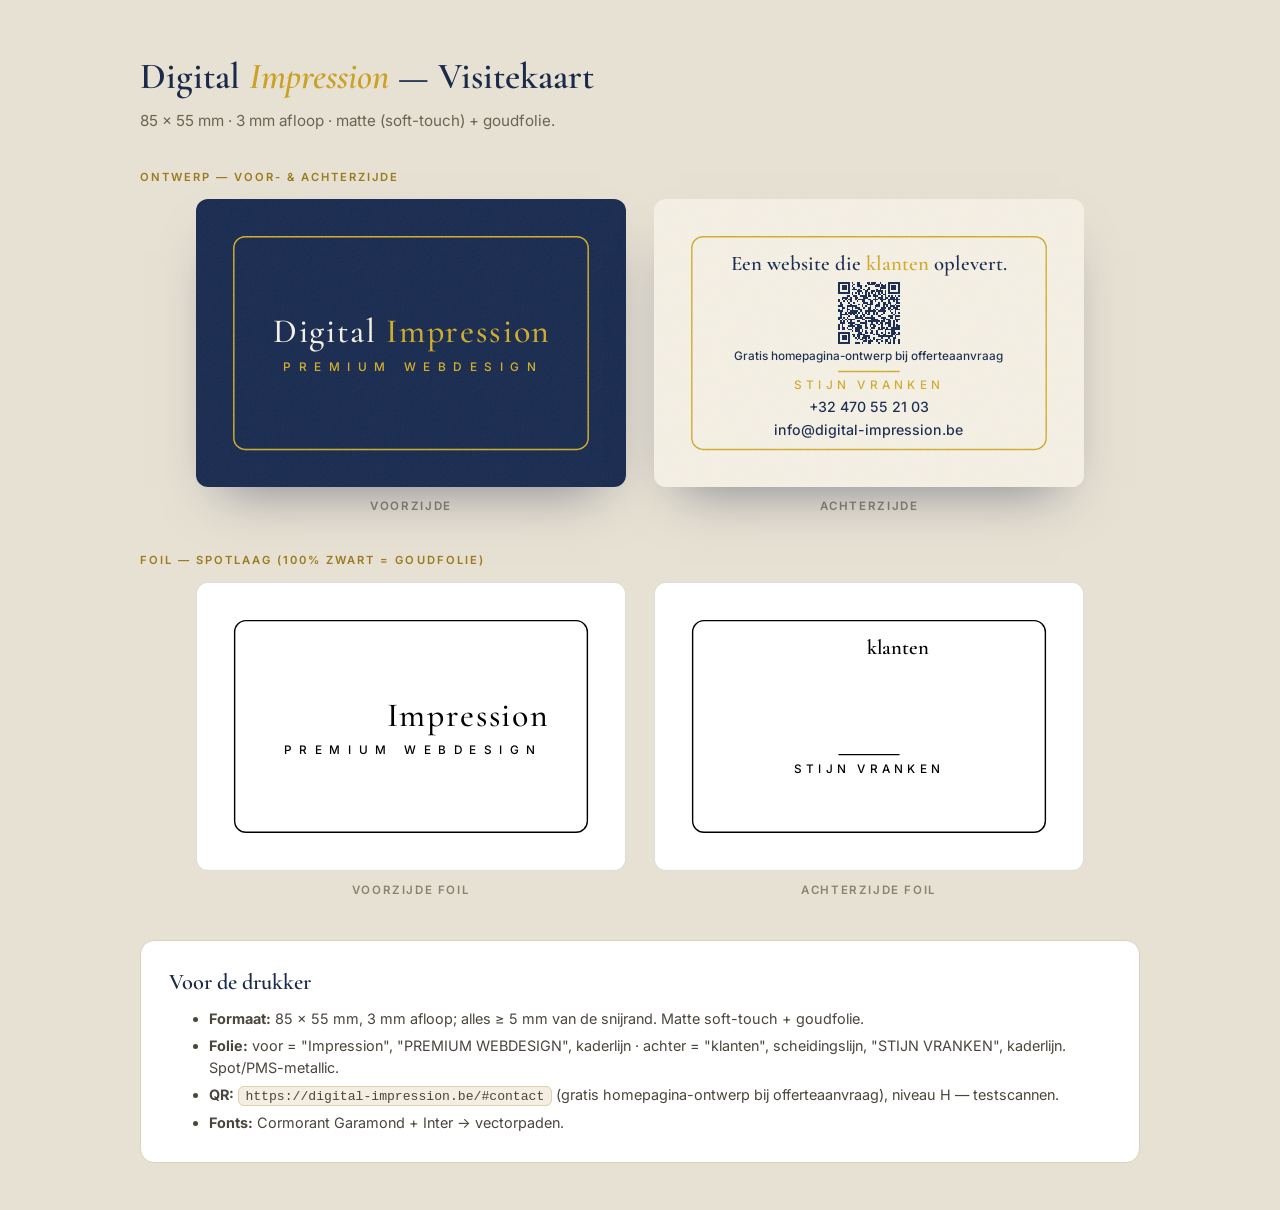
==== commit 3731c00c: "Business card v6: match attached designs — single frame front; back hook + QR (replaces USPs) + sepa" ====
--- a/business-card.html
+++ b/business-card.html
@@ -1,45 +1,38 @@
 <!DOCTYPE html><html lang="nl"><head><meta charset="UTF-8"/><meta name="viewport" content="width=device-width, initial-scale=1.0"/>
-<title>Digital Impression — Visitekaart (foliedruk)</title><link rel="icon" href="assets/favicon.svg"/>
+<title>Digital Impression — Visitekaart</title><link rel="icon" href="assets/favicon.svg"/>
 <link href="https://fonts.googleapis.com/css2?family=Cormorant+Garamond:ital,wght@0,500;0,600;1,500&family=Inter:wght@400;500;600&display=swap" rel="stylesheet"/>
-<style>:root{--navy:#1a2a4a;--gold:#C9A227;--cream:#f2ede0}*{box-sizing:border-box;margin:0}
+<style>:root{--navy:#1a2a4a;--gold:#C9A227}*{box-sizing:border-box;margin:0}
 body{font-family:'Inter',Arial,sans-serif;background:#e7e1d4;color:var(--navy);padding:3rem 1.5rem;line-height:1.55}.wrap{max-width:1000px;margin:0 auto}
-h1{font-family:'Cormorant Garamond',serif;font-weight:600;font-size:2.3rem}h1 em{font-style:italic;color:var(--gold)}
-.sub{color:#6b6453;margin:.25rem 0 2rem;font-size:.95rem}.serif{font-family:'Cormorant Garamond',Georgia,serif}.sans{font-family:'Inter',Arial,sans-serif}
+h1{font-family:'Cormorant Garamond',serif;font-weight:600;font-size:2.3rem}h1 em{font-style:italic;color:var(--gold)}.sub{color:#6b6453;margin:.25rem 0 2rem;font-size:.95rem}
+.serif{font-family:'Cormorant Garamond',Georgia,serif}.sans{font-family:'Inter',Arial,sans-serif}
 .label{font-size:.7rem;letter-spacing:.18em;text-transform:uppercase;color:#9A7B1E;font-weight:600;margin:2.25rem 0 .8rem}
 .cards{display:flex;flex-wrap:wrap;gap:1.75rem;justify-content:center}.col{display:flex;flex-direction:column;align-items:center}
 .card{width:min(430px,92vw);position:relative}.card svg{display:block;width:100%;height:auto;border-radius:12px;box-shadow:0 26px 52px -26px rgba(14,27,60,.5)}
 .card:not(.foil):after{content:"";position:absolute;inset:0;border-radius:12px;pointer-events:none;opacity:.5;mix-blend-mode:overlay;background-image:url("data:image/svg+xml,%3Csvg xmlns='http://www.w3.org/2000/svg' width='120' height='120'%3E%3Cfilter id='n'%3E%3CfeTurbulence type='fractalNoise' baseFrequency='0.9' numOctaves='2'/%3E%3C/filter%3E%3Crect width='100%25' height='100%25' filter='url(%23n)'/%3E%3C/svg%3E")}
-.card.foil svg{border:1px solid #ddd;box-shadow:none}
-.cap{text-align:center;font-size:.72rem;letter-spacing:.14em;text-transform:uppercase;color:#8a836f;font-weight:600;margin-top:.7rem}
-.specs{margin-top:2.5rem;background:#fff;border:1px solid #ddd1b8;border-radius:14px;padding:1.5rem 1.75rem}
-.specs h3{font-family:'Cormorant Garamond',serif;font-size:1.4rem;font-weight:600;margin-bottom:.5rem}.specs li{margin:.28rem 0;font-size:.9rem;color:#4a463c}
+.card.foil svg{border:1px solid #ddd;box-shadow:none}.cap{text-align:center;font-size:.72rem;letter-spacing:.14em;text-transform:uppercase;color:#8a836f;font-weight:600;margin-top:.7rem}
+.specs{margin-top:2.5rem;background:#fff;border:1px solid #ddd1b8;border-radius:14px;padding:1.5rem 1.75rem}.specs h3{font-family:'Cormorant Garamond',serif;font-size:1.4rem;font-weight:600;margin-bottom:.5rem}.specs li{margin:.28rem 0;font-size:.9rem;color:#4a463c}
 code{background:#f3eee1;border:1px solid #ddd1b8;border-radius:6px;padding:.1rem .4rem;font-size:.82rem}</style></head><body><div class="wrap">
-<h1>Digital <em>Impression</em> — Visitekaart</h1>
-<p class="sub">85 × 55 mm · 3 mm afloop · matte (soft-touch) + goudfolie · marineblauw #1a2a4a · crème #f2ede0 · goud #C9A227.</p>
-<p class="label">Ontwerp — voor- &amp; achterzijde</p>
-<div class="cards"><div class="col"><div class="card "><svg viewBox="0 0 91 61">  <rect width="91" height="61" fill="#1a2a4a"/>
+<h1>Digital <em>Impression</em> — Visitekaart</h1><p class="sub">85 × 55 mm · 3 mm afloop · matte (soft-touch) + goudfolie.</p>
+<p class="label">Ontwerp — voor- &amp; achterzijde</p><div class="cards"><div class="col"><div class="card "><svg viewBox="0 0 91 61">  <rect width="91" height="61" fill="#1a2a4a"/>
   <rect x="8" y="8" width="75" height="45" rx="2.4" fill="none" stroke="#C9A227" stroke-width="0.3"/>
-  <rect x="9.4" y="9.4" width="72.2" height="42.2" rx="1.8" fill="none" stroke="#C9A227" stroke-width="0.3"/>
   <text x="45.7" y="30.3" text-anchor="middle" class="serif" font-size="7.2" font-weight="500" letter-spacing="0.35"><tspan fill="#f2ede0">Digital </tspan><tspan fill="#C9A227">Impression</tspan></text>
   <text x="46" y="36.4" text-anchor="middle" class="sans" font-size="2.5" font-weight="500" letter-spacing="1.6" fill="#C9A227">PREMIUM WEBDESIGN</text></svg></div><p class="cap">Voorzijde</p></div><div class="col"><div class="card "><svg viewBox="0 0 91 61">  <rect width="91" height="61" fill="#f2ede0"/>
-  <text x="11" y="20" class="serif" font-size="5.6" font-weight="600" fill="#1a2a4a">digital-impression.be</text>
-  <text x="11" y="26.7" class="serif" font-size="3.4" font-weight="500" fill="#1a2a4a">Stijn Vranken</text>
-  <text x="11" y="34.4" class="sans" font-size="3" font-weight="500" fill="#1a2a4a">+32 496 25 14 45</text>
-  <text x="11" y="39.5" class="sans" font-size="3" font-weight="500" fill="#1a2a4a">info@digital-impression.be</text>
-  <text x="11" y="49.6" class="serif" font-style="italic" font-size="2.8" font-weight="500" fill="#C9A227">Websites die klanten opleveren.</text>
-  <g fill="#1a2a4a" shape-rendering="crispEdges"><rect x="65.000" y="32.500" width="0.405" height="0.405"/><rect x="65.405" y="32.500" width="0.405" height="0.405"/><rect x="65.811" y="32.500" width="0.405" height="0.405"/><rect x="66.216" y="32.500" width="0.405" height="0.405"/><rect x="66.622" y="32.500" width="0.405" height="0.405"/><rect x="67.027" y="32.500" width="0.405" height="0.405"/><rect x="67.432" y="32.500" width="0.405" height="0.405"/><rect x="68.243" y="32.500" width="0.405" height="0.405"/><rect x="69.459" y="32.500" width="0.405" height="0.405"/><rect x="69.865" y="32.500" width="0.405" height="0.405"/><rect x="71.892" y="32.500" width="0.405" height="0.405"/><rect x="72.297" y="32.500" width="0.405" height="0.405"/><rect x="73.108" y="32.500" width="0.405" height="0.405"/><rect x="73.514" y="32.500" width="0.405" height="0.405"/><rect x="73.919" y="32.500" width="0.405" height="0.405"/><rect x="75.135" y="32.500" width="0.405" height="0.405"/><rect x="77.162" y="32.500" width="0.405" height="0.405"/><rect x="77.568" y="32.500" width="0.405" height="0.405"/><rect x="77.973" y="32.500" width="0.405" height="0.405"/><rect x="78.378" y="32.500" width="0.405" height="0.405"/><rect x="78.784" y="32.500" width="0.405" height="0.405"/><rect x="79.189" y="32.500" width="0.405" height="0.405"/><rect x="79.595" y="32.500" width="0.405" height="0.405"/><rect x="65.000" y="32.905" width="0.405" height="0.405"/><rect x="67.432" y="32.905" width="0.405" height="0.405"/><rect x="68.649" y="32.905" width="0.405" height="0.405"/><rect x="69.459" y="32.905" width="0.405" height="0.405"/><rect x="69.865" y="32.905" width="0.405" height="0.405"/><rect x="72.297" y="32.905" width="0.405" height="0.405"/><rect x="72.703" y="32.905" width="0.405" height="0.405"/><rect x="73.108" y="32.905" width="0.405" height="0.405"/><rect x="73.514" y="32.905" width="0.405" height="0.405"/><rect x="74.324" y="32.905" width="0.405" height="0.405"/><rect x="74.730" y="32.905" width="0.405" height="0.405"/><rect x="75.541" y="32.905" width="0.405" height="0.405"/><rect x="76.351" y="32.905" width="0.405" height="0.405"/><rect x="77.162" y="32.905" width="0.405" height="0.405"/><rect x="79.595" y="32.905" width="0.405" height="0.405"/><rect x="65.000" y="33.311" width="0.405" height="0.405"/><rect x="65.811" y="33.311" width="0.405" height="0.405"/><rect x="66.216" y="33.311" width="0.405" height="0.405"/><rect x="66.622" y="33.311" width="0.405" height="0.405"/><rect x="67.432" y="33.311" width="0.405" height="0.405"/><rect x="68.243" y="33.311" width="0.405" height="0.405"/><rect x="69.459" y="33.311" width="0.405" height="0.405"/><rect x="69.865" y="33.311" width="0.405" height="0.405"/><rect x="70.270" y="33.311" width="0.405" height="0.405"/><rect x="71.486" y="33.311" width="0.405" height="0.405"/><rect x="73.919" y="33.311" width="0.405" height="0.405"/><rect x="74.324" y="33.311" width="0.405" height="0.405"/><rect x="74.730" y="33.311" width="0.405" height="0.405"/><rect x="75.541" y="33.311" width="0.405" height="0.405"/><rect x="75.946" y="33.311" width="0.405" height="0.405"/><rect x="76.351" y="33.311" width="0.405" height="0.405"/><rect x="77.162" y="33.311" width="0.405" height="0.405"/><rect x="77.973" y="33.311" width="0.405" height="0.405"/><rect x="78.378" y="33.311" width="0.405" height="0.405"/><rect x="78.784" y="33.311" width="0.405" height="0.405"/><rect x="79.595" y="33.311" width="0.405" height="0.405"/><rect x="65.000" y="33.716" width="0.405" height="0.405"/><rect x="65.811" y="33.716" width="0.405" height="0.405"/><rect x="66.216" y="33.716" width="0.405" height="0.405"/><rect x="66.622" y="33.716" width="0.405" height="0.405"/><rect x="67.432" y="33.716" width="0.405" height="0.405"/><rect x="68.649" y="33.716" width="0.405" height="0.405"/><rect x="70.270" y="33.716" width="0.405" height="0.405"/><rect x="72.297" y="33.716" width="0.405" height="0.405"/><rect x="75.135" y="33.716" width="0.405" height="0.405"/><rect x="75.541" y="33.716" width="0.405" height="0.405"/><rect x="75.946" y="33.716" width="0.405" height="0.405"/><rect x="76.351" y="33.716" width="0.405" height="0.405"/><rect x="77.162" y="33.716" width="0.405" height="0.405"/><rect x="77.973" y="33.716" width="0.405" height="0.405"/><rect x="78.378" y="33.716" width="0.405" height="0.405"/><rect x="78.784" y="33.716" width="0.405" height="0.405"/><rect x="79.595" y="33.716" width="0.405" height="0.405"/><rect x="65.000" y="34.122" width="0.405" height="0.405"/><rect x="65.811" y="34.122" width="0.405" height="0.405"/><rect x="66.216" y="34.122" width="0.405" height="0.405"/><rect x="66.622" y="34.122" width="0.405" height="0.405"/><rect x="67.432" y="34.122" width="0.405" height="0.405"/><rect x="68.243" y="34.122" width="0.405" height="0.405"/><rect x="68.649" y="34.122" width="0.405" height="0.405"/><rect x="69.054" y="34.122" width="0.405" height="0.405"/><rect x="69.865" y="34.122" width="0.405" height="0.405"/><rect x="71.081" y="34.122" width="0.405" height="0.405"/><rect x="71.892" y="34.122" width="0.405" height="0.405"/><rect x="72.297" y="34.122" width="0.405" height="0.405"/><rect x="74.324" y="34.122" width="0.405" height="0.405"/><rect x="75.135" y="34.122" width="0.405" height="0.405"/><rect x="77.162" y="34.122" width="0.405" height="0.405"/><rect x="77.973" y="34.122" width="0.405" height="0.405"/><rect x="78.378" y="34.122" width="0.405" height="0.405"/><rect x="78.784" y="34.122" width="0.405" height="0.405"/><rect x="79.595" y="34.122" width="0.405" height="0.405"/><rect x="65.000" y="34.527" width="0.405" height="0.405"/><rect x="67.432" y="34.527" width="0.405" height="0.405"/><rect x="69.459" y="34.527" width="0.405" height="0.405"/><rect x="69.865" y="34.527" width="0.405" height="0.405"/><rect x="70.270" y="34.527" width="0.405" height="0.405"/><rect x="71.486" y="34.527" width="0.405" height="0.405"/><rect x="71.892" y="34.527" width="0.405" height="0.405"/><rect x="73.108" y="34.527" width="0.405" height="0.405"/><rect x="73.514" y="34.527" width="0.405" height="0.405"/><rect x="74.324" y="34.527" width="0.405" height="0.405"/><rect x="74.730" y="34.527" width="0.405" height="0.405"/><rect x="75.135" y="34.527" width="0.405" height="0.405"/><rect x="75.541" y="34.527" width="0.405" height="0.405"/><rect x="76.351" y="34.527" width="0.405" height="0.405"/><rect x="77.162" y="34.527" width="0.405" height="0.405"/><rect x="79.595" y="34.527" width="0.405" height="0.405"/><rect x="65.000" y="34.932" width="0.405" height="0.405"/><rect x="65.405" y="34.932" width="0.405" height="0.405"/><rect x="65.811" y="34.932" width="0.405" height="0.405"/><rect x="66.216" y="34.932" width="0.405" height="0.405"/><rect x="66.622" y="34.932" width="0.405" height="0.405"/><rect x="67.027" y="34.932" width="0.405" height="0.405"/><rect x="67.432" y="34.932" width="0.405" height="0.405"/><rect x="68.243" y="34.932" width="0.405" height="0.405"/><rect x="69.054" y="34.932" width="0.405" height="0.405"/><rect x="69.865" y="34.932" width="0.405" height="0.405"/><rect x="70.676" y="34.932" width="0.405" height="0.405"/><rect x="71.486" y="34.932" width="0.405" height="0.405"/><rect x="72.297" y="34.932" width="0.405" height="0.405"/><rect x="73.108" y="34.932" width="0.405" height="0.405"/><rect x="73.919" y="34.932" width="0.405" height="0.405"/><rect x="74.730" y="34.932" width="0.405" height="0.405"/><rect x="75.541" y="34.932" width="0.405" height="0.405"/><rect x="76.351" y="34.932" width="0.405" height="0.405"/><rect x="77.162" y="34.932" width="0.405" height="0.405"/><rect x="77.568" y="34.932" width="0.405" height="0.405"/><rect x="77.973" y="34.932" width="0.405" height="0.405"/><rect x="78.378" y="34.932" width="0.405" height="0.405"/><rect x="78.784" y="34.932" width="0.405" height="0.405"/><rect x="79.189" y="34.932" width="0.405" height="0.405"/><rect x="79.595" y="34.932" width="0.405" height="0.405"/><rect x="68.243" y="35.338" width="0.405" height="0.405"/><rect x="69.865" y="35.338" width="0.405" height="0.405"/><rect x="71.486" y="35.338" width="0.405" height="0.405"/><rect x="72.297" y="35.338" width="0.405" height="0.405"/><rect x="73.514" y="35.338" width="0.405" height="0.405"/><rect x="73.919" y="35.338" width="0.405" height="0.405"/><rect x="74.730" y="35.338" width="0.405" height="0.405"/><rect x="75.135" y="35.338" width="0.405" height="0.405"/><rect x="75.946" y="35.338" width="0.405" height="0.405"/><rect x="76.351" y="35.338" width="0.405" height="0.405"/><rect x="67.027" y="35.743" width="0.405" height="0.405"/><rect x="67.432" y="35.743" width="0.405" height="0.405"/><rect x="68.649" y="35.743" width="0.405" height="0.405"/><rect x="69.054" y="35.743" width="0.405" height="0.405"/><rect x="70.270" y="35.743" width="0.405" height="0.405"/><rect x="70.676" y="35.743" width="0.405" height="0.405"/><rect x="71.081" y="35.743" width="0.405" height="0.405"/><rect x="71.486" y="35.743" width="0.405" height="0.405"/><rect x="72.297" y="35.743" width="0.405" height="0.405"/><rect x="72.703" y="35.743" width="0.405" height="0.405"/><rect x="73.514" y="35.743" width="0.405" height="0.405"/><rect x="73.919" y="35.743" width="0.405" height="0.405"/><rect x="74.324" y="35.743" width="0.405" height="0.405"/><rect x="75.541" y="35.743" width="0.405" height="0.405"/><rect x="76.351" y="35.743" width="0.405" height="0.405"/><rect x="77.162" y="35.743" width="0.405" height="0.405"/><rect x="77.973" y="35.743" width="0.405" height="0.405"/><rect x="78.784" y="35.743" width="0.405" height="0.405"/><rect x="79.595" y="35.743" width="0.405" height="0.405"/><rect x="65.811" y="36.149" width="0.405" height="0.405"/><rect x="66.216" y="36.149" width="0.405" height="0.405"/><rect x="66.622" y="36.149" width="0.405" height="0.405"/><rect x="67.027" y="36.149" width="0.405" height="0.405"/><rect x="67.838" y="36.149" width="0.405" height="0.405"/><rect x="69.054" y="36.149" width="0.405" height="0.405"/><rect x="69.459" y="36.149" width="0.405" height="0.405"/><rect x="71.081" y="36.149" width="0.405" height="0.405"/><rect x="71.486" y="36.149" width="0.405" height="0.405"/><rect x="71.892" y="36.149" width="0.405" height="0.405"/><rect x="73.919" y="36.149" width="0.405" height="0.405"/><rect x="74.730" y="36.149" width="0.405" height="0.405"/><rect x="75.135" y="36.149" width="0.405" height="0.405"/><rect x="75.541" y="36.149" width="0.405" height="0.405"/><rect x="76.351" y="36.149" width="0.405" height="0.405"/><rect x="76.757" y="36.149" width="0.405" height="0.405"/><rect x="77.568" y="36.149" width="0.405" height="0.405"/><rect x="77.973" y="36.149" width="0.405" height="0.405"/><rect x="78.378" y="36.149" width="0.405" height="0.405"/><rect x="79.189" y="36.149" width="0.405" height="0.405"/><rect x="65.000" y="36.554" width="0.405" height="0.405"/><rect x="65.811" y="36.554" width="0.405" height="0.405"/><rect x="66.622" y="36.554" width="0.405" height="0.405"/><rect x="67.432" y="36.554" width="0.405" height="0.405"/><rect x="67.838" y="36.554" width="0.405" height="0.405"/><rect x="69.054" y="36.554" width="0.405" height="0.405"/><rect x="69.865" y="36.554" width="0.405" height="0.405"/><rect x="70.270" y="36.554" width="0.405" height="0.405"/><rect x="70.676" y="36.554" width="0.405" height="0.405"/><rect x="71.081" y="36.554" width="0.405" height="0.405"/><rect x="72.297" y="36.554" width="0.405" height="0.405"/><rect x="72.703" y="36.554" width="0.405" height="0.405"/><rect x="73.514" y="36.554" width="0.405" height="0.405"/><rect x="73.919" y="36.554" width="0.405" height="0.405"/><rect x="74.324" y="36.554" width="0.405" height="0.405"/><rect x="75.135" y="36.554" width="0.405" height="0.405"/><rect x="75.541" y="36.554" width="0.405" height="0.405"/><rect x="75.946" y="36.554" width="0.405" height="0.405"/><rect x="76.351" y="36.554" width="0.405" height="0.405"/><rect x="77.162" y="36.554" width="0.405" height="0.405"/><rect x="77.568" y="36.554" width="0.405" height="0.405"/><rect x="77.973" y="36.554" width="0.405" height="0.405"/><rect x="78.378" y="36.554" width="0.405" height="0.405"/><rect x="78.784" y="36.554" width="0.405" height="0.405"/><rect x="79.189" y="36.554" width="0.405" height="0.405"/><rect x="79.595" y="36.554" width="0.405" height="0.405"/><rect x="65.000" y="36.959" width="0.405" height="0.405"/><rect x="66.216" y="36.959" width="0.405" height="0.405"/><rect x="67.027" y="36.959" width="0.405" height="0.405"/><rect x="67.838" y="36.959" width="0.405" height="0.405"/><rect x="69.459" y="36.959" width="0.405" height="0.405"/><rect x="70.676" y="36.959" width="0.405" height="0.405"/><rect x="71.081" y="36.959" width="0.405" height="0.405"/><rect x="72.703" y="36.959" width="0.405" height="0.405"/><rect x="73.108" y="36.959" width="0.405" height="0.405"/><rect x="73.919" y="36.959" width="0.405" height="0.405"/><rect x="75.541" y="36.959" width="0.405" height="0.405"/><rect x="77.162" y="36.959" width="0.405" height="0.405"/><rect x="78.378" y="36.959" width="0.405" height="0.405"/><rect x="79.189" y="36.959" width="0.405" height="0.405"/><rect x="65.405" y="37.365" width="0.405" height="0.405"/><rect x="67.432" y="37.365" width="0.405" height="0.405"/><rect x="68.649" y="37.365" width="0.405" height="0.405"/><rect x="71.081" y="37.365" width="0.405" height="0.405"/><rect x="71.486" y="37.365" width="0.405" height="0.405"/><rect x="71.892" y="37.365" width="0.405" height="0.405"/><rect x="72.703" y="37.365" width="0.405" height="0.405"/><rect x="73.108" y="37.365" width="0.405" height="0.405"/><rect x="74.730" y="37.365" width="0.405" height="0.405"/><rect x="75.946" y="37.365" width="0.405" height="0.405"/><rect x="76.351" y="37.365" width="0.405" height="0.405"/><rect x="77.162" y="37.365" width="0.405" height="0.405"/><rect x="77.568" y="37.365" width="0.405" height="0.405"/><rect x="79.189" y="37.365" width="0.405" height="0.405"/><rect x="79.595" y="37.365" width="0.405" height="0.405"/><rect x="65.405" y="37.770" width="0.405" height="0.405"/><rect x="65.811" y="37.770" width="0.405" height="0.405"/><rect x="67.838" y="37.770" width="0.405" height="0.405"/><rect x="69.865" y="37.770" width="0.405" height="0.405"/><rect x="70.676" y="37.770" width="0.405" height="0.405"/><rect x="71.892" y="37.770" width="0.405" height="0.405"/><rect x="72.297" y="37.770" width="0.405" height="0.405"/><rect x="72.703" y="37.770" width="0.405" height="0.405"/><rect x="73.108" y="37.770" width="0.405" height="0.405"/><rect x="74.324" y="37.770" width="0.405" height="0.405"/><rect x="74.730" y="37.770" width="0.405" height="0.405"/><rect x="75.946" y="37.770" width="0.405" height="0.405"/><rect x="76.351" y="37.770" width="0.405" height="0.405"/><rect x="76.757" y="37.770" width="0.405" height="0.405"/><rect x="77.568" y="37.770" width="0.405" height="0.405"/><rect x="78.784" y="37.770" width="0.405" height="0.405"/><rect x="65.000" y="38.176" width="0.405" height="0.405"/><rect x="65.405" y="38.176" width="0.405" height="0.405"/><rect x="65.811" y="38.176" width="0.405" height="0.405"/><rect x="67.027" y="38.176" width="0.405" height="0.405"/><rect x="67.432" y="38.176" width="0.405" height="0.405"/><rect x="67.838" y="38.176" width="0.405" height="0.405"/><rect x="68.243" y="38.176" width="0.405" height="0.405"/><rect x="68.649" y="38.176" width="0.405" height="0.405"/><rect x="69.054" y="38.176" width="0.405" height="0.405"/><rect x="70.676" y="38.176" width="0.405" height="0.405"/><rect x="71.486" y="38.176" width="0.405" height="0.405"/><rect x="72.703" y="38.176" width="0.405" height="0.405"/><rect x="73.919" y="38.176" width="0.405" height="0.405"/><rect x="74.324" y="38.176" width="0.405" height="0.405"/><rect x="74.730" y="38.176" width="0.405" height="0.405"/><rect x="75.946" y="38.176" width="0.405" height="0.405"/><rect x="76.757" y="38.176" width="0.405" height="0.405"/><rect x="77.568" y="38.176" width="0.405" height="0.405"/><rect x="77.973" y="38.176" width="0.405" height="0.405"/><rect x="78.378" y="38.176" width="0.405" height="0.405"/><rect x="79.189" y="38.176" width="0.405" height="0.405"/><rect x="79.595" y="38.176" width="0.405" height="0.405"/><rect x="65.811" y="38.581" width="0.405" height="0.405"/><rect x="66.216" y="38.581" width="0.405" height="0.405"/><rect x="67.027" y="38.581" width="0.405" height="0.405"/><rect x="68.243" y="38.581" width="0.405" height="0.405"/><rect x="69.054" y="38.581" width="0.405" height="0.405"/><rect x="69.459" y="38.581" width="0.405" height="0.405"/><rect x="69.865" y="38.581" width="0.405" height="0.405"/><rect x="71.081" y="38.581" width="0.405" height="0.405"/><rect x="72.297" y="38.581" width="0.405" height="0.405"/><rect x="72.703" y="38.581" width="0.405" height="0.405"/><rect x="73.919" y="38.581" width="0.405" height="0.405"/><rect x="75.541" y="38.581" width="0.405" height="0.405"/><rect x="75.946" y="38.581" width="0.405" height="0.405"/><rect x="76.351" y="38.581" width="0.405" height="0.405"/><rect x="77.162" y="38.581" width="0.405" height="0.405"/><rect x="77.568" y="38.581" width="0.405" height="0.405"/><rect x="78.378" y="38.581" width="0.405" height="0.405"/><rect x="78.784" y="38.581" width="0.405" height="0.405"/><rect x="79.189" y="38.581" width="0.405" height="0.405"/><rect x="65.000" y="38.986" width="0.405" height="0.405"/><rect x="65.811" y="38.986" width="0.405" height="0.405"/><rect x="67.027" y="38.986" width="0.405" height="0.405"/><rect x="67.432" y="38.986" width="0.405" height="0.405"/><rect x="68.243" y="38.986" width="0.405" height="0.405"/><rect x="69.865" y="38.986" width="0.405" height="0.405"/><rect x="70.270" y="38.986" width="0.405" height="0.405"/><rect x="72.297" y="38.986" width="0.405" height="0.405"/><rect x="72.703" y="38.986" width="0.405" height="0.405"/><rect x="73.514" y="38.986" width="0.405" height="0.405"/><rect x="74.324" y="38.986" width="0.405" height="0.405"/><rect x="75.135" y="38.986" width="0.405" height="0.405"/><rect x="75.541" y="38.986" width="0.405" height="0.405"/><rect x="75.946" y="38.986" width="0.405" height="0.405"/><rect x="77.162" y="38.986" width="0.405" height="0.405"/><rect x="77.973" y="38.986" width="0.405" height="0.405"/><rect x="78.784" y="38.986" width="0.405" height="0.405"/><rect x="79.189" y="38.986" width="0.405" height="0.405"/><rect x="79.595" y="38.986" width="0.405" height="0.405"/><rect x="65.000" y="39.392" width="0.405" height="0.405"/><rect x="65.405" y="39.392" width="0.405" height="0.405"/><rect x="65.811" y="39.392" width="0.405" height="0.405"/><rect x="67.027" y="39.392" width="0.405" height="0.405"/><rect x="67.838" y="39.392" width="0.405" height="0.405"/><rect x="68.243" y="39.392" width="0.405" height="0.405"/><rect x="68.649" y="39.392" width="0.405" height="0.405"/><rect x="69.054" y="39.392" width="0.405" height="0.405"/><rect x="69.459" y="39.392" width="0.405" height="0.405"/><rect x="70.270" y="39.392" width="0.405" height="0.405"/><rect x="71.486" y="39.392" width="0.405" height="0.405"/><rect x="71.892" y="39.392" width="0.405" height="0.405"/><rect x="72.297" y="39.392" width="0.405" height="0.405"/><rect x="72.703" y="39.392" width="0.405" height="0.405"/><rect x="73.108" y="39.392" width="0.405" height="0.405"/><rect x="73.514" y="39.392" width="0.405" height="0.405"/><rect x="73.919" y="39.392" width="0.405" height="0.405"/><rect x="74.730" y="39.392" width="0.405" height="0.405"/><rect x="75.135" y="39.392" width="0.405" height="0.405"/><rect x="75.541" y="39.392" width="0.405" height="0.405"/><rect x="75.946" y="39.392" width="0.405" height="0.405"/><rect x="76.351" y="39.392" width="0.405" height="0.405"/><rect x="77.568" y="39.392" width="0.405" height="0.405"/><rect x="78.784" y="39.392" width="0.405" height="0.405"/><rect x="65.405" y="39.797" width="0.405" height="0.405"/><rect x="66.622" y="39.797" width="0.405" height="0.405"/><rect x="67.432" y="39.797" width="0.405" height="0.405"/><rect x="67.838" y="39.797" width="0.405" height="0.405"/><rect x="68.243" y="39.797" width="0.405" height="0.405"/><rect x="68.649" y="39.797" width="0.405" height="0.405"/><rect x="69.054" y="39.797" width="0.405" height="0.405"/><rect x="69.865" y="39.797" width="0.405" height="0.405"/><rect x="70.676" y="39.797" width="0.405" height="0.405"/><rect x="71.486" y="39.797" width="0.405" height="0.405"/><rect x="72.297" y="39.797" width="0.405" height="0.405"/><rect x="73.514" y="39.797" width="0.405" height="0.405"/><rect x="74.324" y="39.797" width="0.405" height="0.405"/><rect x="75.946" y="39.797" width="0.405" height="0.405"/><rect x="77.973" y="39.797" width="0.405" height="0.405"/><rect x="78.784" y="39.797" width="0.405" height="0.405"/><rect x="79.595" y="39.797" width="0.405" height="0.405"/><rect x="65.405" y="40.203" width="0.405" height="0.405"/><rect x="65.811" y="40.203" width="0.405" height="0.405"/><rect x="66.216" y="40.203" width="0.405" height="0.405"/><rect x="66.622" y="40.203" width="0.405" height="0.405"/><rect x="67.027" y="40.203" width="0.405" height="0.405"/><rect x="67.838" y="40.203" width="0.405" height="0.405"/><rect x="68.649" y="40.203" width="0.405" height="0.405"/><rect x="69.459" y="40.203" width="0.405" height="0.405"/><rect x="70.676" y="40.203" width="0.405" height="0.405"/><rect x="71.081" y="40.203" width="0.405" height="0.405"/><rect x="71.892" y="40.203" width="0.405" height="0.405"/><rect x="72.297" y="40.203" width="0.405" height="0.405"/><rect x="73.514" y="40.203" width="0.405" height="0.405"/><rect x="74.324" y="40.203" width="0.405" height="0.405"/><rect x="75.541" y="40.203" width="0.405" height="0.405"/><rect x="78.378" y="40.203" width="0.405" height="0.405"/><rect x="65.405" y="40.608" width="0.405" height="0.405"/><rect x="67.432" y="40.608" width="0.405" height="0.405"/><rect x="69.054" y="40.608" width="0.405" height="0.405"/><rect x="69.459" y="40.608" width="0.405" height="0.405"/><rect x="70.270" y="40.608" width="0.405" height="0.405"/><rect x="71.081" y="40.608" width="0.405" height="0.405"/><rect x="73.108" y="40.608" width="0.405" height="0.405"/><rect x="74.730" y="40.608" width="0.405" height="0.405"/><rect x="75.135" y="40.608" width="0.405" height="0.405"/><rect x="77.162" y="40.608" width="0.405" height="0.405"/><rect x="77.568" y="40.608" width="0.405" height="0.405"/><rect x="77.973" y="40.608" width="0.405" height="0.405"/><rect x="78.784" y="40.608" width="0.405" height="0.405"/><rect x="79.189" y="40.608" width="0.405" height="0.405"/><rect x="79.595" y="40.608" width="0.405" height="0.405"/><rect x="65.000" y="41.014" width="0.405" height="0.405"/><rect x="65.405" y="41.014" width="0.405" height="0.405"/><rect x="66.216" y="41.014" width="0.405" height="0.405"/><rect x="67.027" y="41.014" width="0.405" height="0.405"/><rect x="69.054" y="41.014" width="0.405" height="0.405"/><rect x="69.459" y="41.014" width="0.405" height="0.405"/><rect x="69.865" y="41.014" width="0.405" height="0.405"/><rect x="70.270" y="41.014" width="0.405" height="0.405"/><rect x="70.676" y="41.014" width="0.405" height="0.405"/><rect x="71.486" y="41.014" width="0.405" height="0.405"/><rect x="71.892" y="41.014" width="0.405" height="0.405"/><rect x="72.297" y="41.014" width="0.405" height="0.405"/><rect x="72.703" y="41.014" width="0.405" height="0.405"/><rect x="73.108" y="41.014" width="0.405" height="0.405"/><rect x="73.514" y="41.014" width="0.405" height="0.405"/><rect x="75.541" y="41.014" width="0.405" height="0.405"/><rect x="75.946" y="41.014" width="0.405" height="0.405"/><rect x="76.351" y="41.014" width="0.405" height="0.405"/><rect x="77.568" y="41.014" width="0.405" height="0.405"/><rect x="77.973" y="41.014" width="0.405" height="0.405"/><rect x="78.784" y="41.014" width="0.405" height="0.405"/><rect x="65.000" y="41.419" width="0.405" height="0.405"/><rect x="65.811" y="41.419" width="0.405" height="0.405"/><rect x="66.622" y="41.419" width="0.405" height="0.405"/><rect x="67.432" y="41.419" width="0.405" height="0.405"/><rect x="67.838" y="41.419" width="0.405" height="0.405"/><rect x="68.243" y="41.419" width="0.405" height="0.405"/><rect x="68.649" y="41.419" width="0.405" height="0.405"/><rect x="70.676" y="41.419" width="0.405" height="0.405"/><rect x="71.081" y="41.419" width="0.405" height="0.405"/><rect x="73.108" y="41.419" width="0.405" height="0.405"/><rect x="73.514" y="41.419" width="0.405" height="0.405"/><rect x="73.919" y="41.419" width="0.405" height="0.405"/><rect x="74.324" y="41.419" width="0.405" height="0.405"/><rect x="75.946" y="41.419" width="0.405" height="0.405"/><rect x="76.757" y="41.419" width="0.405" height="0.405"/><rect x="77.162" y="41.419" width="0.405" height="0.405"/><rect x="78.784" y="41.419" width="0.405" height="0.405"/><rect x="79.189" y="41.419" width="0.405" height="0.405"/><rect x="79.595" y="41.419" width="0.405" height="0.405"/><rect x="65.405" y="41.824" width="0.405" height="0.405"/><rect x="66.216" y="41.824" width="0.405" height="0.405"/><rect x="67.027" y="41.824" width="0.405" height="0.405"/><rect x="67.838" y="41.824" width="0.405" height="0.405"/><rect x="69.459" y="41.824" width="0.405" height="0.405"/><rect x="69.865" y="41.824" width="0.405" height="0.405"/><rect x="71.486" y="41.824" width="0.405" height="0.405"/><rect x="72.297" y="41.824" width="0.405" height="0.405"/><rect x="72.703" y="41.824" width="0.405" height="0.405"/><rect x="73.108" y="41.824" width="0.405" height="0.405"/><rect x="73.514" y="41.824" width="0.405" height="0.405"/><rect x="73.919" y="41.824" width="0.405" height="0.405"/><rect x="74.324" y="41.824" width="0.405" height="0.405"/><rect x="74.730" y="41.824" width="0.405" height="0.405"/><rect x="75.541" y="41.824" width="0.405" height="0.405"/><rect x="75.946" y="41.824" width="0.405" height="0.405"/><rect x="77.162" y="41.824" width="0.405" height="0.405"/><rect x="77.568" y="41.824" width="0.405" height="0.405"/><rect x="78.378" y="41.824" width="0.405" height="0.405"/><rect x="79.189" y="41.824" width="0.405" height="0.405"/><rect x="65.405" y="42.230" width="0.405" height="0.405"/><rect x="65.811" y="42.230" width="0.405" height="0.405"/><rect x="66.216" y="42.230" width="0.405" height="0.405"/><rect x="67.432" y="42.230" width="0.405" height="0.405"/><rect x="67.838" y="42.230" width="0.405" height="0.405"/><rect x="68.243" y="42.230" width="0.405" height="0.405"/><rect x="68.649" y="42.230" width="0.405" height="0.405"/><rect x="70.270" y="42.230" width="0.405" height="0.405"/><rect x="70.676" y="42.230" width="0.405" height="0.405"/><rect x="71.081" y="42.230" width="0.405" height="0.405"/><rect x="71.486" y="42.230" width="0.405" height="0.405"/><rect x="73.108" y="42.230" width="0.405" height="0.405"/><rect x="74.324" y="42.230" width="0.405" height="0.405"/><rect x="75.135" y="42.230" width="0.405" height="0.405"/><rect x="75.541" y="42.230" width="0.405" height="0.405"/><rect x="76.351" y="42.230" width="0.405" height="0.405"/><rect x="76.757" y="42.230" width="0.405" height="0.405"/><rect x="77.162" y="42.230" width="0.405" height="0.405"/><rect x="77.568" y="42.230" width="0.405" height="0.405"/><rect x="78.378" y="42.230" width="0.405" height="0.405"/><rect x="65.000" y="42.635" width="0.405" height="0.405"/><rect x="65.811" y="42.635" width="0.405" height="0.405"/><rect x="67.838" y="42.635" width="0.405" height="0.405"/><rect x="68.243" y="42.635" width="0.405" height="0.405"/><rect x="69.054" y="42.635" width="0.405" height="0.405"/><rect x="69.459" y="42.635" width="0.405" height="0.405"/><rect x="69.865" y="42.635" width="0.405" height="0.405"/><rect x="71.486" y="42.635" width="0.405" height="0.405"/><rect x="72.703" y="42.635" width="0.405" height="0.405"/><rect x="73.108" y="42.635" width="0.405" height="0.405"/><rect x="73.514" y="42.635" width="0.405" height="0.405"/><rect x="74.730" y="42.635" width="0.405" height="0.405"/><rect x="75.541" y="42.635" width="0.405" height="0.405"/><rect x="76.351" y="42.635" width="0.405" height="0.405"/><rect x="77.162" y="42.635" width="0.405" height="0.405"/><rect x="77.568" y="42.635" width="0.405" height="0.405"/><rect x="78.378" y="42.635" width="0.405" height="0.405"/><rect x="79.189" y="42.635" width="0.405" height="0.405"/><rect x="65.000" y="43.041" width="0.405" height="0.405"/><rect x="65.811" y="43.041" width="0.405" height="0.405"/><rect x="67.432" y="43.041" width="0.405" height="0.405"/><rect x="67.838" y="43.041" width="0.405" height="0.405"/><rect x="68.243" y="43.041" width="0.405" height="0.405"/><rect x="68.649" y="43.041" width="0.405" height="0.405"/><rect x="69.459" y="43.041" width="0.405" height="0.405"/><rect x="69.865" y="43.041" width="0.405" height="0.405"/><rect x="70.270" y="43.041" width="0.405" height="0.405"/><rect x="71.486" y="43.041" width="0.405" height="0.405"/><rect x="72.703" y="43.041" width="0.405" height="0.405"/><rect x="73.514" y="43.041" width="0.405" height="0.405"/><rect x="73.919" y="43.041" width="0.405" height="0.405"/><rect x="75.541" y="43.041" width="0.405" height="0.405"/><rect x="77.162" y="43.041" width="0.405" height="0.405"/><rect x="77.568" y="43.041" width="0.405" height="0.405"/><rect x="78.378" y="43.041" width="0.405" height="0.405"/><rect x="79.189" y="43.041" width="0.405" height="0.405"/><rect x="79.595" y="43.041" width="0.405" height="0.405"/><rect x="65.000" y="43.446" width="0.405" height="0.405"/><rect x="65.811" y="43.446" width="0.405" height="0.405"/><rect x="66.216" y="43.446" width="0.405" height="0.405"/><rect x="67.027" y="43.446" width="0.405" height="0.405"/><rect x="68.243" y="43.446" width="0.405" height="0.405"/><rect x="69.054" y="43.446" width="0.405" height="0.405"/><rect x="69.459" y="43.446" width="0.405" height="0.405"/><rect x="69.865" y="43.446" width="0.405" height="0.405"/><rect x="70.270" y="43.446" width="0.405" height="0.405"/><rect x="71.486" y="43.446" width="0.405" height="0.405"/><rect x="71.892" y="43.446" width="0.405" height="0.405"/><rect x="73.108" y="43.446" width="0.405" height="0.405"/><rect x="73.514" y="43.446" width="0.405" height="0.405"/><rect x="74.730" y="43.446" width="0.405" height="0.405"/><rect x="75.541" y="43.446" width="0.405" height="0.405"/><rect x="75.946" y="43.446" width="0.405" height="0.405"/><rect x="76.757" y="43.446" width="0.405" height="0.405"/><rect x="77.973" y="43.446" width="0.405" height="0.405"/><rect x="78.378" y="43.446" width="0.405" height="0.405"/><rect x="78.784" y="43.446" width="0.405" height="0.405"/><rect x="79.189" y="43.446" width="0.405" height="0.405"/><rect x="79.595" y="43.446" width="0.405" height="0.405"/><rect x="65.000" y="43.851" width="0.405" height="0.405"/><rect x="65.811" y="43.851" width="0.405" height="0.405"/><rect x="66.216" y="43.851" width="0.405" height="0.405"/><rect x="67.432" y="43.851" width="0.405" height="0.405"/><rect x="67.838" y="43.851" width="0.405" height="0.405"/><rect x="69.054" y="43.851" width="0.405" height="0.405"/><rect x="69.459" y="43.851" width="0.405" height="0.405"/><rect x="69.865" y="43.851" width="0.405" height="0.405"/><rect x="70.676" y="43.851" width="0.405" height="0.405"/><rect x="72.703" y="43.851" width="0.405" height="0.405"/><rect x="74.730" y="43.851" width="0.405" height="0.405"/><rect x="75.135" y="43.851" width="0.405" height="0.405"/><rect x="75.541" y="43.851" width="0.405" height="0.405"/><rect x="76.351" y="43.851" width="0.405" height="0.405"/><rect x="76.757" y="43.851" width="0.405" height="0.405"/><rect x="77.162" y="43.851" width="0.405" height="0.405"/><rect x="77.568" y="43.851" width="0.405" height="0.405"/><rect x="77.973" y="43.851" width="0.405" height="0.405"/><rect x="78.378" y="43.851" width="0.405" height="0.405"/><rect x="78.784" y="43.851" width="0.405" height="0.405"/><rect x="79.189" y="43.851" width="0.405" height="0.405"/><rect x="79.595" y="43.851" width="0.405" height="0.405"/><rect x="68.243" y="44.257" width="0.405" height="0.405"/><rect x="69.054" y="44.257" width="0.405" height="0.405"/><rect x="69.459" y="44.257" width="0.405" height="0.405"/><rect x="69.865" y="44.257" width="0.405" height="0.405"/><rect x="70.676" y="44.257" width="0.405" height="0.405"/><rect x="71.486" y="44.257" width="0.405" height="0.405"/><rect x="73.108" y="44.257" width="0.405" height="0.405"/><rect x="74.324" y="44.257" width="0.405" height="0.405"/><rect x="76.351" y="44.257" width="0.405" height="0.405"/><rect x="77.973" y="44.257" width="0.405" height="0.405"/><rect x="78.378" y="44.257" width="0.405" height="0.405"/><rect x="65.000" y="44.662" width="0.405" height="0.405"/><rect x="65.405" y="44.662" width="0.405" height="0.405"/><rect x="65.811" y="44.662" width="0.405" height="0.405"/><rect x="66.216" y="44.662" width="0.405" height="0.405"/><rect x="66.622" y="44.662" width="0.405" height="0.405"/><rect x="67.027" y="44.662" width="0.405" height="0.405"/><rect x="67.432" y="44.662" width="0.405" height="0.405"/><rect x="69.865" y="44.662" width="0.405" height="0.405"/><rect x="70.270" y="44.662" width="0.405" height="0.405"/><rect x="71.486" y="44.662" width="0.405" height="0.405"/><rect x="71.892" y="44.662" width="0.405" height="0.405"/><rect x="72.703" y="44.662" width="0.405" height="0.405"/><rect x="73.108" y="44.662" width="0.405" height="0.405"/><rect x="74.324" y="44.662" width="0.405" height="0.405"/><rect x="75.541" y="44.662" width="0.405" height="0.405"/><rect x="76.351" y="44.662" width="0.405" height="0.405"/><rect x="77.162" y="44.662" width="0.405" height="0.405"/><rect x="77.973" y="44.662" width="0.405" height="0.405"/><rect x="78.378" y="44.662" width="0.405" height="0.405"/><rect x="78.784" y="44.662" width="0.405" height="0.405"/><rect x="79.595" y="44.662" width="0.405" height="0.405"/><rect x="65.000" y="45.068" width="0.405" height="0.405"/><rect x="67.432" y="45.068" width="0.405" height="0.405"/><rect x="68.243" y="45.068" width="0.405" height="0.405"/><rect x="68.649" y="45.068" width="0.405" height="0.405"/><rect x="69.459" y="45.068" width="0.405" height="0.405"/><rect x="69.865" y="45.068" width="0.405" height="0.405"/><rect x="70.270" y="45.068" width="0.405" height="0.405"/><rect x="70.676" y="45.068" width="0.405" height="0.405"/><rect x="71.081" y="45.068" width="0.405" height="0.405"/><rect x="73.514" y="45.068" width="0.405" height="0.405"/><rect x="74.324" y="45.068" width="0.405" height="0.405"/><rect x="74.730" y="45.068" width="0.405" height="0.405"/><rect x="75.946" y="45.068" width="0.405" height="0.405"/><rect x="76.351" y="45.068" width="0.405" height="0.405"/><rect x="77.973" y="45.068" width="0.405" height="0.405"/><rect x="78.378" y="45.068" width="0.405" height="0.405"/><rect x="79.189" y="45.068" width="0.405" height="0.405"/><rect x="79.595" y="45.068" width="0.405" height="0.405"/><rect x="65.000" y="45.473" width="0.405" height="0.405"/><rect x="65.811" y="45.473" width="0.405" height="0.405"/><rect x="66.216" y="45.473" width="0.405" height="0.405"/><rect x="66.622" y="45.473" width="0.405" height="0.405"/><rect x="67.432" y="45.473" width="0.405" height="0.405"/><rect x="68.649" y="45.473" width="0.405" height="0.405"/><rect x="69.459" y="45.473" width="0.405" height="0.405"/><rect x="69.865" y="45.473" width="0.405" height="0.405"/><rect x="71.081" y="45.473" width="0.405" height="0.405"/><rect x="71.486" y="45.473" width="0.405" height="0.405"/><rect x="71.892" y="45.473" width="0.405" height="0.405"/><rect x="72.297" y="45.473" width="0.405" height="0.405"/><rect x="74.730" y="45.473" width="0.405" height="0.405"/><rect x="75.135" y="45.473" width="0.405" height="0.405"/><rect x="75.541" y="45.473" width="0.405" height="0.405"/><rect x="75.946" y="45.473" width="0.405" height="0.405"/><rect x="76.351" y="45.473" width="0.405" height="0.405"/><rect x="76.757" y="45.473" width="0.405" height="0.405"/><rect x="77.162" y="45.473" width="0.405" height="0.405"/><rect x="77.568" y="45.473" width="0.405" height="0.405"/><rect x="77.973" y="45.473" width="0.405" height="0.405"/><rect x="78.784" y="45.473" width="0.405" height="0.405"/><rect x="65.000" y="45.878" width="0.405" height="0.405"/><rect x="65.811" y="45.878" width="0.405" height="0.405"/><rect x="66.216" y="45.878" width="0.405" height="0.405"/><rect x="66.622" y="45.878" width="0.405" height="0.405"/><rect x="67.432" y="45.878" width="0.405" height="0.405"/><rect x="69.054" y="45.878" width="0.405" height="0.405"/><rect x="69.865" y="45.878" width="0.405" height="0.405"/><rect x="70.676" y="45.878" width="0.405" height="0.405"/><rect x="71.081" y="45.878" width="0.405" height="0.405"/><rect x="71.486" y="45.878" width="0.405" height="0.405"/><rect x="72.297" y="45.878" width="0.405" height="0.405"/><rect x="73.514" y="45.878" width="0.405" height="0.405"/><rect x="75.541" y="45.878" width="0.405" height="0.405"/><rect x="77.162" y="45.878" width="0.405" height="0.405"/><rect x="78.378" y="45.878" width="0.405" height="0.405"/><rect x="78.784" y="45.878" width="0.405" height="0.405"/><rect x="65.000" y="46.284" width="0.405" height="0.405"/><rect x="65.811" y="46.284" width="0.405" height="0.405"/><rect x="66.216" y="46.284" width="0.405" height="0.405"/><rect x="66.622" y="46.284" width="0.405" height="0.405"/><rect x="67.432" y="46.284" width="0.405" height="0.405"/><rect x="69.459" y="46.284" width="0.405" height="0.405"/><rect x="70.270" y="46.284" width="0.405" height="0.405"/><rect x="70.676" y="46.284" width="0.405" height="0.405"/><rect x="71.486" y="46.284" width="0.405" height="0.405"/><rect x="72.703" y="46.284" width="0.405" height="0.405"/><rect x="73.514" y="46.284" width="0.405" height="0.405"/><rect x="74.324" y="46.284" width="0.405" height="0.405"/><rect x="74.730" y="46.284" width="0.405" height="0.405"/><rect x="75.135" y="46.284" width="0.405" height="0.405"/><rect x="76.351" y="46.284" width="0.405" height="0.405"/><rect x="76.757" y="46.284" width="0.405" height="0.405"/><rect x="77.568" y="46.284" width="0.405" height="0.405"/><rect x="78.378" y="46.284" width="0.405" height="0.405"/><rect x="79.595" y="46.284" width="0.405" height="0.405"/><rect x="65.000" y="46.689" width="0.405" height="0.405"/><rect x="67.432" y="46.689" width="0.405" height="0.405"/><rect x="71.081" y="46.689" width="0.405" height="0.405"/><rect x="71.486" y="46.689" width="0.405" height="0.405"/><rect x="72.297" y="46.689" width="0.405" height="0.405"/><rect x="72.703" y="46.689" width="0.405" height="0.405"/><rect x="73.108" y="46.689" width="0.405" height="0.405"/><rect x="74.324" y="46.689" width="0.405" height="0.405"/><rect x="75.541" y="46.689" width="0.405" height="0.405"/><rect x="76.351" y="46.689" width="0.405" height="0.405"/><rect x="76.757" y="46.689" width="0.405" height="0.405"/><rect x="77.568" y="46.689" width="0.405" height="0.405"/><rect x="78.378" y="46.689" width="0.405" height="0.405"/><rect x="79.595" y="46.689" width="0.405" height="0.405"/><rect x="65.000" y="47.095" width="0.405" height="0.405"/><rect x="65.405" y="47.095" width="0.405" height="0.405"/><rect x="65.811" y="47.095" width="0.405" height="0.405"/><rect x="66.216" y="47.095" width="0.405" height="0.405"/><rect x="66.622" y="47.095" width="0.405" height="0.405"/><rect x="67.027" y="47.095" width="0.405" height="0.405"/><rect x="67.432" y="47.095" width="0.405" height="0.405"/><rect x="69.054" y="47.095" width="0.405" height="0.405"/><rect x="69.459" y="47.095" width="0.405" height="0.405"/><rect x="69.865" y="47.095" width="0.405" height="0.405"/><rect x="70.676" y="47.095" width="0.405" height="0.405"/><rect x="72.297" y="47.095" width="0.405" height="0.405"/><rect x="72.703" y="47.095" width="0.405" height="0.405"/><rect x="74.730" y="47.095" width="0.405" height="0.405"/><rect x="76.351" y="47.095" width="0.405" height="0.405"/><rect x="77.162" y="47.095" width="0.405" height="0.405"/><rect x="77.568" y="47.095" width="0.405" height="0.405"/><rect x="78.378" y="47.095" width="0.405" height="0.405"/><rect x="79.595" y="47.095" width="0.405" height="0.405"/></g>
-  <rect x="62.80" y="30.30" width="19.40" height="19.40" rx="1.2" fill="none" stroke="#C9A227" stroke-width="0.3"/></svg></div><p class="cap">Achterzijde</p></div></div>
-<p class="label">FOIL — spotlaag (100% zwart = goudfolie)</p>
-<div class="cards"><div class="col"><div class="card foil"><svg viewBox="0 0 91 61"><rect width="91" height="61" fill="#fff"/>  <rect x="8" y="8" width="75" height="45" rx="2.4" fill="none" stroke="#000000" stroke-width="0.3"/>
-  <rect x="9.4" y="9.4" width="72.2" height="42.2" rx="1.8" fill="none" stroke="#000000" stroke-width="0.3"/>
+  <rect x="8" y="8" width="75" height="45" rx="2.4" fill="none" stroke="#C9A227" stroke-width="0.3"/>
+  <text x="45.5" y="15" text-anchor="middle" class="serif" font-size="4.4" font-weight="600"><tspan fill="#1a2a4a">Een website die </tspan><tspan fill="#C9A227">klanten</tspan><tspan fill="#1a2a4a"> oplevert.</tspan></text>
+  <g fill="#1a2a4a" shape-rendering="crispEdges"><rect x="39.000" y="17.600" width="0.351" height="0.351"/><rect x="39.351" y="17.600" width="0.351" height="0.351"/><rect x="39.703" y="17.600" width="0.351" height="0.351"/><rect x="40.054" y="17.600" width="0.351" height="0.351"/><rect x="40.405" y="17.600" width="0.351" height="0.351"/><rect x="40.757" y="17.600" width="0.351" height="0.351"/><rect x="41.108" y="17.600" width="0.351" height="0.351"/><rect x="41.811" y="17.600" width="0.351" height="0.351"/><rect x="42.865" y="17.600" width="0.351" height="0.351"/><rect x="43.216" y="17.600" width="0.351" height="0.351"/><rect x="44.973" y="17.600" width="0.351" height="0.351"/><rect x="45.324" y="17.600" width="0.351" height="0.351"/><rect x="46.027" y="17.600" width="0.351" height="0.351"/><rect x="46.378" y="17.600" width="0.351" height="0.351"/><rect x="46.730" y="17.600" width="0.351" height="0.351"/><rect x="47.784" y="17.600" width="0.351" height="0.351"/><rect x="49.541" y="17.600" width="0.351" height="0.351"/><rect x="49.892" y="17.600" width="0.351" height="0.351"/><rect x="50.243" y="17.600" width="0.351" height="0.351"/><rect x="50.595" y="17.600" width="0.351" height="0.351"/><rect x="50.946" y="17.600" width="0.351" height="0.351"/><rect x="51.297" y="17.600" width="0.351" height="0.351"/><rect x="51.649" y="17.600" width="0.351" height="0.351"/><rect x="39.000" y="17.951" width="0.351" height="0.351"/><rect x="41.108" y="17.951" width="0.351" height="0.351"/><rect x="42.162" y="17.951" width="0.351" height="0.351"/><rect x="42.865" y="17.951" width="0.351" height="0.351"/><rect x="43.216" y="17.951" width="0.351" height="0.351"/><rect x="45.324" y="17.951" width="0.351" height="0.351"/><rect x="45.676" y="17.951" width="0.351" height="0.351"/><rect x="46.027" y="17.951" width="0.351" height="0.351"/><rect x="46.378" y="17.951" width="0.351" height="0.351"/><rect x="47.081" y="17.951" width="0.351" height="0.351"/><rect x="47.432" y="17.951" width="0.351" height="0.351"/><rect x="48.135" y="17.951" width="0.351" height="0.351"/><rect x="48.838" y="17.951" width="0.351" height="0.351"/><rect x="49.541" y="17.951" width="0.351" height="0.351"/><rect x="51.649" y="17.951" width="0.351" height="0.351"/><rect x="39.000" y="18.303" width="0.351" height="0.351"/><rect x="39.703" y="18.303" width="0.351" height="0.351"/><rect x="40.054" y="18.303" width="0.351" height="0.351"/><rect x="40.405" y="18.303" width="0.351" height="0.351"/><rect x="41.108" y="18.303" width="0.351" height="0.351"/><rect x="41.811" y="18.303" width="0.351" height="0.351"/><rect x="42.865" y="18.303" width="0.351" height="0.351"/><rect x="43.216" y="18.303" width="0.351" height="0.351"/><rect x="43.568" y="18.303" width="0.351" height="0.351"/><rect x="44.622" y="18.303" width="0.351" height="0.351"/><rect x="46.730" y="18.303" width="0.351" height="0.351"/><rect x="47.081" y="18.303" width="0.351" height="0.351"/><rect x="47.432" y="18.303" width="0.351" height="0.351"/><rect x="48.135" y="18.303" width="0.351" height="0.351"/><rect x="48.486" y="18.303" width="0.351" height="0.351"/><rect x="48.838" y="18.303" width="0.351" height="0.351"/><rect x="49.541" y="18.303" width="0.351" height="0.351"/><rect x="50.243" y="18.303" width="0.351" height="0.351"/><rect x="50.595" y="18.303" width="0.351" height="0.351"/><rect x="50.946" y="18.303" width="0.351" height="0.351"/><rect x="51.649" y="18.303" width="0.351" height="0.351"/><rect x="39.000" y="18.654" width="0.351" height="0.351"/><rect x="39.703" y="18.654" width="0.351" height="0.351"/><rect x="40.054" y="18.654" width="0.351" height="0.351"/><rect x="40.405" y="18.654" width="0.351" height="0.351"/><rect x="41.108" y="18.654" width="0.351" height="0.351"/><rect x="42.162" y="18.654" width="0.351" height="0.351"/><rect x="43.568" y="18.654" width="0.351" height="0.351"/><rect x="45.324" y="18.654" width="0.351" height="0.351"/><rect x="47.784" y="18.654" width="0.351" height="0.351"/><rect x="48.135" y="18.654" width="0.351" height="0.351"/><rect x="48.486" y="18.654" width="0.351" height="0.351"/><rect x="48.838" y="18.654" width="0.351" height="0.351"/><rect x="49.541" y="18.654" width="0.351" height="0.351"/><rect x="50.243" y="18.654" width="0.351" height="0.351"/><rect x="50.595" y="18.654" width="0.351" height="0.351"/><rect x="50.946" y="18.654" width="0.351" height="0.351"/><rect x="51.649" y="18.654" width="0.351" height="0.351"/><rect x="39.000" y="19.005" width="0.351" height="0.351"/><rect x="39.703" y="19.005" width="0.351" height="0.351"/><rect x="40.054" y="19.005" width="0.351" height="0.351"/><rect x="40.405" y="19.005" width="0.351" height="0.351"/><rect x="41.108" y="19.005" width="0.351" height="0.351"/><rect x="41.811" y="19.005" width="0.351" height="0.351"/><rect x="42.162" y="19.005" width="0.351" height="0.351"/><rect x="42.514" y="19.005" width="0.351" height="0.351"/><rect x="43.216" y="19.005" width="0.351" height="0.351"/><rect x="44.270" y="19.005" width="0.351" height="0.351"/><rect x="44.973" y="19.005" width="0.351" height="0.351"/><rect x="45.324" y="19.005" width="0.351" height="0.351"/><rect x="47.081" y="19.005" width="0.351" height="0.351"/><rect x="47.784" y="19.005" width="0.351" height="0.351"/><rect x="49.541" y="19.005" width="0.351" height="0.351"/><rect x="50.243" y="19.005" width="0.351" height="0.351"/><rect x="50.595" y="19.005" width="0.351" height="0.351"/><rect x="50.946" y="19.005" width="0.351" height="0.351"/><rect x="51.649" y="19.005" width="0.351" height="0.351"/><rect x="39.000" y="19.357" width="0.351" height="0.351"/><rect x="41.108" y="19.357" width="0.351" height="0.351"/><rect x="42.865" y="19.357" width="0.351" height="0.351"/><rect x="43.216" y="19.357" width="0.351" height="0.351"/><rect x="43.568" y="19.357" width="0.351" height="0.351"/><rect x="44.622" y="19.357" width="0.351" height="0.351"/><rect x="44.973" y="19.357" width="0.351" height="0.351"/><rect x="46.027" y="19.357" width="0.351" height="0.351"/><rect x="46.378" y="19.357" width="0.351" height="0.351"/><rect x="47.081" y="19.357" width="0.351" height="0.351"/><rect x="47.432" y="19.357" width="0.351" height="0.351"/><rect x="47.784" y="19.357" width="0.351" height="0.351"/><rect x="48.135" y="19.357" width="0.351" height="0.351"/><rect x="48.838" y="19.357" width="0.351" height="0.351"/><rect x="49.541" y="19.357" width="0.351" height="0.351"/><rect x="51.649" y="19.357" width="0.351" height="0.351"/><rect x="39.000" y="19.708" width="0.351" height="0.351"/><rect x="39.351" y="19.708" width="0.351" height="0.351"/><rect x="39.703" y="19.708" width="0.351" height="0.351"/><rect x="40.054" y="19.708" width="0.351" height="0.351"/><rect x="40.405" y="19.708" width="0.351" height="0.351"/><rect x="40.757" y="19.708" width="0.351" height="0.351"/><rect x="41.108" y="19.708" width="0.351" height="0.351"/><rect x="41.811" y="19.708" width="0.351" height="0.351"/><rect x="42.514" y="19.708" width="0.351" height="0.351"/><rect x="43.216" y="19.708" width="0.351" height="0.351"/><rect x="43.919" y="19.708" width="0.351" height="0.351"/><rect x="44.622" y="19.708" width="0.351" height="0.351"/><rect x="45.324" y="19.708" width="0.351" height="0.351"/><rect x="46.027" y="19.708" width="0.351" height="0.351"/><rect x="46.730" y="19.708" width="0.351" height="0.351"/><rect x="47.432" y="19.708" width="0.351" height="0.351"/><rect x="48.135" y="19.708" width="0.351" height="0.351"/><rect x="48.838" y="19.708" width="0.351" height="0.351"/><rect x="49.541" y="19.708" width="0.351" height="0.351"/><rect x="49.892" y="19.708" width="0.351" height="0.351"/><rect x="50.243" y="19.708" width="0.351" height="0.351"/><rect x="50.595" y="19.708" width="0.351" height="0.351"/><rect x="50.946" y="19.708" width="0.351" height="0.351"/><rect x="51.297" y="19.708" width="0.351" height="0.351"/><rect x="51.649" y="19.708" width="0.351" height="0.351"/><rect x="41.811" y="20.059" width="0.351" height="0.351"/><rect x="43.216" y="20.059" width="0.351" height="0.351"/><rect x="44.622" y="20.059" width="0.351" height="0.351"/><rect x="45.324" y="20.059" width="0.351" height="0.351"/><rect x="46.378" y="20.059" width="0.351" height="0.351"/><rect x="46.730" y="20.059" width="0.351" height="0.351"/><rect x="47.432" y="20.059" width="0.351" height="0.351"/><rect x="47.784" y="20.059" width="0.351" height="0.351"/><rect x="48.486" y="20.059" width="0.351" height="0.351"/><rect x="48.838" y="20.059" width="0.351" height="0.351"/><rect x="40.757" y="20.411" width="0.351" height="0.351"/><rect x="41.108" y="20.411" width="0.351" height="0.351"/><rect x="42.162" y="20.411" width="0.351" height="0.351"/><rect x="42.514" y="20.411" width="0.351" height="0.351"/><rect x="43.568" y="20.411" width="0.351" height="0.351"/><rect x="43.919" y="20.411" width="0.351" height="0.351"/><rect x="44.270" y="20.411" width="0.351" height="0.351"/><rect x="44.622" y="20.411" width="0.351" height="0.351"/><rect x="45.324" y="20.411" width="0.351" height="0.351"/><rect x="45.676" y="20.411" width="0.351" height="0.351"/><rect x="46.378" y="20.411" width="0.351" height="0.351"/><rect x="46.730" y="20.411" width="0.351" height="0.351"/><rect x="47.081" y="20.411" width="0.351" height="0.351"/><rect x="48.135" y="20.411" width="0.351" height="0.351"/><rect x="48.838" y="20.411" width="0.351" height="0.351"/><rect x="49.541" y="20.411" width="0.351" height="0.351"/><rect x="50.243" y="20.411" width="0.351" height="0.351"/><rect x="50.946" y="20.411" width="0.351" height="0.351"/><rect x="51.649" y="20.411" width="0.351" height="0.351"/><rect x="39.703" y="20.762" width="0.351" height="0.351"/><rect x="40.054" y="20.762" width="0.351" height="0.351"/><rect x="40.405" y="20.762" width="0.351" height="0.351"/><rect x="40.757" y="20.762" width="0.351" height="0.351"/><rect x="41.459" y="20.762" width="0.351" height="0.351"/><rect x="42.514" y="20.762" width="0.351" height="0.351"/><rect x="42.865" y="20.762" width="0.351" height="0.351"/><rect x="44.270" y="20.762" width="0.351" height="0.351"/><rect x="44.622" y="20.762" width="0.351" height="0.351"/><rect x="44.973" y="20.762" width="0.351" height="0.351"/><rect x="46.730" y="20.762" width="0.351" height="0.351"/><rect x="47.432" y="20.762" width="0.351" height="0.351"/><rect x="47.784" y="20.762" width="0.351" height="0.351"/><rect x="48.135" y="20.762" width="0.351" height="0.351"/><rect x="48.838" y="20.762" width="0.351" height="0.351"/><rect x="49.189" y="20.762" width="0.351" height="0.351"/><rect x="49.892" y="20.762" width="0.351" height="0.351"/><rect x="50.243" y="20.762" width="0.351" height="0.351"/><rect x="50.595" y="20.762" width="0.351" height="0.351"/><rect x="51.297" y="20.762" width="0.351" height="0.351"/><rect x="39.000" y="21.114" width="0.351" height="0.351"/><rect x="39.703" y="21.114" width="0.351" height="0.351"/><rect x="40.405" y="21.114" width="0.351" height="0.351"/><rect x="41.108" y="21.114" width="0.351" height="0.351"/><rect x="41.459" y="21.114" width="0.351" height="0.351"/><rect x="42.514" y="21.114" width="0.351" height="0.351"/><rect x="43.216" y="21.114" width="0.351" height="0.351"/><rect x="43.568" y="21.114" width="0.351" height="0.351"/><rect x="43.919" y="21.114" width="0.351" height="0.351"/><rect x="44.270" y="21.114" width="0.351" height="0.351"/><rect x="45.324" y="21.114" width="0.351" height="0.351"/><rect x="45.676" y="21.114" width="0.351" height="0.351"/><rect x="46.378" y="21.114" width="0.351" height="0.351"/><rect x="46.730" y="21.114" width="0.351" height="0.351"/><rect x="47.081" y="21.114" width="0.351" height="0.351"/><rect x="47.784" y="21.114" width="0.351" height="0.351"/><rect x="48.135" y="21.114" width="0.351" height="0.351"/><rect x="48.486" y="21.114" width="0.351" height="0.351"/><rect x="48.838" y="21.114" width="0.351" height="0.351"/><rect x="49.541" y="21.114" width="0.351" height="0.351"/><rect x="49.892" y="21.114" width="0.351" height="0.351"/><rect x="50.243" y="21.114" width="0.351" height="0.351"/><rect x="50.595" y="21.114" width="0.351" height="0.351"/><rect x="50.946" y="21.114" width="0.351" height="0.351"/><rect x="51.297" y="21.114" width="0.351" height="0.351"/><rect x="51.649" y="21.114" width="0.351" height="0.351"/><rect x="39.000" y="21.465" width="0.351" height="0.351"/><rect x="40.054" y="21.465" width="0.351" height="0.351"/><rect x="40.757" y="21.465" width="0.351" height="0.351"/><rect x="41.459" y="21.465" width="0.351" height="0.351"/><rect x="42.865" y="21.465" width="0.351" height="0.351"/><rect x="43.919" y="21.465" width="0.351" height="0.351"/><rect x="44.270" y="21.465" width="0.351" height="0.351"/><rect x="45.676" y="21.465" width="0.351" height="0.351"/><rect x="46.027" y="21.465" width="0.351" height="0.351"/><rect x="46.730" y="21.465" width="0.351" height="0.351"/><rect x="48.135" y="21.465" width="0.351" height="0.351"/><rect x="49.541" y="21.465" width="0.351" height="0.351"/><rect x="50.595" y="21.465" width="0.351" height="0.351"/><rect x="51.297" y="21.465" width="0.351" height="0.351"/><rect x="39.351" y="21.816" width="0.351" height="0.351"/><rect x="41.108" y="21.816" width="0.351" height="0.351"/><rect x="42.162" y="21.816" width="0.351" height="0.351"/><rect x="44.270" y="21.816" width="0.351" height="0.351"/><rect x="44.622" y="21.816" width="0.351" height="0.351"/><rect x="44.973" y="21.816" width="0.351" height="0.351"/><rect x="45.676" y="21.816" width="0.351" height="0.351"/><rect x="46.027" y="21.816" width="0.351" height="0.351"/><rect x="47.432" y="21.816" width="0.351" height="0.351"/><rect x="48.486" y="21.816" width="0.351" height="0.351"/><rect x="48.838" y="21.816" width="0.351" height="0.351"/><rect x="49.541" y="21.816" width="0.351" height="0.351"/><rect x="49.892" y="21.816" width="0.351" height="0.351"/><rect x="51.297" y="21.816" width="0.351" height="0.351"/><rect x="51.649" y="21.816" width="0.351" height="0.351"/><rect x="39.351" y="22.168" width="0.351" height="0.351"/><rect x="39.703" y="22.168" width="0.351" height="0.351"/><rect x="41.459" y="22.168" width="0.351" height="0.351"/><rect x="43.216" y="22.168" width="0.351" height="0.351"/><rect x="43.919" y="22.168" width="0.351" height="0.351"/><rect x="44.973" y="22.168" width="0.351" height="0.351"/><rect x="45.324" y="22.168" width="0.351" height="0.351"/><rect x="45.676" y="22.168" width="0.351" height="0.351"/><rect x="46.027" y="22.168" width="0.351" height="0.351"/><rect x="47.081" y="22.168" width="0.351" height="0.351"/><rect x="47.432" y="22.168" width="0.351" height="0.351"/><rect x="48.486" y="22.168" width="0.351" height="0.351"/><rect x="48.838" y="22.168" width="0.351" height="0.351"/><rect x="49.189" y="22.168" width="0.351" height="0.351"/><rect x="49.892" y="22.168" width="0.351" height="0.351"/><rect x="50.946" y="22.168" width="0.351" height="0.351"/><rect x="39.000" y="22.519" width="0.351" height="0.351"/><rect x="39.351" y="22.519" width="0.351" height="0.351"/><rect x="39.703" y="22.519" width="0.351" height="0.351"/><rect x="40.757" y="22.519" width="0.351" height="0.351"/><rect x="41.108" y="22.519" width="0.351" height="0.351"/><rect x="41.459" y="22.519" width="0.351" height="0.351"/><rect x="41.811" y="22.519" width="0.351" height="0.351"/><rect x="42.162" y="22.519" width="0.351" height="0.351"/><rect x="42.514" y="22.519" width="0.351" height="0.351"/><rect x="43.919" y="22.519" width="0.351" height="0.351"/><rect x="44.622" y="22.519" width="0.351" height="0.351"/><rect x="45.676" y="22.519" width="0.351" height="0.351"/><rect x="46.730" y="22.519" width="0.351" height="0.351"/><rect x="47.081" y="22.519" width="0.351" height="0.351"/><rect x="47.432" y="22.519" width="0.351" height="0.351"/><rect x="48.486" y="22.519" width="0.351" height="0.351"/><rect x="49.189" y="22.519" width="0.351" height="0.351"/><rect x="49.892" y="22.519" width="0.351" height="0.351"/><rect x="50.243" y="22.519" width="0.351" height="0.351"/><rect x="50.595" y="22.519" width="0.351" height="0.351"/><rect x="51.297" y="22.519" width="0.351" height="0.351"/><rect x="51.649" y="22.519" width="0.351" height="0.351"/><rect x="39.703" y="22.870" width="0.351" height="0.351"/><rect x="40.054" y="22.870" width="0.351" height="0.351"/><rect x="40.757" y="22.870" width="0.351" height="0.351"/><rect x="41.811" y="22.870" width="0.351" height="0.351"/><rect x="42.514" y="22.870" width="0.351" height="0.351"/><rect x="42.865" y="22.870" width="0.351" height="0.351"/><rect x="43.216" y="22.870" width="0.351" height="0.351"/><rect x="44.270" y="22.870" width="0.351" height="0.351"/><rect x="45.324" y="22.870" width="0.351" height="0.351"/><rect x="45.676" y="22.870" width="0.351" height="0.351"/><rect x="46.730" y="22.870" width="0.351" height="0.351"/><rect x="48.135" y="22.870" width="0.351" height="0.351"/><rect x="48.486" y="22.870" width="0.351" height="0.351"/><rect x="48.838" y="22.870" width="0.351" height="0.351"/><rect x="49.541" y="22.870" width="0.351" height="0.351"/><rect x="49.892" y="22.870" width="0.351" height="0.351"/><rect x="50.595" y="22.870" width="0.351" height="0.351"/><rect x="50.946" y="22.870" width="0.351" height="0.351"/><rect x="51.297" y="22.870" width="0.351" height="0.351"/><rect x="39.000" y="23.222" width="0.351" height="0.351"/><rect x="39.703" y="23.222" width="0.351" height="0.351"/><rect x="40.757" y="23.222" width="0.351" height="0.351"/><rect x="41.108" y="23.222" width="0.351" height="0.351"/><rect x="41.811" y="23.222" width="0.351" height="0.351"/><rect x="43.216" y="23.222" width="0.351" height="0.351"/><rect x="43.568" y="23.222" width="0.351" height="0.351"/><rect x="45.324" y="23.222" width="0.351" height="0.351"/><rect x="45.676" y="23.222" width="0.351" height="0.351"/><rect x="46.378" y="23.222" width="0.351" height="0.351"/><rect x="47.081" y="23.222" width="0.351" height="0.351"/><rect x="47.784" y="23.222" width="0.351" height="0.351"/><rect x="48.135" y="23.222" width="0.351" height="0.351"/><rect x="48.486" y="23.222" width="0.351" height="0.351"/><rect x="49.541" y="23.222" width="0.351" height="0.351"/><rect x="50.243" y="23.222" width="0.351" height="0.351"/><rect x="50.946" y="23.222" width="0.351" height="0.351"/><rect x="51.297" y="23.222" width="0.351" height="0.351"/><rect x="51.649" y="23.222" width="0.351" height="0.351"/><rect x="39.000" y="23.573" width="0.351" height="0.351"/><rect x="39.351" y="23.573" width="0.351" height="0.351"/><rect x="39.703" y="23.573" width="0.351" height="0.351"/><rect x="40.757" y="23.573" width="0.351" height="0.351"/><rect x="41.459" y="23.573" width="0.351" height="0.351"/><rect x="41.811" y="23.573" width="0.351" height="0.351"/><rect x="42.162" y="23.573" width="0.351" height="0.351"/><rect x="42.514" y="23.573" width="0.351" height="0.351"/><rect x="42.865" y="23.573" width="0.351" height="0.351"/><rect x="43.568" y="23.573" width="0.351" height="0.351"/><rect x="44.622" y="23.573" width="0.351" height="0.351"/><rect x="44.973" y="23.573" width="0.351" height="0.351"/><rect x="45.324" y="23.573" width="0.351" height="0.351"/><rect x="45.676" y="23.573" width="0.351" height="0.351"/><rect x="46.027" y="23.573" width="0.351" height="0.351"/><rect x="46.378" y="23.573" width="0.351" height="0.351"/><rect x="46.730" y="23.573" width="0.351" height="0.351"/><rect x="47.432" y="23.573" width="0.351" height="0.351"/><rect x="47.784" y="23.573" width="0.351" height="0.351"/><rect x="48.135" y="23.573" width="0.351" height="0.351"/><rect x="48.486" y="23.573" width="0.351" height="0.351"/><rect x="48.838" y="23.573" width="0.351" height="0.351"/><rect x="49.892" y="23.573" width="0.351" height="0.351"/><rect x="50.946" y="23.573" width="0.351" height="0.351"/><rect x="39.351" y="23.924" width="0.351" height="0.351"/><rect x="40.405" y="23.924" width="0.351" height="0.351"/><rect x="41.108" y="23.924" width="0.351" height="0.351"/><rect x="41.459" y="23.924" width="0.351" height="0.351"/><rect x="41.811" y="23.924" width="0.351" height="0.351"/><rect x="42.162" y="23.924" width="0.351" height="0.351"/><rect x="42.514" y="23.924" width="0.351" height="0.351"/><rect x="43.216" y="23.924" width="0.351" height="0.351"/><rect x="43.919" y="23.924" width="0.351" height="0.351"/><rect x="44.622" y="23.924" width="0.351" height="0.351"/><rect x="45.324" y="23.924" width="0.351" height="0.351"/><rect x="46.378" y="23.924" width="0.351" height="0.351"/><rect x="47.081" y="23.924" width="0.351" height="0.351"/><rect x="48.486" y="23.924" width="0.351" height="0.351"/><rect x="50.243" y="23.924" width="0.351" height="0.351"/><rect x="50.946" y="23.924" width="0.351" height="0.351"/><rect x="51.649" y="23.924" width="0.351" height="0.351"/><rect x="39.351" y="24.276" width="0.351" height="0.351"/><rect x="39.703" y="24.276" width="0.351" height="0.351"/><rect x="40.054" y="24.276" width="0.351" height="0.351"/><rect x="40.405" y="24.276" width="0.351" height="0.351"/><rect x="40.757" y="24.276" width="0.351" height="0.351"/><rect x="41.459" y="24.276" width="0.351" height="0.351"/><rect x="42.162" y="24.276" width="0.351" height="0.351"/><rect x="42.865" y="24.276" width="0.351" height="0.351"/><rect x="43.919" y="24.276" width="0.351" height="0.351"/><rect x="44.270" y="24.276" width="0.351" height="0.351"/><rect x="44.973" y="24.276" width="0.351" height="0.351"/><rect x="45.324" y="24.276" width="0.351" height="0.351"/><rect x="46.378" y="24.276" width="0.351" height="0.351"/><rect x="47.081" y="24.276" width="0.351" height="0.351"/><rect x="48.135" y="24.276" width="0.351" height="0.351"/><rect x="50.595" y="24.276" width="0.351" height="0.351"/><rect x="39.351" y="24.627" width="0.351" height="0.351"/><rect x="41.108" y="24.627" width="0.351" height="0.351"/><rect x="42.514" y="24.627" width="0.351" height="0.351"/><rect x="42.865" y="24.627" width="0.351" height="0.351"/><rect x="43.568" y="24.627" width="0.351" height="0.351"/><rect x="44.270" y="24.627" width="0.351" height="0.351"/><rect x="46.027" y="24.627" width="0.351" height="0.351"/><rect x="47.432" y="24.627" width="0.351" height="0.351"/><rect x="47.784" y="24.627" width="0.351" height="0.351"/><rect x="49.541" y="24.627" width="0.351" height="0.351"/><rect x="49.892" y="24.627" width="0.351" height="0.351"/><rect x="50.243" y="24.627" width="0.351" height="0.351"/><rect x="50.946" y="24.627" width="0.351" height="0.351"/><rect x="51.297" y="24.627" width="0.351" height="0.351"/><rect x="51.649" y="24.627" width="0.351" height="0.351"/><rect x="39.000" y="24.978" width="0.351" height="0.351"/><rect x="39.351" y="24.978" width="0.351" height="0.351"/><rect x="40.054" y="24.978" width="0.351" height="0.351"/><rect x="40.757" y="24.978" width="0.351" height="0.351"/><rect x="42.514" y="24.978" width="0.351" height="0.351"/><rect x="42.865" y="24.978" width="0.351" height="0.351"/><rect x="43.216" y="24.978" width="0.351" height="0.351"/><rect x="43.568" y="24.978" width="0.351" height="0.351"/><rect x="43.919" y="24.978" width="0.351" height="0.351"/><rect x="44.622" y="24.978" width="0.351" height="0.351"/><rect x="44.973" y="24.978" width="0.351" height="0.351"/><rect x="45.324" y="24.978" width="0.351" height="0.351"/><rect x="45.676" y="24.978" width="0.351" height="0.351"/><rect x="46.027" y="24.978" width="0.351" height="0.351"/><rect x="46.378" y="24.978" width="0.351" height="0.351"/><rect x="48.135" y="24.978" width="0.351" height="0.351"/><rect x="48.486" y="24.978" width="0.351" height="0.351"/><rect x="48.838" y="24.978" width="0.351" height="0.351"/><rect x="49.892" y="24.978" width="0.351" height="0.351"/><rect x="50.243" y="24.978" width="0.351" height="0.351"/><rect x="50.946" y="24.978" width="0.351" height="0.351"/><rect x="39.000" y="25.330" width="0.351" height="0.351"/><rect x="39.703" y="25.330" width="0.351" height="0.351"/><rect x="40.405" y="25.330" width="0.351" height="0.351"/><rect x="41.108" y="25.330" width="0.351" height="0.351"/><rect x="41.459" y="25.330" width="0.351" height="0.351"/><rect x="41.811" y="25.330" width="0.351" height="0.351"/><rect x="42.162" y="25.330" width="0.351" height="0.351"/><rect x="43.919" y="25.330" width="0.351" height="0.351"/><rect x="44.270" y="25.330" width="0.351" height="0.351"/><rect x="46.027" y="25.330" width="0.351" height="0.351"/><rect x="46.378" y="25.330" width="0.351" height="0.351"/><rect x="46.730" y="25.330" width="0.351" height="0.351"/><rect x="47.081" y="25.330" width="0.351" height="0.351"/><rect x="48.486" y="25.330" width="0.351" height="0.351"/><rect x="49.189" y="25.330" width="0.351" height="0.351"/><rect x="49.541" y="25.330" width="0.351" height="0.351"/><rect x="50.946" y="25.330" width="0.351" height="0.351"/><rect x="51.297" y="25.330" width="0.351" height="0.351"/><rect x="51.649" y="25.330" width="0.351" height="0.351"/><rect x="39.351" y="25.681" width="0.351" height="0.351"/><rect x="40.054" y="25.681" width="0.351" height="0.351"/><rect x="40.757" y="25.681" width="0.351" height="0.351"/><rect x="41.459" y="25.681" width="0.351" height="0.351"/><rect x="42.865" y="25.681" width="0.351" height="0.351"/><rect x="43.216" y="25.681" width="0.351" height="0.351"/><rect x="44.622" y="25.681" width="0.351" height="0.351"/><rect x="45.324" y="25.681" width="0.351" height="0.351"/><rect x="45.676" y="25.681" width="0.351" height="0.351"/><rect x="46.027" y="25.681" width="0.351" height="0.351"/><rect x="46.378" y="25.681" width="0.351" height="0.351"/><rect x="46.730" y="25.681" width="0.351" height="0.351"/><rect x="47.081" y="25.681" width="0.351" height="0.351"/><rect x="47.432" y="25.681" width="0.351" height="0.351"/><rect x="48.135" y="25.681" width="0.351" height="0.351"/><rect x="48.486" y="25.681" width="0.351" height="0.351"/><rect x="49.541" y="25.681" width="0.351" height="0.351"/><rect x="49.892" y="25.681" width="0.351" height="0.351"/><rect x="50.595" y="25.681" width="0.351" height="0.351"/><rect x="51.297" y="25.681" width="0.351" height="0.351"/><rect x="39.351" y="26.032" width="0.351" height="0.351"/><rect x="39.703" y="26.032" width="0.351" height="0.351"/><rect x="40.054" y="26.032" width="0.351" height="0.351"/><rect x="41.108" y="26.032" width="0.351" height="0.351"/><rect x="41.459" y="26.032" width="0.351" height="0.351"/><rect x="41.811" y="26.032" width="0.351" height="0.351"/><rect x="42.162" y="26.032" width="0.351" height="0.351"/><rect x="43.568" y="26.032" width="0.351" height="0.351"/><rect x="43.919" y="26.032" width="0.351" height="0.351"/><rect x="44.270" y="26.032" width="0.351" height="0.351"/><rect x="44.622" y="26.032" width="0.351" height="0.351"/><rect x="46.027" y="26.032" width="0.351" height="0.351"/><rect x="47.081" y="26.032" width="0.351" height="0.351"/><rect x="47.784" y="26.032" width="0.351" height="0.351"/><rect x="48.135" y="26.032" width="0.351" height="0.351"/><rect x="48.838" y="26.032" width="0.351" height="0.351"/><rect x="49.189" y="26.032" width="0.351" height="0.351"/><rect x="49.541" y="26.032" width="0.351" height="0.351"/><rect x="49.892" y="26.032" width="0.351" height="0.351"/><rect x="50.595" y="26.032" width="0.351" height="0.351"/><rect x="39.000" y="26.384" width="0.351" height="0.351"/><rect x="39.703" y="26.384" width="0.351" height="0.351"/><rect x="41.459" y="26.384" width="0.351" height="0.351"/><rect x="41.811" y="26.384" width="0.351" height="0.351"/><rect x="42.514" y="26.384" width="0.351" height="0.351"/><rect x="42.865" y="26.384" width="0.351" height="0.351"/><rect x="43.216" y="26.384" width="0.351" height="0.351"/><rect x="44.622" y="26.384" width="0.351" height="0.351"/><rect x="45.676" y="26.384" width="0.351" height="0.351"/><rect x="46.027" y="26.384" width="0.351" height="0.351"/><rect x="46.378" y="26.384" width="0.351" height="0.351"/><rect x="47.432" y="26.384" width="0.351" height="0.351"/><rect x="48.135" y="26.384" width="0.351" height="0.351"/><rect x="48.838" y="26.384" width="0.351" height="0.351"/><rect x="49.541" y="26.384" width="0.351" height="0.351"/><rect x="49.892" y="26.384" width="0.351" height="0.351"/><rect x="50.595" y="26.384" width="0.351" height="0.351"/><rect x="51.297" y="26.384" width="0.351" height="0.351"/><rect x="39.000" y="26.735" width="0.351" height="0.351"/><rect x="39.703" y="26.735" width="0.351" height="0.351"/><rect x="41.108" y="26.735" width="0.351" height="0.351"/><rect x="41.459" y="26.735" width="0.351" height="0.351"/><rect x="41.811" y="26.735" width="0.351" height="0.351"/><rect x="42.162" y="26.735" width="0.351" height="0.351"/><rect x="42.865" y="26.735" width="0.351" height="0.351"/><rect x="43.216" y="26.735" width="0.351" height="0.351"/><rect x="43.568" y="26.735" width="0.351" height="0.351"/><rect x="44.622" y="26.735" width="0.351" height="0.351"/><rect x="45.676" y="26.735" width="0.351" height="0.351"/><rect x="46.378" y="26.735" width="0.351" height="0.351"/><rect x="46.730" y="26.735" width="0.351" height="0.351"/><rect x="48.135" y="26.735" width="0.351" height="0.351"/><rect x="49.541" y="26.735" width="0.351" height="0.351"/><rect x="49.892" y="26.735" width="0.351" height="0.351"/><rect x="50.595" y="26.735" width="0.351" height="0.351"/><rect x="51.297" y="26.735" width="0.351" height="0.351"/><rect x="51.649" y="26.735" width="0.351" height="0.351"/><rect x="39.000" y="27.086" width="0.351" height="0.351"/><rect x="39.703" y="27.086" width="0.351" height="0.351"/><rect x="40.054" y="27.086" width="0.351" height="0.351"/><rect x="40.757" y="27.086" width="0.351" height="0.351"/><rect x="41.811" y="27.086" width="0.351" height="0.351"/><rect x="42.514" y="27.086" width="0.351" height="0.351"/><rect x="42.865" y="27.086" width="0.351" height="0.351"/><rect x="43.216" y="27.086" width="0.351" height="0.351"/><rect x="43.568" y="27.086" width="0.351" height="0.351"/><rect x="44.622" y="27.086" width="0.351" height="0.351"/><rect x="44.973" y="27.086" width="0.351" height="0.351"/><rect x="46.027" y="27.086" width="0.351" height="0.351"/><rect x="46.378" y="27.086" width="0.351" height="0.351"/><rect x="47.432" y="27.086" width="0.351" height="0.351"/><rect x="48.135" y="27.086" width="0.351" height="0.351"/><rect x="48.486" y="27.086" width="0.351" height="0.351"/><rect x="49.189" y="27.086" width="0.351" height="0.351"/><rect x="50.243" y="27.086" width="0.351" height="0.351"/><rect x="50.595" y="27.086" width="0.351" height="0.351"/><rect x="50.946" y="27.086" width="0.351" height="0.351"/><rect x="51.297" y="27.086" width="0.351" height="0.351"/><rect x="51.649" y="27.086" width="0.351" height="0.351"/><rect x="39.000" y="27.438" width="0.351" height="0.351"/><rect x="39.703" y="27.438" width="0.351" height="0.351"/><rect x="40.054" y="27.438" width="0.351" height="0.351"/><rect x="41.108" y="27.438" width="0.351" height="0.351"/><rect x="41.459" y="27.438" width="0.351" height="0.351"/><rect x="42.514" y="27.438" width="0.351" height="0.351"/><rect x="42.865" y="27.438" width="0.351" height="0.351"/><rect x="43.216" y="27.438" width="0.351" height="0.351"/><rect x="43.919" y="27.438" width="0.351" height="0.351"/><rect x="45.676" y="27.438" width="0.351" height="0.351"/><rect x="47.432" y="27.438" width="0.351" height="0.351"/><rect x="47.784" y="27.438" width="0.351" height="0.351"/><rect x="48.135" y="27.438" width="0.351" height="0.351"/><rect x="48.838" y="27.438" width="0.351" height="0.351"/><rect x="49.189" y="27.438" width="0.351" height="0.351"/><rect x="49.541" y="27.438" width="0.351" height="0.351"/><rect x="49.892" y="27.438" width="0.351" height="0.351"/><rect x="50.243" y="27.438" width="0.351" height="0.351"/><rect x="50.595" y="27.438" width="0.351" height="0.351"/><rect x="50.946" y="27.438" width="0.351" height="0.351"/><rect x="51.297" y="27.438" width="0.351" height="0.351"/><rect x="51.649" y="27.438" width="0.351" height="0.351"/><rect x="41.811" y="27.789" width="0.351" height="0.351"/><rect x="42.514" y="27.789" width="0.351" height="0.351"/><rect x="42.865" y="27.789" width="0.351" height="0.351"/><rect x="43.216" y="27.789" width="0.351" height="0.351"/><rect x="43.919" y="27.789" width="0.351" height="0.351"/><rect x="44.622" y="27.789" width="0.351" height="0.351"/><rect x="46.027" y="27.789" width="0.351" height="0.351"/><rect x="47.081" y="27.789" width="0.351" height="0.351"/><rect x="48.838" y="27.789" width="0.351" height="0.351"/><rect x="50.243" y="27.789" width="0.351" height="0.351"/><rect x="50.595" y="27.789" width="0.351" height="0.351"/><rect x="39.000" y="28.141" width="0.351" height="0.351"/><rect x="39.351" y="28.141" width="0.351" height="0.351"/><rect x="39.703" y="28.141" width="0.351" height="0.351"/><rect x="40.054" y="28.141" width="0.351" height="0.351"/><rect x="40.405" y="28.141" width="0.351" height="0.351"/><rect x="40.757" y="28.141" width="0.351" height="0.351"/><rect x="41.108" y="28.141" width="0.351" height="0.351"/><rect x="43.216" y="28.141" width="0.351" height="0.351"/><rect x="43.568" y="28.141" width="0.351" height="0.351"/><rect x="44.622" y="28.141" width="0.351" height="0.351"/><rect x="44.973" y="28.141" width="0.351" height="0.351"/><rect x="45.676" y="28.141" width="0.351" height="0.351"/><rect x="46.027" y="28.141" width="0.351" height="0.351"/><rect x="47.081" y="28.141" width="0.351" height="0.351"/><rect x="48.135" y="28.141" width="0.351" height="0.351"/><rect x="48.838" y="28.141" width="0.351" height="0.351"/><rect x="49.541" y="28.141" width="0.351" height="0.351"/><rect x="50.243" y="28.141" width="0.351" height="0.351"/><rect x="50.595" y="28.141" width="0.351" height="0.351"/><rect x="50.946" y="28.141" width="0.351" height="0.351"/><rect x="51.649" y="28.141" width="0.351" height="0.351"/><rect x="39.000" y="28.492" width="0.351" height="0.351"/><rect x="41.108" y="28.492" width="0.351" height="0.351"/><rect x="41.811" y="28.492" width="0.351" height="0.351"/><rect x="42.162" y="28.492" width="0.351" height="0.351"/><rect x="42.865" y="28.492" width="0.351" height="0.351"/><rect x="43.216" y="28.492" width="0.351" height="0.351"/><rect x="43.568" y="28.492" width="0.351" height="0.351"/><rect x="43.919" y="28.492" width="0.351" height="0.351"/><rect x="44.270" y="28.492" width="0.351" height="0.351"/><rect x="46.378" y="28.492" width="0.351" height="0.351"/><rect x="47.081" y="28.492" width="0.351" height="0.351"/><rect x="47.432" y="28.492" width="0.351" height="0.351"/><rect x="48.486" y="28.492" width="0.351" height="0.351"/><rect x="48.838" y="28.492" width="0.351" height="0.351"/><rect x="50.243" y="28.492" width="0.351" height="0.351"/><rect x="50.595" y="28.492" width="0.351" height="0.351"/><rect x="51.297" y="28.492" width="0.351" height="0.351"/><rect x="51.649" y="28.492" width="0.351" height="0.351"/><rect x="39.000" y="28.843" width="0.351" height="0.351"/><rect x="39.703" y="28.843" width="0.351" height="0.351"/><rect x="40.054" y="28.843" width="0.351" height="0.351"/><rect x="40.405" y="28.843" width="0.351" height="0.351"/><rect x="41.108" y="28.843" width="0.351" height="0.351"/><rect x="42.162" y="28.843" width="0.351" height="0.351"/><rect x="42.865" y="28.843" width="0.351" height="0.351"/><rect x="43.216" y="28.843" width="0.351" height="0.351"/><rect x="44.270" y="28.843" width="0.351" height="0.351"/><rect x="44.622" y="28.843" width="0.351" height="0.351"/><rect x="44.973" y="28.843" width="0.351" height="0.351"/><rect x="45.324" y="28.843" width="0.351" height="0.351"/><rect x="47.432" y="28.843" width="0.351" height="0.351"/><rect x="47.784" y="28.843" width="0.351" height="0.351"/><rect x="48.135" y="28.843" width="0.351" height="0.351"/><rect x="48.486" y="28.843" width="0.351" height="0.351"/><rect x="48.838" y="28.843" width="0.351" height="0.351"/><rect x="49.189" y="28.843" width="0.351" height="0.351"/><rect x="49.541" y="28.843" width="0.351" height="0.351"/><rect x="49.892" y="28.843" width="0.351" height="0.351"/><rect x="50.243" y="28.843" width="0.351" height="0.351"/><rect x="50.946" y="28.843" width="0.351" height="0.351"/><rect x="39.000" y="29.195" width="0.351" height="0.351"/><rect x="39.703" y="29.195" width="0.351" height="0.351"/><rect x="40.054" y="29.195" width="0.351" height="0.351"/><rect x="40.405" y="29.195" width="0.351" height="0.351"/><rect x="41.108" y="29.195" width="0.351" height="0.351"/><rect x="42.514" y="29.195" width="0.351" height="0.351"/><rect x="43.216" y="29.195" width="0.351" height="0.351"/><rect x="43.919" y="29.195" width="0.351" height="0.351"/><rect x="44.270" y="29.195" width="0.351" height="0.351"/><rect x="44.622" y="29.195" width="0.351" height="0.351"/><rect x="45.324" y="29.195" width="0.351" height="0.351"/><rect x="46.378" y="29.195" width="0.351" height="0.351"/><rect x="48.135" y="29.195" width="0.351" height="0.351"/><rect x="49.541" y="29.195" width="0.351" height="0.351"/><rect x="50.595" y="29.195" width="0.351" height="0.351"/><rect x="50.946" y="29.195" width="0.351" height="0.351"/><rect x="39.000" y="29.546" width="0.351" height="0.351"/><rect x="39.703" y="29.546" width="0.351" height="0.351"/><rect x="40.054" y="29.546" width="0.351" height="0.351"/><rect x="40.405" y="29.546" width="0.351" height="0.351"/><rect x="41.108" y="29.546" width="0.351" height="0.351"/><rect x="42.865" y="29.546" width="0.351" height="0.351"/><rect x="43.568" y="29.546" width="0.351" height="0.351"/><rect x="43.919" y="29.546" width="0.351" height="0.351"/><rect x="44.622" y="29.546" width="0.351" height="0.351"/><rect x="45.676" y="29.546" width="0.351" height="0.351"/><rect x="46.378" y="29.546" width="0.351" height="0.351"/><rect x="47.081" y="29.546" width="0.351" height="0.351"/><rect x="47.432" y="29.546" width="0.351" height="0.351"/><rect x="47.784" y="29.546" width="0.351" height="0.351"/><rect x="48.838" y="29.546" width="0.351" height="0.351"/><rect x="49.189" y="29.546" width="0.351" height="0.351"/><rect x="49.892" y="29.546" width="0.351" height="0.351"/><rect x="50.595" y="29.546" width="0.351" height="0.351"/><rect x="51.649" y="29.546" width="0.351" height="0.351"/><rect x="39.000" y="29.897" width="0.351" height="0.351"/><rect x="41.108" y="29.897" width="0.351" height="0.351"/><rect x="44.270" y="29.897" width="0.351" height="0.351"/><rect x="44.622" y="29.897" width="0.351" height="0.351"/><rect x="45.324" y="29.897" width="0.351" height="0.351"/><rect x="45.676" y="29.897" width="0.351" height="0.351"/><rect x="46.027" y="29.897" width="0.351" height="0.351"/><rect x="47.081" y="29.897" width="0.351" height="0.351"/><rect x="48.135" y="29.897" width="0.351" height="0.351"/><rect x="48.838" y="29.897" width="0.351" height="0.351"/><rect x="49.189" y="29.897" width="0.351" height="0.351"/><rect x="49.892" y="29.897" width="0.351" height="0.351"/><rect x="50.595" y="29.897" width="0.351" height="0.351"/><rect x="51.649" y="29.897" width="0.351" height="0.351"/><rect x="39.000" y="30.249" width="0.351" height="0.351"/><rect x="39.351" y="30.249" width="0.351" height="0.351"/><rect x="39.703" y="30.249" width="0.351" height="0.351"/><rect x="40.054" y="30.249" width="0.351" height="0.351"/><rect x="40.405" y="30.249" width="0.351" height="0.351"/><rect x="40.757" y="30.249" width="0.351" height="0.351"/><rect x="41.108" y="30.249" width="0.351" height="0.351"/><rect x="42.514" y="30.249" width="0.351" height="0.351"/><rect x="42.865" y="30.249" width="0.351" height="0.351"/><rect x="43.216" y="30.249" width="0.351" height="0.351"/><rect x="43.919" y="30.249" width="0.351" height="0.351"/><rect x="45.324" y="30.249" width="0.351" height="0.351"/><rect x="45.676" y="30.249" width="0.351" height="0.351"/><rect x="47.432" y="30.249" width="0.351" height="0.351"/><rect x="48.838" y="30.249" width="0.351" height="0.351"/><rect x="49.541" y="30.249" width="0.351" height="0.351"/><rect x="49.892" y="30.249" width="0.351" height="0.351"/><rect x="50.595" y="30.249" width="0.351" height="0.351"/><rect x="51.649" y="30.249" width="0.351" height="0.351"/></g>
+  <text x="45.5" y="34" text-anchor="middle" class="sans" font-size="2.5" font-weight="500" fill="#1a2a4a">Gratis homepagina-ontwerp bij offerteaanvraag</text>
+  <line x1="39" y1="36.5" x2="52" y2="36.5" stroke="#C9A227" stroke-width="0.3"/>
+  <text x="45.5" y="40.3" text-anchor="middle" class="sans" font-size="2.5" font-weight="500" letter-spacing="0.9" fill="#C9A227">STIJN VRANKEN</text>
+  <text x="45.5" y="45" text-anchor="middle" class="sans" font-size="3" font-weight="500" fill="#1a2a4a">+32 470 55 21 03</text>
+  <text x="45.5" y="50" text-anchor="middle" class="sans" font-size="3" font-weight="500" fill="#1a2a4a">info@digital-impression.be</text></svg></div><p class="cap">Achterzijde</p></div></div>
+<p class="label">FOIL — spotlaag (100% zwart = goudfolie)</p><div class="cards"><div class="col"><div class="card foil"><svg viewBox="0 0 91 61"><rect width="91" height="61" fill="#fff"/>  <rect x="8" y="8" width="75" height="45" rx="2.4" fill="none" stroke="#000000" stroke-width="0.3"/>
   <text x="45.7" y="30.3" text-anchor="middle" class="serif" font-size="7.2" font-weight="500" letter-spacing="0.35"><tspan fill="none">Digital </tspan><tspan fill="#000000">Impression</tspan></text>
-  <text x="46" y="36.4" text-anchor="middle" class="sans" font-size="2.5" font-weight="500" letter-spacing="1.6" fill="#000000">PREMIUM WEBDESIGN</text></svg></div><p class="cap">Voorzijde FOIL</p></div><div class="col"><div class="card foil"><svg viewBox="0 0 91 61"><rect width="91" height="61" fill="#fff"/>  <text x="11" y="49.6" class="serif" font-style="italic" font-size="2.8" font-weight="500" fill="#000000">Websites die klanten opleveren.</text>
-  <rect x="62.80" y="30.30" width="19.40" height="19.40" rx="1.2" fill="none" stroke="#000000" stroke-width="0.3"/></svg></div><p class="cap">Achterzijde FOIL</p></div></div>
+  <text x="46" y="36.4" text-anchor="middle" class="sans" font-size="2.5" font-weight="500" letter-spacing="1.6" fill="#000000">PREMIUM WEBDESIGN</text></svg></div><p class="cap">Voorzijde FOIL</p></div><div class="col"><div class="card foil"><svg viewBox="0 0 91 61"><rect width="91" height="61" fill="#fff"/>  <rect x="8" y="8" width="75" height="45" rx="2.4" fill="none" stroke="#000000" stroke-width="0.3"/>
+  <text x="45.5" y="15" text-anchor="middle" class="serif" font-size="4.4" font-weight="600"><tspan fill="none">Een website die </tspan><tspan fill="#000000">klanten</tspan><tspan fill="none"> oplevert.</tspan></text>
+  <line x1="39" y1="36.5" x2="52" y2="36.5" stroke="#000000" stroke-width="0.3"/>
+  <text x="45.5" y="40.3" text-anchor="middle" class="sans" font-size="2.5" font-weight="500" letter-spacing="0.9" fill="#000000">STIJN VRANKEN</text></svg></div><p class="cap">Achterzijde FOIL</p></div></div>
 <div class="specs"><h3>Voor de drukker</h3><ul>
-<li><b>Formaat:</b> 85 × 55 mm, 3 mm afloop (SVG 91 × 61 mm). Alles ≥ 5 mm van de snijrand.</li>
-<li><b>Afwerking:</b> mat 350 g/m² + <b>soft-touch (matte) laminaat</b>; daarna <b>goudfolie</b> nadrukken.</li>
-<li><b>Folie:</b> voor = "Impression", "PREMIUM WEBDESIGN", dubbele kaderlijn · achter = afsluiter + QR-kadertje. Spotkleur/PMS-metallic, niet CMYK.</li>
-<li><b>QR:</b> links naar <code>https://digital-impression.be/#contact</code> (gratis homepagina-ontwerp bij offerteaanvraag), niveau H — even testscannen.</li>
-<li><b>Fonts:</b> Cormorant Garamond + Inter → omzetten naar vectorpaden.</li>
-<li><b>Bestanden:</b> <code>card-front.svg</code>/<code>card-back.svg</code> + <code>card-front-FOIL.svg</code>/<code>card-back-FOIL.svg</code>.</li>
-</ul></div></div></body></html>+<li><b>Formaat:</b> 85 × 55 mm, 3 mm afloop; alles ≥ 5 mm van de snijrand. Matte soft-touch + goudfolie.</li>
+<li><b>Folie:</b> voor = "Impression", "PREMIUM WEBDESIGN", kaderlijn · achter = "klanten", scheidingslijn, "STIJN VRANKEN", kaderlijn. Spot/PMS-metallic.</li>
+<li><b>QR:</b> <code>https://digital-impression.be/#contact</code> (gratis homepagina-ontwerp bij offerteaanvraag), niveau H — testscannen.</li>
+<li><b>Fonts:</b> Cormorant Garamond + Inter → vectorpaden.</li></ul></div></div></body></html>
